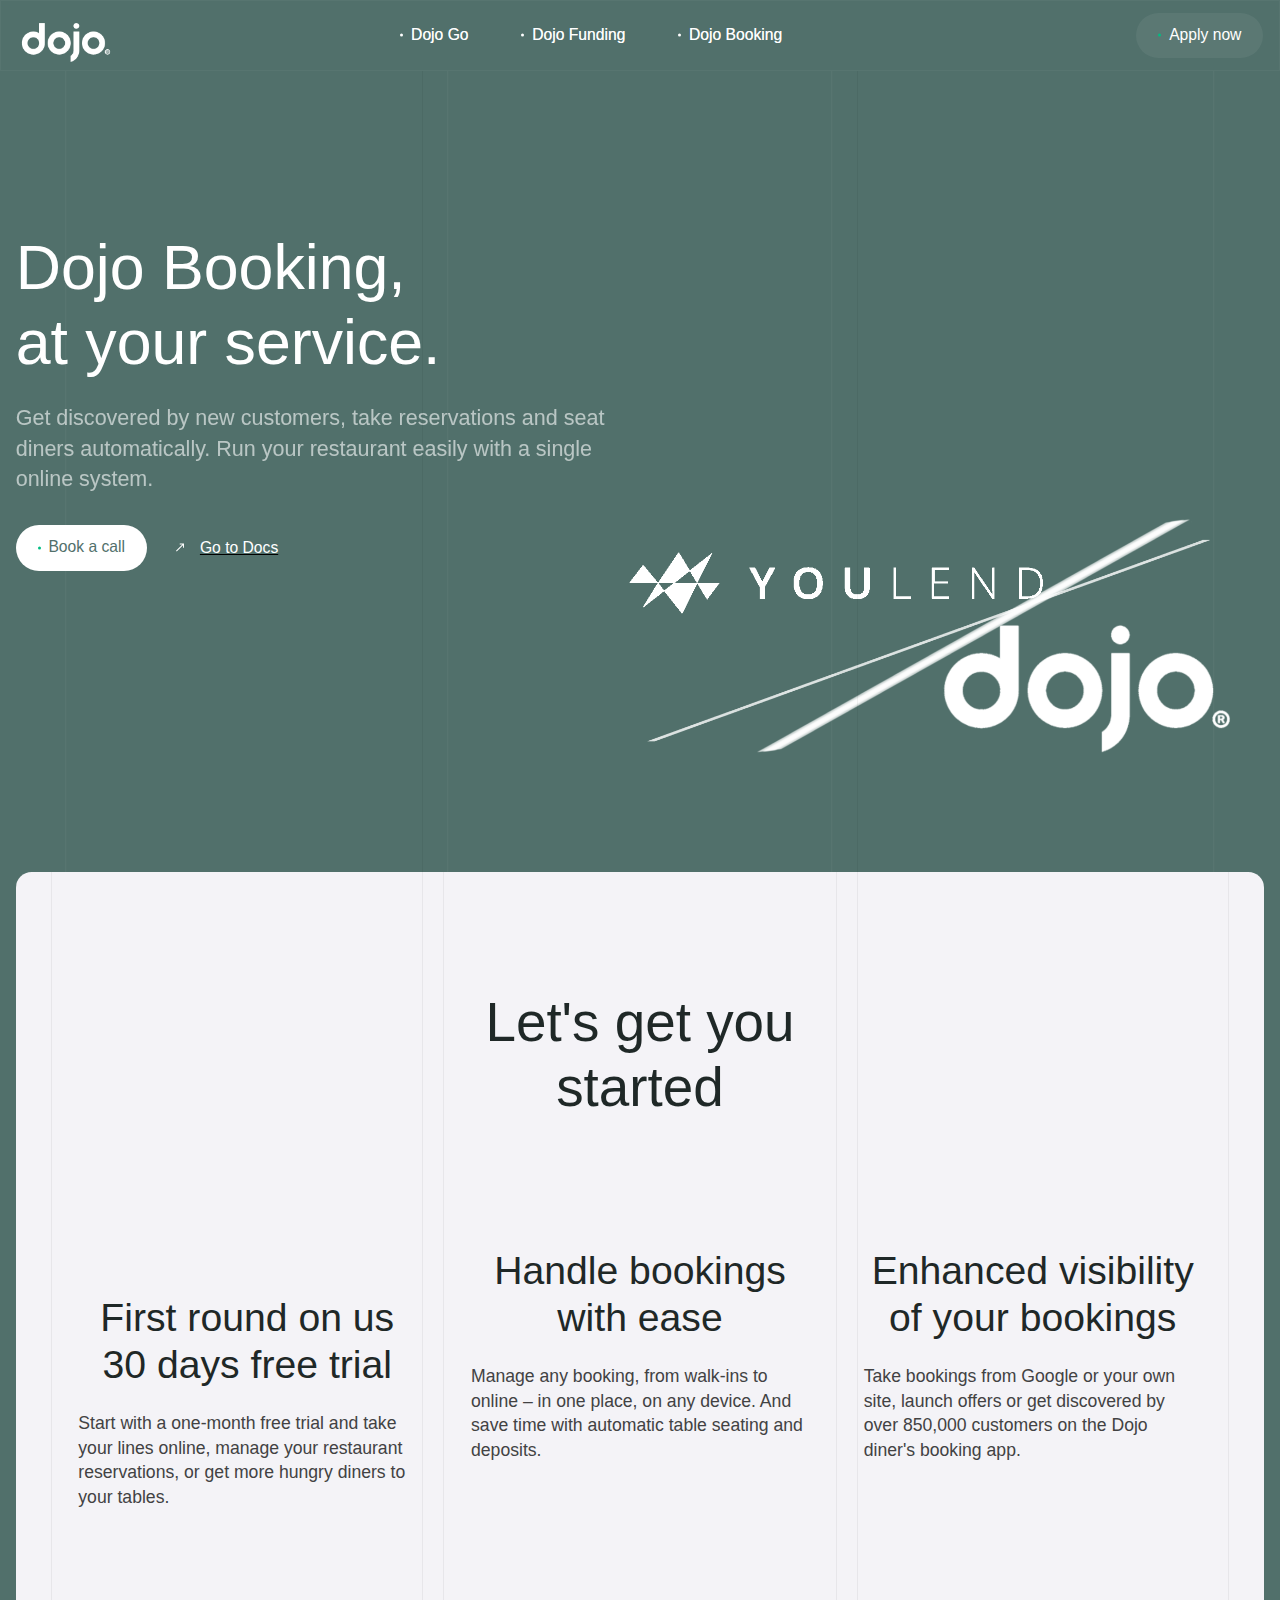
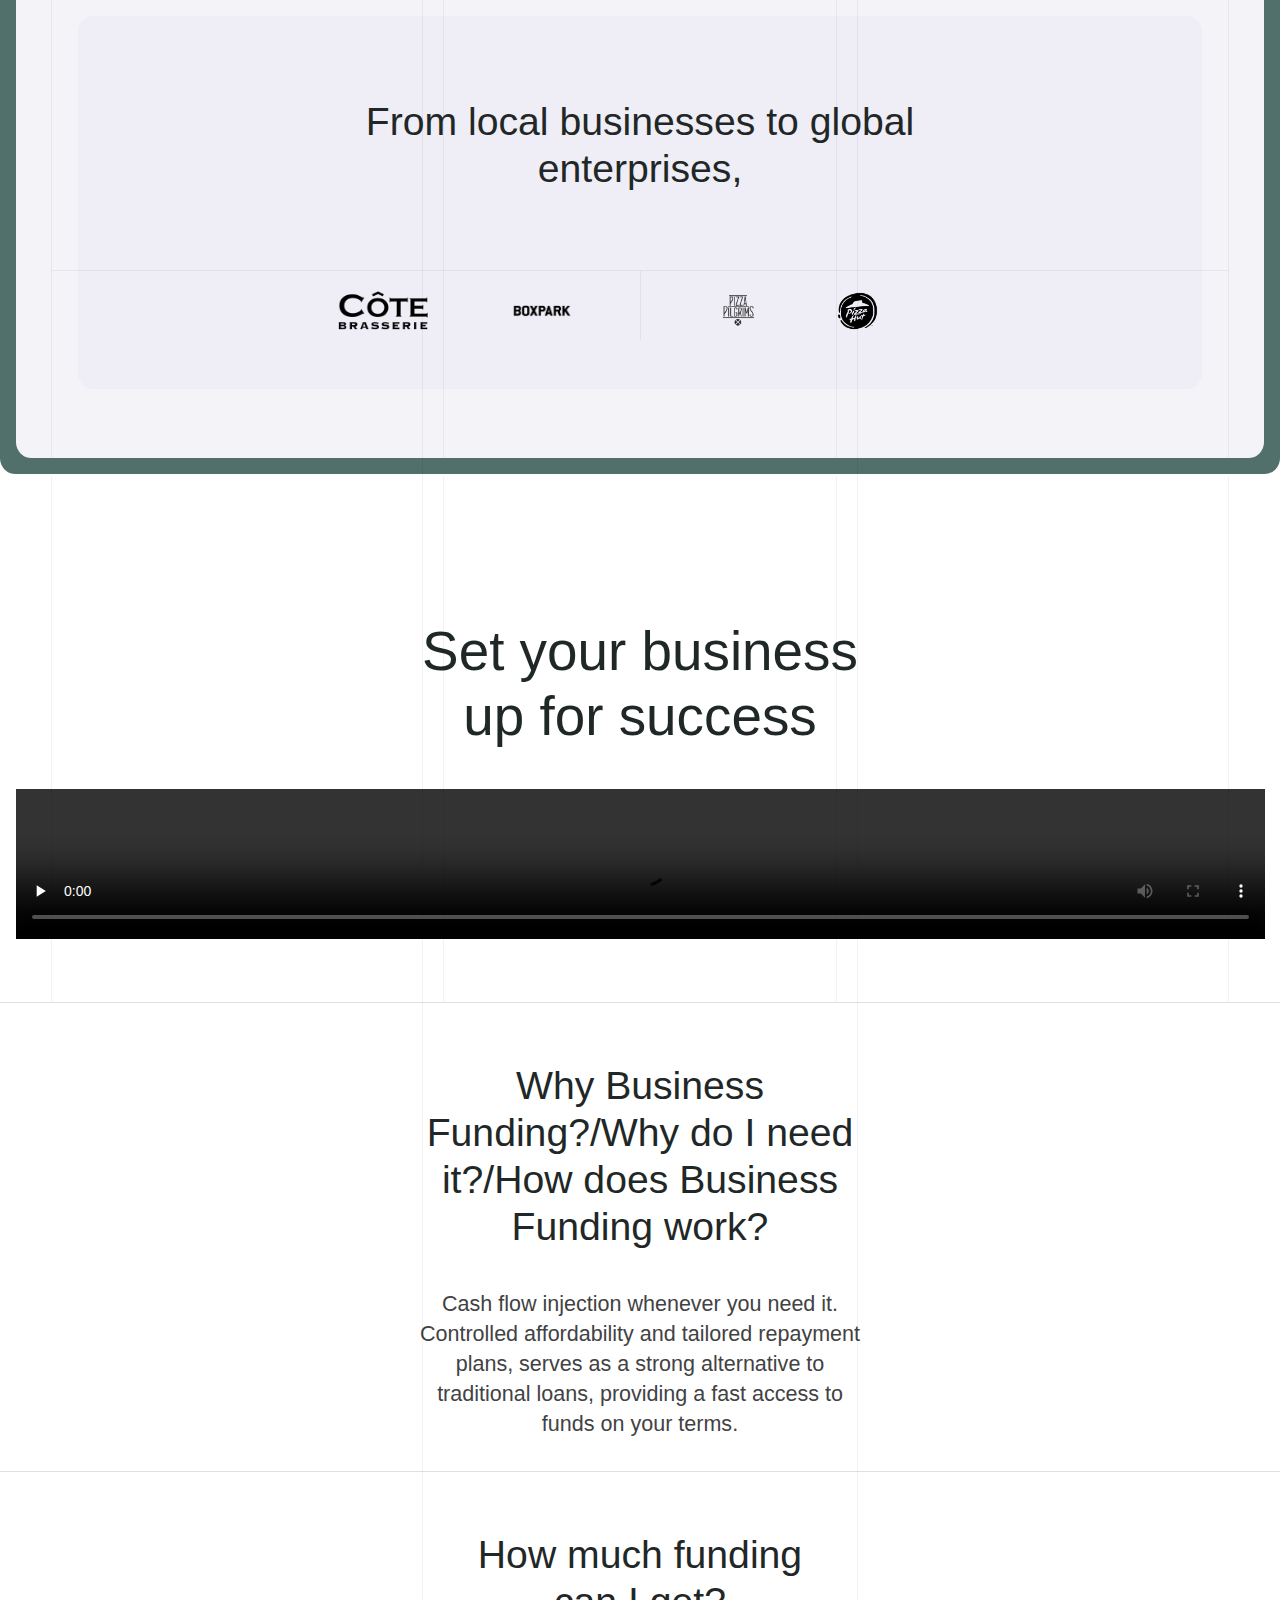
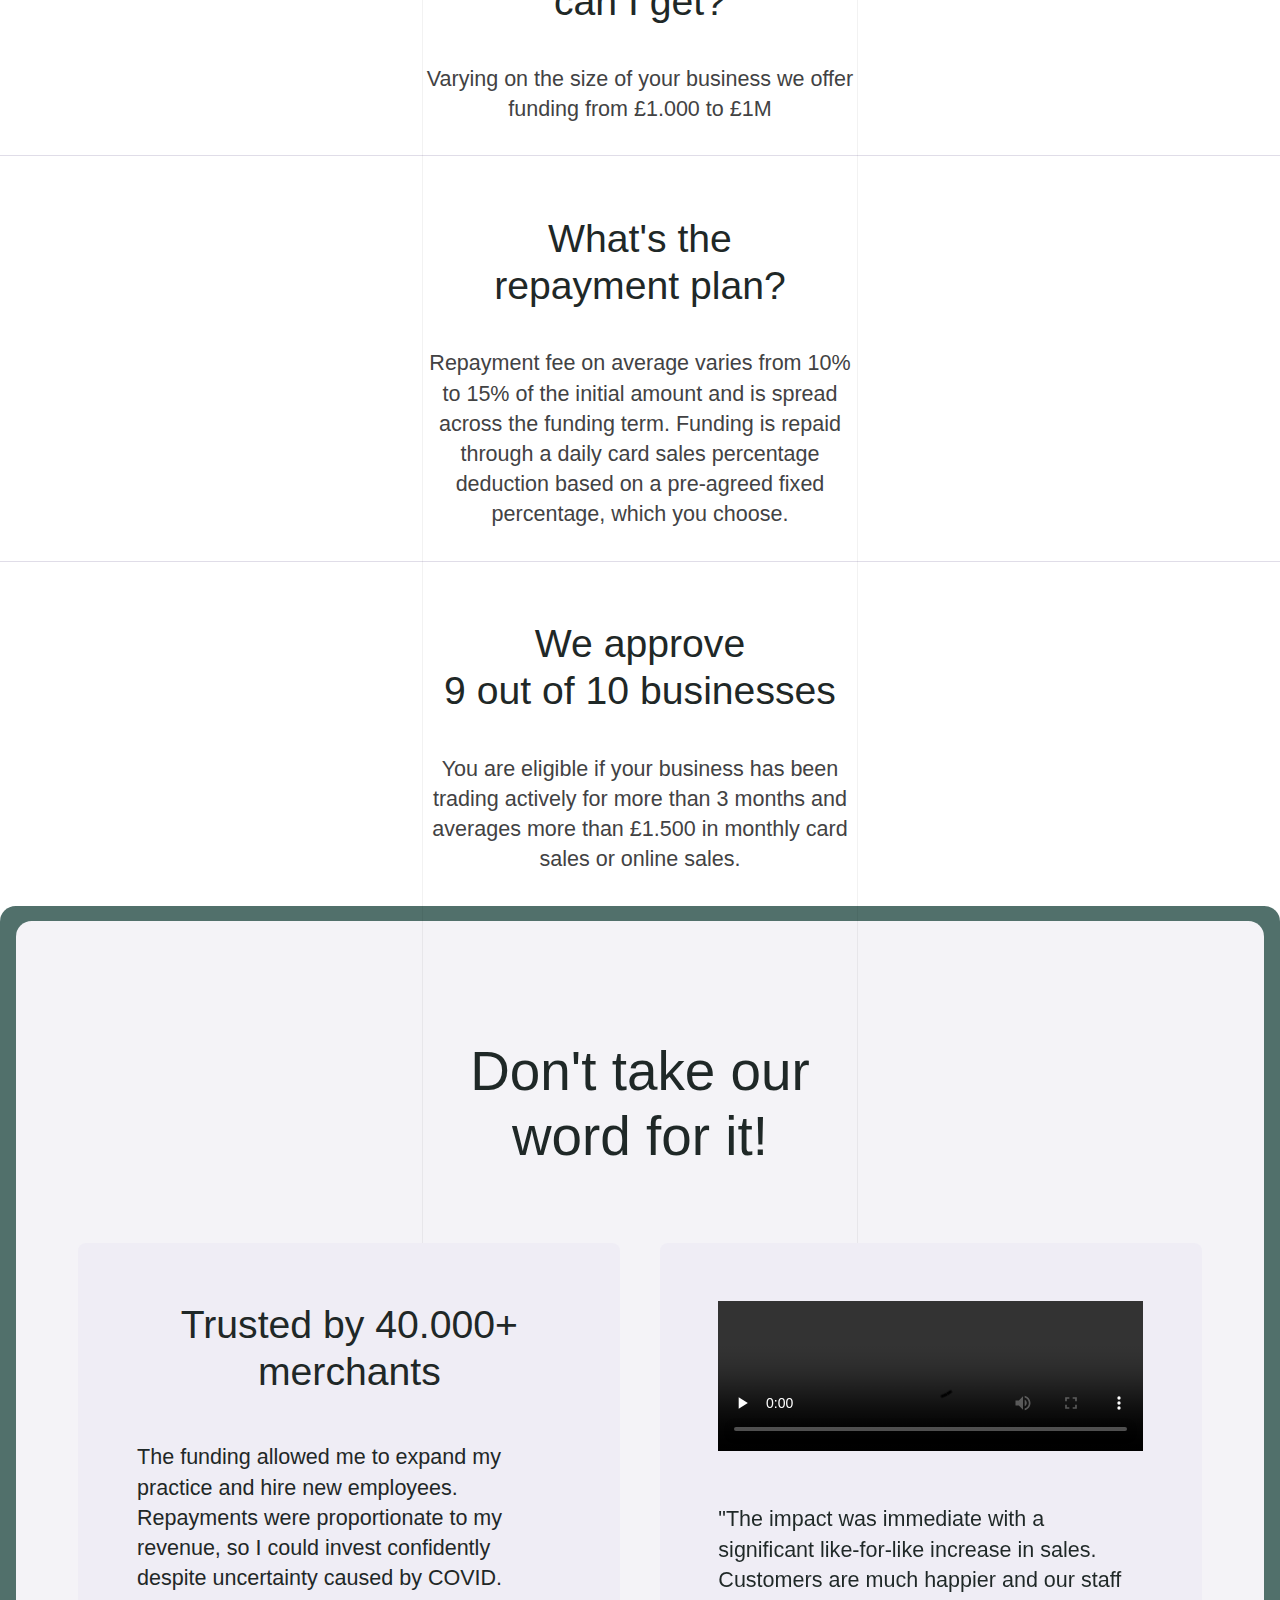
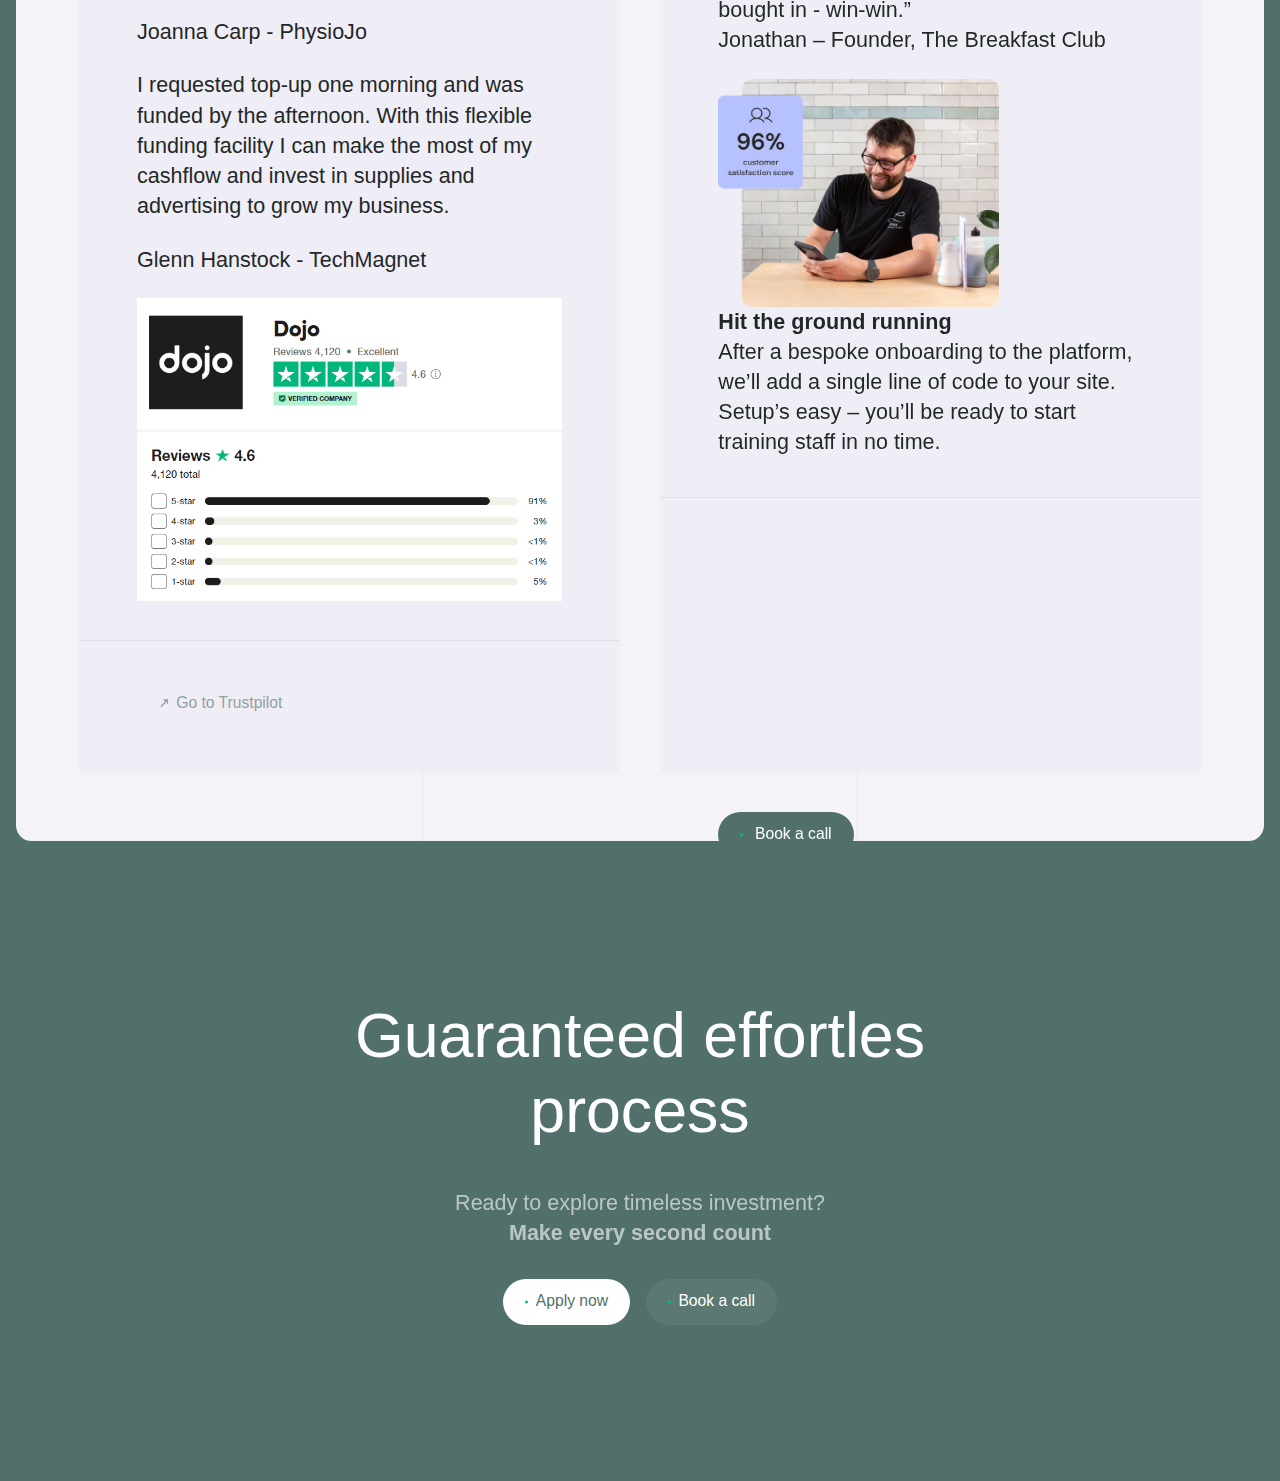
==== booking.html @ 14562575 "commit init" ====
<!DOCTYPE html><html data-wf-domain="inforequest.github.io/design-DojoFunding/" lang="en"><head><meta charset="utf-8"/><title>Dojo Info</title><meta content="width=device-width, initial-scale=1" name="viewport"/></script><link href="styles.css" rel="stylesheet" type="text/css"/><script type="text/javascript">!function(o,c){var n=c.documentElement,t=" w-mod-";n.className+=t+"js",("ontouchstart"in o||o.DocumentTouch&&c instanceof DocumentTouch)&&(n.className+=t+"touch")}(window,document);</script><link href="assets/favicon.png" rel="shortcut icon" type="image/x-icon"/>/><script defer data-domain="dojo-info.tech" src="scripts.js"></script>


    <!-- Keep this css code to improve the font quality-->
    <style>
      * {
      -webkit-font-smoothing: antialiased;
      -moz-osx-font-smoothing: grayscale;
      -o-font-smoothing: antialiased;
    }
    </style>
    
    <script
        data-id-scroll
        data-autoinit="true"
        data-duration="1"
        data-orientation="vertical"
        data-smoothWheel="true"
        data-smoothTouch="false"
        data-touchMultiplier="1.15"
        data-easing="(t) => (t === 1 ? 1 : 1 - Math.pow(2, -10 * t))"
        data-useOverscroll="true"
        data-useControls="true"
        data-useAnchor="true"
        data-useRaf="true"
        data-infinite="false"
        defer
        src="script.txt">
    </script></head><body><div class="page-wrapper"><div class="global-styles w-embed"><style>
    
      html { font-size: calc(0.625rem + 0.41666666666666663vw); }
      @media screen and (max-width:1920px) { html { font-size: calc(0.625rem + 0.41666666666666674vw); } }
      @media screen and (max-width:1440px) { html { font-size: calc(0.8126951092611863rem + 0.20811654526534862vw); } }
      @media screen and (max-width:479px) { html { font-size: calc(0.7494769874476988rem + 0.8368200836820083vw); } }
    
    
    /* Set color style to inherit */
    .inherit-color * {
        color: inherit;
    }
    
    /* Focus state style for keyboard navigation for the focusable elements */
    *[tabindex]:focus-visible,
      input[type="file"]:focus-visible {
       outline: 0.125rem solid #4d65ff;
       outline-offset: 0.125rem;
    }
    
    /* Get rid of top margin on first element in any rich text element */
    .w-richtext > :not(div):first-child, .w-richtext > div:first-child > :first-child {
      margin-top: 0 !important;
    }
    
    /* Get rid of bottom margin on last element in any rich text element */
    .w-richtext>:last-child, .w-richtext ol li:last-child, .w-richtext ul li:last-child {
        margin-bottom: 0 !important;
    }
    
    /* Prevent all click and hover interaction with an element */
    .pointer-events-off {
        pointer-events: none;
    }
    
    /* Enables all click and hover interaction with an element */
    .pointer-events-on {
      pointer-events: auto;
    }
    
    /* Create a class of .div-square which maintains a 1:1 dimension of a div */
    .div-square::after {
        content: "";
        display: block;
        padding-bottom: 100%;
    }
    
    /* Make sure containers never lose their center alignment */
    .container-medium,.container-small, .container-large {
        margin-right: auto !important;
      margin-left: auto !important;
    }
    
    /* 
    Make the following elements inherit typography styles from the parent and not have hardcoded values. 
    Important: You will not be able to style for example "All Links" in Designer with this CSS applied.
    Uncomment this CSS to use it in the project. Leave this message for future hand-off.
    */
    /*
    a,
    .w-input,
    .w-select,
    .w-tab-link,
    .w-nav-link,
    .w-dropdown-btn,
    .w-dropdown-toggle,
    .w-dropdown-link {
      color: inherit;
      text-decoration: inherit;
      font-size: inherit;
    }
    */
    
    /* Apply "..." after 3 lines of text */
    .text-style-3lines {
        display: -webkit-box;
        overflow: hidden;
        -webkit-line-clamp: 3;
        -webkit-box-orient: vertical;
    }
    
    /* Apply "..." after 2 lines of text */
    .text-style-2lines {
        display: -webkit-box;
        overflow: hidden;
        -webkit-line-clamp: 2;
        -webkit-box-orient: vertical;
    }
    
    /* Adds inline flex display */
    .display-inlineflex {
      display: inline-flex;
    }
    
    /* These classes are never overwritten */
    .hide {
      display: none !important;
    }
    
    @media screen and (max-width: 991px) {
        .hide, .hide-tablet {
            display: none !important;
        }
    }
      @media screen and (max-width: 767px) {
        .hide-mobile-landscape{
          display: none !important;
        }
    }
      @media screen and (max-width: 479px) {
        .hide-mobile{
          display: none !important;
        }
    }
     
    .margin-0 {
      margin: 0rem !important;
    }
      
    .padding-0 {
      padding: 0rem !important;
    }
    
    .spacing-clean {
    padding: 0rem !important;
    margin: 0rem !important;
    }
    
    .margin-top {
      margin-right: 0rem !important;
      margin-bottom: 0rem !important;
      margin-left: 0rem !important;
    }
    
    .padding-top {
      padding-right: 0rem !important;
      padding-bottom: 0rem !important;
      padding-left: 0rem !important;
    }
      
    .margin-right {
      margin-top: 0rem !important;
      margin-bottom: 0rem !important;
      margin-left: 0rem !important;
    }
    
    .padding-right {
      padding-top: 0rem !important;
      padding-bottom: 0rem !important;
      padding-left: 0rem !important;
    }
    
    .margin-bottom {
      margin-top: 0rem !important;
      margin-right: 0rem !important;
      margin-left: 0rem !important;
    }
    
    .padding-bottom {
      padding-top: 0rem !important;
      padding-right: 0rem !important;
      padding-left: 0rem !important;
    }
    
    .margin-left {
      margin-top: 0rem !important;
      margin-right: 0rem !important;
      margin-bottom: 0rem !important;
    }
      
    .padding-left {
      padding-top: 0rem !important;
      padding-right: 0rem !important;
      padding-bottom: 0rem !important;
    }
      
    .margin-horizontal {
      margin-top: 0rem !important;
      margin-bottom: 0rem !important;
    }
    
    .padding-horizontal {
      padding-top: 0rem !important;
      padding-bottom: 0rem !important;
    }
    
    .margin-vertical {
      margin-right: 0rem !important;
      margin-left: 0rem !important;
    }
      
    .padding-vertical {
      padding-right: 0rem !important;
      padding-left: 0rem !important;
    }
    
    /* Apply "..." at 100% width */
    .truncate-width { 
            width: 100%; 
        white-space: nowrap; 
        overflow: hidden; 
        text-overflow: ellipsis; 
    }
    /* Removes native scrollbar */
    .no-scrollbar {
        -ms-overflow-style: none;
        overflow: -moz-scrollbars-none; 
    }
    
    .no-scrollbar::-webkit-scrollbar {
        display: none;
    }
    
    .w--redirected-checked + input + span {
    color: white;
    }
    
    .radio-bg
    {   
        -webkit-appearance: none;
        -moz-appearance: none;
        appearance: none;
    }
    .radio-bg:checked {
    background: #00bd83;
    }
    
    
    .radio-bg:checked + .form_radio-text {
    color: white;
    }
    
    [color-mode="light"] {
    background-color: var(--light-hero-bg);
    }
    
    [color-mode="light"] .btn_main_texta {
    color: var(--base-color-brand--black);
    }
    
    [color-mode="light"] .btn_main_texta.text-color-white70 {
    color: var(--base-color-brand--black);
    opacity: 0.6;
    }
    
    [color-mode="light"] .btn_main_innera.is-secondary {
    background-color: var(--base-color-neutral--white);
    }
    
    [color-mode="light"] .btn_main_innera.hover.is-secondary {
    background-color: var(--base-color-brand--green1);
    }
    
    [color-mode="light"] .btn_main_innera.hover.is-secondary .btn_main_texta {
    color: white;
    }
    
     [color-mode="light"] .navbar_container {
    background-color: #ffffff00
    }
    
     [color-mode="light"] .dot-icon {
    color: rgb(0, 0, 0)
    }
    
    
      @media screen and (max-width: 991px) {
     [color-mode="light"] .navbar_container, [color-mode="light"] .navbar_menu, [color-mode="light"]  {
    background-color: var(--light-hero-bg)!important;
    }
    
    [color-mode="light"] .menu-icon_line-top, [color-mode="light"] .menu-icon_line-middle, [color-mode="light"] .menu-icon_line-bottom {
    background-color: black;
    }
    
    [color-mode="light"] .menu-icon {
    background-color: white;
    }
    
    }
    
    </style></div><div data-animation="default" class="navbar_component w-nav" data-easing2="ease" fs-scrolldisable-element="smart-nav" color-mode="dark" data-easing="ease" data-collapse="medium" data-w-id="80b02e9c-4625-dada-3aba-8eeb7d438c3e" role="banner" data-duration="400"><div class="navbar_container"><a href="index.html" aria-current="page" class="navbar_logo-link w-nav-brand w--current"><img src="assets/logo.png" loading="lazy" width="101" alt="" class="navbar_logo"/></a><div role="navigation" id="w-node-_80b02e9c-4625-dada-3aba-8eeb7d438c42-7d438c3e" class="navbar_menu is-page-height-tablet w-nav-menu"><a data-w-id="80b02e9c-4625-dada-3aba-8eeb7d438c43" href="/company" class="button-link w-inline-block"><div class="dot-icon w-embed"><svg xmlns="http://www.w3.org/2000/svg" width="3" height="4" viewBox="0 0 3 4" fill="none">
      <circle cx="1.5" cy="2" r="1.5" fill="currentColor"/>
    </svg></div><button data-w-id="80b02e9c-4625-dada-3aba-8eeb7d438c45" class="button-block"><div class="button-text"><div class="btn_main_texta is-navbar">Dojo Go</div></div><div class="button-text is-absolute"><div class="btn_main_texta text-color-white70 is-navbar">Dojo Go</div></div></button></a><div class="spacer-32 is-tablet"></div><a data-w-id="905f675e-7a00-aafd-95f4-f82c56431ad0" href="#" class="button-link w-inline-block"><div class="dot-icon w-embed"><svg xmlns="http://www.w3.org/2000/svg" width="3" height="4" viewBox="0 0 3 4" fill="none">
      <circle cx="1.5" cy="2" r="1.5" fill="currentColor"/>
    </svg></div><button data-w-id="905f675e-7a00-aafd-95f4-f82c56431ad2" class="button-block"><div class="button-text"><div class="btn_main_texta is-navbar">Dojo Funding</div></div><div class="button-text is-absolute"><div class="btn_main_texta text-color-white70 is-navbar">Dojo Funding</div></div></button></a><div class="spacer-32 is-tablet"></div><div data-w-id="80b02e9c-4625-dada-3aba-8eeb7d438c4d" href="#" class="button1-link"><div class="dot-icon padding-right-8 w-embed"><svg xmlns="http://www.w3.org/2000/svg" width="3" height="4" viewBox="0 0 3 4" fill="none">
      <circle cx="1.5" cy="2" r="1.5" fill="currentColor"/>
    </svg></div><a href="assets/Dojo Funding.pdf" target="_blank" class="link-docs w-inline-block"><button data-w-id="80b02e9c-4625-dada-3aba-8eeb7d438c4f" class="button-block"><div class="button-text"><div class="btn_main_texta is-navbar"></div></div><div class="button-text is-absolute"><div class="btn_main_texta text-color-white70 is-navbar"></div></div></button></a></div><div class="spacer-32 is-tablet"></div><a data-w-id="80b02e9c-4625-dada-3aba-8eeb7d438c57" href="#" class="button-link w-inline-block"><div class="dot-icon padding-right-8 w-embed"><svg xmlns="http://www.w3.org/2000/svg" width="3" height="4" viewBox="0 0 3 4" fill="none">
      <circle cx="1.5" cy="2" r="1.5" fill="currentColor"/>
    </svg></div><button data-w-id="80b02e9c-4625-dada-3aba-8eeb7d438c59" class="button-block"><div class="button-text"><div class="btn_main_texta is-navbar">Dojo Booking</div></div><div class="button-text is-absolute"><div class="btn_main_texta text-color-white70 is-navbar">Dojo Booking</div></div></button></a><div class="spacer-32 is-tablet"></div><a data-w-id="80b02e9c-4625-dada-3aba-8eeb7d438c61" href="#" class="button1-link w-inline-block"><div class="dot-icon padding-right-8 w-embed"><svg xmlns="http://www.w3.org/2000/svg" width="3" height="4" viewBox="0 0 3 4" fill="none">
      <circle cx="1.5" cy="2" r="1.5" fill="currentColor"/>
    </svg></div><button data-w-id="80b02e9c-4625-dada-3aba-8eeb7d438c63" class="button-block"><div class="button-text"><div class="btn_main_texta is-navbar"></div></div><div class="button-text is-absolute"><div class="btn_main_texta text-color-white70 is-navbar"></div></div></button></a><div class="spacer-40 is-tablet"></div><div class="button-group flex-vertical gap-17"><a data-button-style="solid" data-btn="wrap" id="w-node-_80b02e9c-4625-dada-3aba-8eeb7d438c6c-7d438c3e" href="#" class="btn_main_wrap is-navbar w-inline-block"><div class="btn_main_innera is-secondary is-navbar"><div class="dot-icon w-embed"><svg xmlns="http://www.w3.org/2000/svg" width="3" height="4" viewBox="0 0 3 4" fill="none">
      <circle cx="1.5" cy="2" r="1.5" fill="#00BD83"/>
    </svg></div><div class="btn_main_texta">Contact Us</div></div><div data-btn="clip" class="btn_main_innera hover is-secondary is-navbar-100"><div class="dot-icon w-embed"><svg xmlns="http://www.w3.org/2000/svg" width="3" height="4" viewBox="0 0 3 4" fill="none">
      <circle cx="1.5" cy="2" r="1.5" fill="white"/>
    </svg></div><div class="btn_main_texta">Contact US</div></div></a><a data-button-style="solid" data-btn="wrap" id="w-node-_80b02e9c-4625-dada-3aba-8eeb7d438c75-7d438c3e" href="#" class="btn_main_wrap is-tablet is-navbar w-inline-block"><div class="btn_main_innera is-navbar"><div class="dot-icon w-embed"><svg xmlns="http://www.w3.org/2000/svg" width="3" height="4" viewBox="0 0 3 4" fill="none">
      <circle cx="1.5" cy="2" r="1.5" fill="#00BD83"/>
    </svg></div><div class="btn_main_texta is-primary">Book a call</div></div><div data-btn="clip" class="btn_main_innera hover is-navbar"><div class="dot-icon w-embed"><svg xmlns="http://www.w3.org/2000/svg" width="3" height="4" viewBox="0 0 3 4" fill="none">
      <circle cx="1.5" cy="2" r="1.5" fill="white"/>
    </svg></div><div class="btn_main_texta is-primary text-color-white">Book a call</div></div></a></div></div><div id="w-node-_80b02e9c-4625-dada-3aba-8eeb7d438c7e-7d438c3e" class="navbar_button-wrapper gap-12"><a data-button-style="solid" data-btn="wrap" id="w-node-e7118f09-d73a-7c29-77f8-1ad4deb387a4-7d438c3e" href="contact.html" class="btn_main_wrap hide w-inline-block"><div class="btn_main_innera"><div class="dot-icon w-embed"><svg xmlns="http://www.w3.org/2000/svg" width="3" height="4" viewBox="0 0 3 4" fill="none">
      <circle cx="1.5" cy="2" r="1.5" fill="#00BD83"/>
    </svg></div><div class="btn_main_texta is-primary">Log In</div></div><div data-btn="clip" class="btn_main_innera hover"><div class="dot-icon w-embed"><svg xmlns="http://www.w3.org/2000/svg" width="3" height="4" viewBox="0 0 3 4" fill="none">
      <circle cx="1.5" cy="2" r="1.5" fill="white"/>
    </svg></div><div class="btn_main_texta is-primary text-color-white">Log In</div></div></a><a data-button-style="solid" data-btn="wrap" id="w-node-_80b02e9c-4625-dada-3aba-8eeb7d438c7f-7d438c3e" href="signup.html" class="btn_main_wrap hidden-tablet w-inline-block"><div class="btn_main_innera is-secondary"><div class="dot-icon w-embed"><svg xmlns="http://www.w3.org/2000/svg" width="3" height="4" viewBox="0 0 3 4" fill="none">
      <circle cx="1.5" cy="2" r="1.5" fill="#00BD83"/>
    </svg></div><div class="btn_main_texta">Apply now</div></div><div data-btn="clip" class="btn_main_innera hover is-secondary"><div class="dot-icon w-embed"><svg xmlns="http://www.w3.org/2000/svg" width="3" height="4" viewBox="0 0 3 4" fill="none">
      <circle cx="1.5" cy="2" r="1.5" fill="white"/>
    </svg></div><div class="btn_main_texta">Apply now</div></div></a><div data-w-id="80b02e9c-4625-dada-3aba-8eeb7d438c88" class="navbar_menu-button w-nav-button"><div class="menu-icon"><div class="menu-icon_line-top"></div><div class="menu-icon_line-middle"><div class="menu-icon_line-middle-inner"></div></div><div class="menu-icon_line-bottom"></div></div></div></div></div></div><main class="main-wrapper"><header class="section_home-hero"><div class="padding-global"><div class="container-1280 z-index-9999"><div class="hero_header-wrapper"><div class="header_content"><div class="hero-tag hide"><div class="icon-embed-arrow w-embed"><svg xmlns="http://www.w3.org/2000/svg" width="100%" height="100%" viewBox="0 0 9 9" fill="none" preserveAspectRatio="xMidYMid meet" aria-hidden="true" role="img">
    <path d="M7.9375 0.21875L8.6875 0.96875L1.45312 8.21875L0.6875 7.46875L7.9375 0.21875ZM8.90625 0V4.375H7.9375V0.953125H4.51562V0H8.90625Z" fill="currentColor"/>
    </svg></div><div class="btn_main_texta mobile-wrap mobile-size-12">Dojo Booking,<br/> at your service.</div></div><h1 class="heading-style-h1 text-color-white">Dojo Booking,<br/> at your service.</h1><div class="spacer-24"></div><p class="text-subheading is-white opacity60">Get discovered by new customers, take reservations and seat diners automatically. Run your restaurant easily with a single online system.</p><div class="spacer-32"></div><div class="button-group"><a data-button-style="solid" data-btn="wrap" id="w-node-_7193280e-9eb2-7894-56cb-96474cb4eef9-06c321c7" href="contact.html" class="btn_main_wrap w-inline-block"><div class="btn_main_innera"><div class="dot-icon w-embed"><svg xmlns="http://www.w3.org/2000/svg" width="3" height="4" viewBox="0 0 3 4" fill="none">
      <circle cx="1.5" cy="2" r="1.5" fill="#00BD83"/>
    </svg></div><div class="btn_main_texta is-primary">Book a call</div></div><div data-btn="clip" class="btn_main_innera hover"><div class="dot-icon w-embed"><svg xmlns="http://www.w3.org/2000/svg" width="3" height="4" viewBox="0 0 3 4" fill="none">
      <circle cx="1.5" cy="2" r="1.5" fill="white"/>
    </svg></div><div class="btn_main_texta is-primary text-color-white">Book a call</div></div></a><a href="#" class="w-inline-block"><button data-w-id="dca47da9-afe6-780c-eb04-8fd2d0770f9a" class="button-link-arrow"><div class="button-icon-wrap-secondary"><div style="-webkit-transform:translate3d(0px, 0px, 0) scale3d(1, 1, 1) rotateX(0) rotateY(0) rotateZ(0) skew(0, 0);-moz-transform:translate3d(0px, 0px, 0) scale3d(1, 1, 1) rotateX(0) rotateY(0) rotateZ(0) skew(0, 0);-ms-transform:translate3d(0px, 0px, 0) scale3d(1, 1, 1) rotateX(0) rotateY(0) rotateZ(0) skew(0, 0);transform:translate3d(0px, 0px, 0) scale3d(1, 1, 1) rotateX(0) rotateY(0) rotateZ(0) skew(0, 0)" class="button-text-icon w-embed"><svg xmlns="http://www.w3.org/2000/svg" width="8" height="9" viewBox="0 0 8 9" fill="none">
      <path d="M7.05703 0.712928L7.78707 1.44297L0.745247 8.5L0 7.76996L7.05703 0.712928ZM8 0.5V4.75856H7.05703V1.42776H3.72624V0.5H8Z" fill="white"/>
    </svg></div><div style="-webkit-transform:translate3d(-15px, 10px, 0) scale3d(1, 1, 1) rotateX(0) rotateY(0) rotateZ(0) skew(0, 0);-moz-transform:translate3d(-15px, 10px, 0) scale3d(1, 1, 1) rotateX(0) rotateY(0) rotateZ(0) skew(0, 0);-ms-transform:translate3d(-15px, 10px, 0) scale3d(1, 1, 1) rotateX(0) rotateY(0) rotateZ(0) skew(0, 0);transform:translate3d(-15px, 10px, 0) scale3d(1, 1, 1) rotateX(0) rotateY(0) rotateZ(0) skew(0, 0)" class="button-text-icon is-absolute w-embed"><svg xmlns="http://www.w3.org/2000/svg" width="8" height="9" viewBox="0 0 8 9" fill="none">
      <path d="M7.05703 0.712928L7.78707 1.44297L0.745247 8.5L0 7.76996L7.05703 0.712928ZM8 0.5V4.75856H7.05703V1.42776H3.72624V0.5H8Z" fill="white"/>
    </svg></div></div><div class="btn_main_texta">Go to Docs</div></button></a></div></div><div class="header_3d-wrapper is-dark-bg"><img src="assets/parnership.png" alt="partnership" class="partnership"></div></div></div></div><div class="container-1278 is-absolute"><div class="w-layout-grid _3-col_grid-base is-absolute"><div id="w-node-_04acdb9b-046e-0e5f-3de1-47ea53f85f78-53f85f76" class="is-grid-lines is-top is-white"></div><div id="w-node-_04acdb9b-046e-0e5f-3de1-47ea53f85f79-53f85f76" class="is-grid-lines is-right is-top is-white"></div></div></div></div></header><section class="section_home-evals"><div class="padding-global is-no-padding-mobile"><div class="gray1-shape_wrapper"><div class="container-1278"><div class="padding-vertical padding-custom1"><div class="center-text_wrapper"><div class="max-width-400"><h2>Let's get you started</h2></div></div><div class="spacer-100 spacer-60-mobile"></div><div class="w-layout-grid _3-col_grid-base is-absolute"><div id="w-node-_35f5a1cd-3122-a15f-1408-f9f01a59e4cd-06c321c7" class="is-grid-lines is-top"></div><div id="w-node-fb95fa73-6383-e80d-5837-4a6474f2c091-06c321c7" class="is-grid-lines is-right is-top"></div></div><div class="w-layout-grid _3-col_grid-base"><div id="w-node-_5a567b29-73a0-761b-340d-3dbb359ab793-06c321c7" class="_3-col_item"><div class="dot-number-wrapper"><div class="dot-embed w-embed"><svg xmlns="http://www.w3.org/2000/svg" width="3" height="3" viewBox="0 0 3 3" fill="none">
      <circle cx="1.5" cy="1.5" r="1.5" fill="#00BD83"/>
    </svg></div><div class="text-body1 is-green">01</div></div><div class="spacer-60"></div><h3><br/>First round on us<br/>30 days free trial</h3><div class="spacer-24 mobile-16"></div><p class="text-body1 text-color-gray-dark2">Start with a one-month free trial and take your lines online, manage your restaurant reservations, or get more hungry diners to your tables.</p><div class="blob-evals w-embed"><video class="eval-video" id="videoHubspot" muted="muted" autoplay="autoplay" playsinline preload="auto" loop class="work-project_video" data-custom-attribute="video" width="100%" height="100%">
      <source src="#"> 
    </video>
    
    <img id="accuracy-video-mobile" width="100%" height="100%" display="none" autoplay="autoplay" preload="metadata" playsinline muted="on" class="is-mobile-only" loop="loop" src="#" alt="Decorative video with abstract shapes"></div></div><div id="w-node-_5a567b29-73a0-761b-340d-3dbb359ab7a1-06c321c7" class="_3-col_item"><div class="dot-number-wrapper"><div class="dot-embed w-embed"><svg xmlns="http://www.w3.org/2000/svg" width="3" height="3" viewBox="0 0 3 3" fill="none">
      <circle cx="1.5" cy="1.5" r="1.5" fill="#00BD83"/>
    </svg></div><div class="text-body1 is-green">02</div></div><div class="spacer-60"></div><h3 class="z-index3">Handle bookings<br/>with ease</h3><div class="spacer-24"></div><p class="text-body1 text-color-gray-dark2">Manage any booking, from walk-ins to online – in one place, on any device. And save time with automatic table seating and deposits.</p><div class="blob-evals w-embed"><video class="eval-video" id="videoHubspot" muted="muted" autoplay="autoplay" playsinline preload="auto" loop class="work-project_video" data-custom-attribute="video" width="100%" height="100%">
      <source src="#" type="video/mp4"> 
      
    </video>
    
    <img id="accuracy-video-mobile" width="100%" height="100%" display="none" autoplay="autoplay" preload="metadata" playsinline muted="on" class="is-mobile-only" loop="loop" src="#" alt="Decorative video with abstract shapes"></div></div><div id="w-node-_5a567b29-73a0-761b-340d-3dbb359ab7af-06c321c7" class="_3-col_item"><div class="dot-number-wrapper"><div class="dot-embed w-embed"><svg xmlns="http://www.w3.org/2000/svg" width="3" height="3" viewBox="0 0 3 3" fill="none">
      <circle cx="1.5" cy="1.5" r="1.5" fill="#00BD83"/>
    </svg></div><div class="text-body1 is-green">03</div></div><div class="spacer-60"></div><h3 class="z-index3">Enhanced visibility<br/>of your bookings</h3><div class="spacer-24"></div><p class="text-body1 text-color-gray-dark2">Take bookings from Google or your own site, launch offers or get discovered by over 850,000 customers on the Dojo diner's booking app.</p><div class="blob-evals w-embed"><video class="eval-video" muted="muted" autoplay="autoplay" playsinline preload="auto" loop class="work-project_video" data-custom-attribute="video" width="100%" height="100%">
      <source src="#" type="video/mp4"> 
    </video>
    
    <img id="accuracy-video-mobile" width="100%" height="100%" display="none"  autoplay="autoplay" preload="metadata" playsinline muted="on" class="is-mobile-only" loop="loop" src="#" alt="Decorative video with abstract shapes"></div></div><div id="w-node-_5a567b29-73a0-761b-340d-3dbb359ab7bd-06c321c7" class="is-grid-lines"></div><div id="w-node-_5a567b29-73a0-761b-340d-3dbb359ab7be-06c321c7" class="is-grid-lines is-right"></div></div><div class="spacer-164 spacer-60-mobile"></div><div class="evals-bottom_wrapper"><div class="center-text_wrapper"><div class="max-width-700"><h3 class="is-title-padding">From local businesses to global enterprises, </h3></div></div><div class="spacer-80"></div><div class="w-layout-grid _3-col_grid-base is-logos"><img src="assets/logo4.png" loading="lazy" width="Auto" height="Auto" alt="" id="w-node-_62c4473e-62c2-27fc-fc75-6bb85a5173d3-06c321c7" class="evals-logos_logo-wrapper is-right"/><img src="assets/logo2.png" loading="lazy" width="Auto" height="Auto" alt="" id="w-node-a7733527-e023-28cb-783c-ff8ebe6f0546-06c321c7" class="evals-logos_logo-wrapper"/><img src="assets/logo3.png" loading="lazy" width="Auto" height="Auto" alt="" id="w-node-_21f0a8ed-c65a-6791-9b2d-5b90a157743c-06c321c7" class="evals-logos_logo-wrapper"/><img src="assets/logo1.png" loading="lazy" width="Auto" height="40" alt="" id="w-node-_89d04cc6-fdba-7dd0-4874-b6dd1425a821-06c321c7" class="evals-logos_logo-wrappermobile"/><div id="w-node-_19a6738e-a3f6-e138-9a71-085cdc664a7d-06c321c7" class="grid-line-middle"></div><div id="w-node-_77367abf-5151-44e8-ec0f-89073ddab1e4-06c321c7" class="divider-grid is-mobile"></div></div></div></div></div></div></div></section><section class="section_home-accuarcy"><div class="padding-global"><div class="container-1280"><div class="center-text_wrapper is-gap-40"><h2 class="max-width-500">Set your business up for success</h2><video class="testimony-up" width="100%" height="auto" controls preload="metadata"><source src="assets/dojovid.mp4#t=1.500" type="video/mp4"> Your browser does not support the video.</video></div><div class="spacer-160"></div></div><div class="container-1278 is-padding"><div class="w-layout-grid _3-col_grid-base is-absolute"><div id="w-node-_300dcd69-4c78-9197-75c8-98b189e09d55-06c321c7" class="is-grid-lines is-top"></div><div id="w-node-_300dcd69-4c78-9197-75c8-98b189e09d56-06c321c7" class="is-grid-lines is-right is-top"></div></div></div></div><div class="accuarcy-cards_layout"><div data-w-id="141737b3-8daf-9844-52b5-e1576b7f4ae0" class="accuracy-card_item"><div class="accuarcy-card-content_wrapper"><div id="w-node-_141737b3-8daf-9844-52b5-e1576b7f4ae1-06c321c7" class="max-width-454"><div class="dot-number-wrapper"><div class="dot-embed w-embed"><svg xmlns="http://www.w3.org/2000/svg" width="3" height="3" viewBox="0 0 3 3" fill="none">
      <circle cx="1.5" cy="1.5" r="1.5" fill="#00BD83"/>
    </svg></div><div class="text-body1 is-green">01</div></div><div class="spacer-60"></div><h3>Why Business<br/>Funding?/Why do I need it?/How does Business Funding work?</h3><div class="spacer-40"></div><p class="text-subheading text-color-dark-gray2">Cash flow injection whenever you need it. Controlled affordability and tailored repayment plans, serves as a strong alternative to traditional loans, providing a fast access to funds on your terms.</p></div><div class="accuarcy-card-video_wrapper"><div class="accuarcy-video_embed w-embed"><video class="cards-video"id="accuarcy-video" muted="muted" autoplay="autoplay" playsinline preload="auto" loop data-custom-attribute="video" width="100%" height="100%">
      <source src="#" type="video/webm">   
    </video>
    
    <img id="accuracy-video-mobile" width="100%" height="100%" display="none" autoplay="autoplay" preload="metadata" playsinline muted="on" class="is-mobile-only" loop="loop" src="#" alt="Decorative video with abstract shapes"></div></div></div></div><div data-w-id="01c576ee-e9b3-1630-d3d3-b1973391b139" class="accuracy-card_item"><div class="accuarcy-card-content_wrapper"><div class="max-width-454"><div class="dot-number-wrapper"><div class="dot-embed w-embed"><svg xmlns="http://www.w3.org/2000/svg" width="3" height="3" viewBox="0 0 3 3" fill="none">
      <circle cx="1.5" cy="1.5" r="1.5" fill="#00BD83"/>
    </svg></div><div class="text-body1 is-green">02</div></div><div class="spacer-60"></div><h3>How much funding<br/>can I get?</h3><div class="spacer-40"></div><p class="text-subheading text-color-dark-gray2">Varying on the size of your business we offer funding from £1.000 to £1M </p></div><div class="accuarcy-card-video_wrapper"><div class="accuarcy-video_embed w-embed"><video class="cards-video" id="accuarcy-video" muted="muted" autoplay="autoplay" playsinline preload="auto" loop data-custom-attribute="video" width="100%" height="100%">
      <source src="#" type="video/webm">   
    </video>
    
    
    <img id="accuracy-video-mobile" width="100%" height="100%" display="none" autoplay="autoplay" preload="metadata" playsinline muted="on" class="is-mobile-only" loop="loop" src="#" alt="Decorative video with abstract shapes"></div></div></div></div><div data-w-id="f5f31aa4-7ccc-8214-2f61-cb688c28bd46" class="accuracy-card_item"><div class="accuarcy-card-content_wrapper"><div class="max-width-454"><div class="dot-number-wrapper"><div class="dot-embed w-embed"><svg xmlns="http://www.w3.org/2000/svg" width="3" height="3" viewBox="0 0 3 3" fill="none">
      <circle cx="1.5" cy="1.5" r="1.5" fill="#00BD83"/>
    </svg></div><div class="text-body1 is-green">03</div></div><div class="spacer-60"></div><h3>What's the<br/>repayment plan?</h3><div class="spacer-40"></div><p class="text-subheading text-color-dark-gray2">Repayment fee on average varies from 10% to 15% of the initial amount and is spread across the funding term. Funding is repaid through a daily card sales percentage deduction based on a pre-agreed fixed percentage, which you choose.</p></div><div class="accuarcy-card-video_wrapper"><div class="accuarcy-video_embed w-embed"><video class="cards-video" id="accuarcy-video" muted="muted" autoplay="autoplay" playsinline preload="auto" loop data-custom-attribute="video" width="100%" height="100%">
      <source src="#" type="video/webm">   
    </video>
    
    <img id="accuracy-video-mobile" width="100%" height="100%" display="none" autoplay="autoplay" preload="metadata" playsinline muted="on" class="is-mobile-only" loop="loop" src="#" alt="Decorative video with abstract shapes"></div></div></div></div><div data-w-id="0317408e-8f18-70de-2dc5-25a786886c26" class="accuracy-card_item"><div class="accuarcy-card-content_wrapper"><div class="max-width-454"><div class="dot-number-wrapper"><div class="dot-embed w-embed"><svg xmlns="http://www.w3.org/2000/svg" width="3" height="3" viewBox="0 0 3 3" fill="none">
      <circle cx="1.5" cy="1.5" r="1.5" fill="#00BD83"/>
    </svg></div><div class="text-body1 is-green">04</div></div><div class="spacer-60"></div><h3>We approve<br/>9 out of 10 businesses</h3><div class="spacer-40"></div><p class="text-subheading text-color-dark-gray2">You are eligible if your business has been trading actively for more than 3 months and averages more than £1.500 in monthly card sales or online sales.</p></div><div class="accuarcy-card-video_wrapper"><div class="accuarcy-video_embed w-embed"><video class="cards-video" id="accuarcy-video" muted="muted" autoplay="autoplay" playsinline preload="auto" loop data-custom-attribute="video" width="100%" height="100%">
      <source src="#" type="video/webm">   
    </video>
    
    <img id="accuracy-video-mobile" width="100%" height="100%" display="none" autoplay="autoplay" preload="metadata" playsinline muted="on" class="is-mobile-only" loop="loop" src="#" alt="Decorative video with abstract shapes"></div></div></div></div></div></section><section class="section_home-evals-2"><div class="padding-global is-no-padding-mobile"><div class="gray1-shape_wrapper"><div class="container-1278"><div class="padding-vertical padding-custom1"><div class="center-text_wrapper"><div class="max-width-400"><h2>Don't take our word for it!</h2></div></div><div class="spacer-60"></div><div class="image-evals-wrapper"><div class="evals-flow_image is-desktop" data-w-id="52ae5c5b-ce0a-4cd1-7ce9-6ce3f157f4bb" data-animation-type="lottie" data-src="assets/animation-stock.json" data-loop="1" data-direction="1" data-autoplay="1" data-is-ix2-target="0" data-renderer="svg" data-default-duration="12" data-duration="0"></div><div class="evals-flow_image is-mobile-only" data-w-id="f3f08b09-12c6-602e-2f3f-a801fc317b1f" data-animation-type="lottie" data-src="assets/animation-stock.json" data-loop="1" data-direction="1" data-autoplay="1" data-is-ix2-target="0" data-renderer="svg" data-default-duration="12" data-duration="0"></div></div><div class="spacer-142-120-mobile"></div><div class="evals-2col_wrapper"><div class="single_card-wrapper"><div class="single_card-content"><div class="single_card-content-top"><h3>Trusted by 40.000+ merchants</h3><div class="spacer-48"></div><div class="points-wrapper"><div class="point-text-wrapper"><div class="dot-number-wrapper"><div class="dot-embed w-embed"><svg xmlns="http://www.w3.org/2000/svg" width="3" height="3" viewBox="0 0 3 3" fill="none">
      <circle cx="1.5" cy="1.5" r="1.5" fill="#00BD83"/>
    </svg></div><div class="text-body1 is-green">02</div></div><p class="text-subheading">The funding allowed me to expand my practice and hire new employees. Repayments were proportionate to my revenue, so I could invest confidently despite uncertainty caused by COVID.</p></div><div class="point-text-wrapper"><div class="dot-number-wrapper"><div class="dot-embed w-embed"><svg xmlns="http://www.w3.org/2000/svg" width="3" height="3" viewBox="0 0 3 3" fill="none">
        <circle cx="1.5" cy="1.5" r="1.5" fill="#00BD83"/>
      </svg></div><div class="text-body1 is-green">02</div></div><p class="text-subheading">Joanna Carp - PhysioJo</p></div><div class="point-text-wrapper"><div class="dot-number-wrapper"><div class="dot-embed w-embed"><svg xmlns="http://www.w3.org/2000/svg" width="3" height="3" viewBox="0 0 3 3" fill="none">
        <circle cx="1.5" cy="1.5" r="1.5" fill="#00BD83"/>
      </svg></div><div class="text-body1 is-green">02</div></div><p class="text-subheading">I requested top-up one morning and was funded by the afternoon. With this flexible funding facility I can make the most of my cashflow and invest in supplies and advertising to grow my business.</p></div><div class="point-text-wrapper"><div class="dot-number-wrapper"><div class="dot-embed w-embed"><svg xmlns="http://www.w3.org/2000/svg" width="3" height="3" viewBox="0 0 3 3" fill="none">
          <circle cx="1.5" cy="1.5" r="1.5" fill="#00BD83"/>
      </svg></div><div class="text-body1 is-green">02</div></div><p class="text-subheading">Glenn Hanstock - TechMagnet</p></div><div class="point-text-wrapper"><div class="dot-number-wrapper"><div class="dot-embed w-embed"><svg xmlns="http://www.w3.org/2000/svg" width="3" height="3" viewBox="0 0 3 3" fill="none">
          <circle cx="1.5" cy="2" r="1.5" fill="#00BD83"/>
      </svg></div><div class="text-body1 is-green">03</div></div><a href="https://uk.trustpilot.com/review/dojo.tech" target="_blank"><img src="assets/trustpilot.png" alt="Trustpilot" class="trustpilot"> </a></div></div></div><div class="single_card-content-bottom"><div class="button-group"><a data-button-style="solid" data-btn="wrap" id="w-node-_84357237-5f48-cec8-938a-6db6257be753-06c321c78" href="contact.html" class="btn_main_wrap w-inline-blocknone"><div class="btn_main_innera is-darknone"><div class="dot-icon w-embed"><svg xmlns="http://www.w3.org/2000/svg" width="3" height="4" viewBox="0 0 3 4" fill="none">
          <circle cx="1.5" cy="2" r="1.5" fill="#00BD83"/>
      </svg></div><div id="w-node-_19a6738e-a3f6-e138-9a71-085cdc664a7d-06c321c7" class="grid-line-middle">
        <circle cx="1.5" cy="2" r="1.5" fill="white"/>
      </svg></div><div class="btn_main_texta is-primary text-color-white"></div></div></a><a href="https://uk.trustpilot.com/review/dojo.tech" class="link-docs w-inline-block"><button data-w-id="84357237-5f48-cec8-938a-6db6257be75c" class="button-block-secondary opacity-60"><div class="button-icon-wrap-secondary"><div class="button-text-icon text-color-black w-embed"><svg xmlns="http://www.w3.org/2000/svg" width="8" height="9" viewBox="0 0 8 9" fill="currentColor">
        <path d="M7.05703 0.712928L7.78707 1.44297L0.745247 8.5L0 7.76996L7.05703 0.712928ZM8 0.5V4.75856H7.05703V1.42776H3.72624V0.5H8Z" fill="currentColor"/>
      </svg></div><div class="button-text-icon is-absolute text-color-black w-embed"><svg xmlns="http://www.w3.org/2000/svg" width="8" height="9" viewBox="0 0 8 9" fill="currentColor">
        <path d="M7.05703 0.712928L7.78707 1.44297L0.745247 8.5L0 7.76996L7.05703 0.712928ZM8 0.5V4.75856H7.05703V1.42776H3.72624V0.5H8Z" fill="currentColor"/>
      </svg></div></div><div class="btn_main_texta text-color-black">Go to Trustpilot</div></button></a></div></div></div></div><div id="w-node-_6c17cafd-7f54-64b0-92e1-f02f6ae50f33-06c321c7" class="single_card-wrapper"><div class="single_card-content">
      <div class="single_card-content-top"> <video class="testimony-up" width="100%" height="auto" controls preload="metadata"><source src="assets/funding-libertie.mp4" type="video/mp4"> Your browser does not support the video.</video><div class="spacer-48"></div><div class="points-wrapper"><div class="point-text-wrapper"><div class="dot-number-wrapper"><div class="dot-embed w-embed"><svg xmlns="http://www.w3.org/2000/svg" width="3" height="3" viewBox="0 0 3 3" fill="none">
          <circle cx="1.5" cy="1.5" r="1.5" fill="#00BD83"/>
       </svg></div><div class="text-body1 is-green">02</div></div><p class="text-subheading">"The impact was immediate with a significant like-for-like increase in sales. Customers are much happier and our staff bought in - win-win.”</br>Jonathan – Founder, The Breakfast Club</p></div><div class="point-text-wrapper"><div class="dot-number-wrapper"><div class="dot-embed w-embed"><svg xmlns="http://www.w3.org/2000/svg" width="3" height="3" viewBox="0 0 3 3" fill="none">
          <circle cx="1.5" cy="1.5" r="1.5" fill="#00BD83"/>
      </svg></div><div class="text-body1 is-green">02</div></div><img src="assets/bookingout.png" alt="partnership" class="partnership"></div></div><div class="point-text-wrapper"><div class="dot-number-wrapper"><div class="dot-embed w-embed"><svg xmlns="http://www.w3.org/2000/svg" width="3" height="3" viewBox="0 0 3 3" fill="none">
          <circle cx="1.5" cy="1.5" r="1.5" fill="#00BD83"/>
        </svg></div><div class="text-body1 is-green">03</div></div><p class="text-subheading"><strong>Hit the ground running</strong><br/>After a bespoke onboarding to the platform, we’ll add a single line of code to your site. Setup’s easy – you’ll be ready to start training staff in no time.</p></div></div></div><div class="single_card-content-bottom"><div class="button-group"><a data-button-style="solid" data-btn="wrap" id="w-node-_84357237-5f48-cec8-938a-6db6257be753-06c321c7" href="contact.html" class="btn_main_wrap w-inline-block"><div class="btn_main_innera is-dark"><div class="dot-icon w-embed"><svg xmlns="http://www.w3.org/2000/svg" width="3" height="4" viewBox="0 0 3 4" fill="none">
            <circle cx="1.5" cy="2" r="1.5" fill="#00BD83"/>
      </svg></div><div class="btn_main_texta">Book a call</div></div><div data-btn="clip" class="btn_main_innera hover"><div class="dot-icon w-embed"><svg xmlns="http://www.w3.org/2000/svg" width="3" height="4" viewBox="0 0 3 4" fill="none">
        <circle cx="1.5" cy="2" r="1.5" fill="white"/>
      </svg></div><div class="btn_main_texta is-primary text-color-white">Book a call</div></div></a><a href="#" class="link-docs w-inline-block"><button data-w-id="6c17cafd-7f54-64b0-92e1-f02f6ae50f5e" class="button-block-secondary opacity-60none"><div class="button-icon-wrap-secondary"><div class="button-text-icon text-color-black w-embed"><svg xmlns="http://www.w3.org/2000/svg" width="8" height="9" viewBox="0 0 8 9" fill="currentColor">
        <path d="M7.05703 0.712928L7.78707 1.44297L0.745247 8.5L0 7.76996L7.05703 0.712928ZM8 0.5V4.75856H7.05703V1.42776H3.72624V0.5H8Z" fill="currentColor"/>
      </svg></div><div class="button-text-icon is-absolute text-color-black w-embed"><svg xmlns="http://www.w3.org/2000/svg" width="8" height="9" viewBox="0 0 8 9" fill="currentColor">
        <path d="M7.05703 0.712928L7.78707 1.44297L0.745247 8.5L0 7.76996L7.05703 0.712928ZM8 0.5V4.75856H7.05703V1.42776H3.72624V0.5H8Z" fill="currentColor"/>
      </svg></div></div><div class="btn_main_texta text-color-blacknone"></div></button></a></div></div></div></div></div></div></div><div class="w-layout-grid _3-col_grid-base is-absolute"><div id="w-node-a5a103a4-7f67-76cd-1780-71de187ba50a-06c321c7" class="is-grid-lines is-top"></div><div id="w-node-a5a103a4-7f67-76cd-1780-71de187ba50b-06c321c7" class="is-grid-lines is-right is-top"></div></div></div></div></section><div class="background-color-black"><header class="section_cta"><div class="padding-global"><div class="container-620"><div class="align-center"><h1 class="text-color-white text-align-center">Guaranteed effortles process</h1><div class="spacer-40"></div><div class="max-width-500"><p class="text-subheading text-color-white opacity-60 text-align-center">Ready to explore timeless investment?</br><strong>Make every second count</strong></p></div><div class="spacer-32"></div><div class="button-group gap-16 is-center flex-vertical-mobile"><a data-button-style="solid" data-btn="wrap" id="w-node-aecffcf5-6fdc-97af-c00b-278383b266f8-83b266eb" href="signup.html" class="btn_main_wrap w-inline-block"><div class="btn_main_innera is-center"><div class="dot-icon w-embed"><svg xmlns="http://www.w3.org/2000/svg" width="3" height="4" viewBox="0 0 3 4" fill="none">
        <circle cx="1.5" cy="2" r="1.5" fill="#00BD83"/>
      </svg></div><div class="btn_main_texta is-primary">Apply now</div></div><div data-btn="clip" class="btn_main_innera hover is-center is-100"><div class="dot-icon w-embed"><svg xmlns="http://www.w3.org/2000/svg" width="3" height="4" viewBox="0 0 3 4" fill="none">
        <circle cx="1.5" cy="2" r="1.5" fill="white"/>
      </svg></div><div class="btn_main_texta is-primary text-color-white">Sign Up</div></div></a><a data-button-style="solid" data-btn="wrap" id="w-node-aecffcf5-6fdc-97af-c00b-278383b26701-83b266eb" href="contact.html" class="btn_main_wrap w-inline-block"><div class="btn_main_innera is-secondary"><div class="dot-icon w-embed"><svg xmlns="http://www.w3.org/2000/svg" width="3" height="4" viewBox="0 0 3 4" fill="none">
        <circle cx="1.5" cy="2" r="1.5" fill="#00BD83"/>
      </svg></div><div class="btn_main_texta">Book a call</div></div><div data-btn="clip" class="btn_main_innera hover is-secondary"><div class="dot-icon w-embed"><svg xmlns="http://www.w3.org/2000/svg" width="3" height="4" viewBox="0 0 3 4" fill="none">
        <circle cx="1.5" cy="2" r="1.5" fill="white"/>
    <script>
    // Debounce function to limit the rate at which a function is executed
    function debounce(func, wait) {
        let timeout;
        return function executedFunction(...args) {
            const later = () => {
                clearTimeout(timeout);
                func(...args);
            };
            clearTimeout(timeout);
            timeout = setTimeout(later, wait);
        };
    }
    
    // Function to update video sources
    function updateVideoSources() {
        const videos = document.querySelectorAll('video'); // Select all video elements
        videos.forEach(video => {
            const sources = video.querySelectorAll('source[data-src]'); // Select all source elements with a "data-src" attribute within each video
            if (window.innerWidth > 990) {
                sources.forEach(source => {
                    source.src = source.getAttribute('data-src'); // If screen width > 990, set src to data-src
                });
            } else {
                sources.forEach(source => {
                    source.src = '#'; 
                });
            }
            video.load(); // Important: load the new source(s) into the video
        });
    }
    
    // Event listener for DOMContentLoaded to run once on start
    document.addEventListener('DOMContentLoaded', function() {
        updateVideoSources();
    });
    
    // Event listener for resize with debounce
    window.addEventListener('resize', debounce(updateVideoSources, 250)); // Debounce resize event
    
    </script><script src="mainscript.js"></script>
    <script>
    $("[data-btn='wrap']").each(function () {
      const clipEl = $(this).find("[data-btn='clip']").attr("aria-hidden", "true");
      const durationSetting = 0.4;
      const easeSetting = "power2.out";
    
      function getPercentTop(el, e) {
        let elTop = el.offset().top - $(window).scrollTop();
        let mouseTop = e.pageY - $(window).scrollTop() - elTop;
        return (mouseTop / el.innerHeight()) * 100;
      }
      function getPercentLeft(el, e) {
        let elLeft = el.offset().left;
        let mouseLeft = e.pageX - elLeft;
        return (mouseLeft / el.innerWidth()) * 100;
      }
      $(this).on("mouseenter", function (e) {
        let percentTop = getPercentTop($(this), e);
        let percentLeft = getPercentLeft($(this), e);
        gsap.set(clipEl, { display: "flex" });
        gsap.fromTo(clipEl, { clipPath: `circle(0% at ${percentLeft}% ${percentTop}%)` }, { clipPath: `circle(141.4% at ${percentLeft}% ${percentTop}%)`, duration: durationSetting, ease: easeSetting });
      });
      $(this).on("mouseleave", function (e) {
        let percentTop = getPercentTop($(this), e);
        let percentLeft = getPercentLeft($(this), e);
        gsap.to(clipEl, { clipPath: `circle(0% at ${percentLeft}% ${percentTop}%)`, overwrite: true, duration: durationSetting, ease: easeSetting });
      });
    });
    </script>
  </body>
  </html>
---- styles.css ----
html {
    -webkit-text-size-adjust: 100%;
    -ms-text-size-adjust: 100%;
    font-family: sans-serif
  }
  
  body {
    margin: 0
  }
  
  article,
  aside,
  details,
  figcaption,
  figure,
  footer,
  header,
  hgroup,
  main,
  menu,
  nav,
  section,
  summary {
    display: block
  }
  
  audio,
  canvas,
  progress,
  video {
    vertical-align: baseline;
    display: inline-block
  }
  
  audio:not([controls]) {
    height: 0;
    display: none
  }
  
  [hidden],
  template {
    display: none
  }
  
  a {
    background-color: transparent
  }
  
  a:active,
  a:hover {
    outline: 0
  }
  
  abbr[title] {
    border-bottom: 1px dotted
  }
  
  b,
  strong {
    font-weight: 700
  }
  
  dfn {
    font-style: italic
  }
  
  h1 {
    margin: .67em 0;
    font-size: 2em
  }
  
  mark {
    color: #000;
    background: #ff0
  }
  
  small {
    font-size: 80%
  }
  
  sub,
  sup {
    vertical-align: baseline;
    font-size: 75%;
    line-height: 0;
    position: relative
  }
  
  sup {
    top: -.5em
  }
  
  sub {
    bottom: -.25em
  }
  
  img {
    border: 0
  }
  
  svg:not(:root) {
    overflow: hidden
  }
  
  hr {
    box-sizing: content-box;
    height: 0
  }
  
  pre {
    overflow: auto
  }
  
  code,
  kbd,
  pre,
  samp {
    font-family: monospace;
    font-size: 1em
  }
  
  button,
  input,
  optgroup,
  select,
  textarea {
    color: inherit;
    font: inherit;
    margin: 0
  }
  
  button {
    overflow: visible
  }
  
  button,
  select {
    text-transform: none
  }
  
  button,
  html input[type=button],
  input[type=reset] {
    -webkit-appearance: button;
    cursor: pointer
  }
  
  a#w-node-_84357237-5f48-cec8-938a-6db6257be753-06c321c78 {
    display: none;
  }
  
  button[disabled],
  html input[disabled] {
    cursor: default
  }
  
  button::-moz-focus-inner,
  input::-moz-focus-inner {
    border: 0;
    padding: 0
  }
  
  input {
    line-height: normal
  }
  
  input[type=checkbox],
  input[type=radio] {
    box-sizing: border-box;
    padding: 0
  }
  
  input[type=number]::-webkit-inner-spin-button,
  input[type=number]::-webkit-outer-spin-button {
    height: auto
  }
  
  input[type=search] {
    -webkit-appearance: none
  }
  
  input[type=search]::-webkit-search-cancel-button,
  input[type=search]::-webkit-search-decoration {
    -webkit-appearance: none
  }
  
  legend {
    border: 0;
    padding: 0
  }
  
  textarea {
    overflow: auto
  }
  
  optgroup {
    font-weight: 700
  }
  
  table {
    border-collapse: collapse;
    border-spacing: 0
  }
  
  td,
  th {
    padding: 0
  }
  
  @font-face {
    font-family: webflow-icons;
    src: url([data-uri])format("truetype");
    font-weight: 400;
    font-style: normal
  }
  
  [class^=w-icon-],
  [class*=\ w-icon-] {
    speak: none;
    font-variant: normal;
    text-transform: none;
    -webkit-font-smoothing: antialiased;
    -moz-osx-font-smoothing: grayscale;
    font-style: normal;
    font-weight: 400;
    line-height: 1;
    font-family: webflow-icons !important
  }
  
  .w-icon-slider-right:before {
    content: ""
  }
  
  .w-icon-slider-left:before {
    content: ""
  }
  
  .w-icon-nav-menu:before {
    content: ""
  }
  
  .w-icon-arrow-down:before,
  .w-icon-dropdown-toggle:before {
    content: ""
  }
  
  .button-block-secondary opacity-60none{
    display:none
  }
  
  button.button-block-secondary.opacity-60none {
    display: none;
  }
  
  .w-icon-file-upload-remove:before {
    content: ""
  }
  
  .w-icon-file-upload-icon:before {
    content: ""
  }
  
  * {
    box-sizing: border-box
  }
  
  html {
    height: 100%
  }
  
  body {
    color: #333;
    background-color: #fff;
    min-height: 100%;
    margin: 0;
    font-family: Arial, sans-serif;
    font-size: 14px;
    line-height: 20px
  }
  
  img {
    vertical-align: middle;
    max-width: 100%;
    display: inline-block
  }
  
  html.w-mod-touch * {
    background-attachment: scroll !important
  }
  
  .w-block {
    display: block
  }
  
  .w-inline-block {
    max-width: 100%;
    display: inline-block
  }
  
  .w-clearfix:before,
  .w-clearfix:after {
    content: " ";
    grid-area: 1/1/2/2;
    display: table
  }
  
  .w-clearfix:after {
    clear: both
  }
  
  .w-hidden {
    display: none
  }
  
  .w-button {
    color: #fff;
    line-height: inherit;
    cursor: pointer;
    background-color: #3898ec;
    border: 0;
    border-radius: 0;
    padding: 9px 15px;
    text-decoration: none;
    display: inline-block
  }
  
  input.w-button {
    -webkit-appearance: button
  }
  
  html[data-w-dynpage] [data-w-cloak] {
    color: transparent !important
  }
  
  .w-code-block {
    margin: unset
  }
  
  pre.w-code-block code {
    all: inherit
  }
  
  .w-webflow-badge,
  .w-webflow-badge * {
    z-index: auto;
    visibility: visible;
    box-sizing: border-box;
    float: none;
    clear: none;
    box-shadow: none;
    opacity: 1;
    direction: ltr;
    font-family: inherit;
    font-weight: inherit;
    color: inherit;
    font-size: inherit;
    line-height: inherit;
    font-style: inherit;
    font-variant: inherit;
    text-align: inherit;
    letter-spacing: inherit;
    -webkit-text-decoration: inherit;
    text-decoration: inherit;
    text-indent: 0;
    text-transform: inherit;
    text-shadow: none;
    font-smoothing: auto;
    vertical-align: baseline;
    cursor: inherit;
    white-space: inherit;
    word-break: normal;
    word-spacing: normal;
    word-wrap: normal;
    background: 0 0;
    border: 0 transparent;
    border-radius: 0;
    width: auto;
    min-width: 0;
    max-width: none;
    height: auto;
    min-height: 0;
    max-height: none;
    margin: 0;
    padding: 0;
    list-style-type: disc;
    transition: none;
    display: block;
    position: static;
    top: auto;
    bottom: auto;
    left: auto;
    right: auto;
    overflow: visible;
    transform: none
  }
  
  .w-webflow-badge {
    white-space: nowrap;
    cursor: pointer;
    box-shadow: 0 0 0 1px rgba(0, 0, 0, .1), 0 1px 3px rgba(0, 0, 0, .1);
    visibility: visible !important;
    z-index: 2147483647 !important;
    color: #aaadb0 !important;
    opacity: 1 !important;
    background-color: #fff !important;
    border-radius: 3px !important;
    width: auto !important;
    height: auto !important;
    margin: 0 !important;
    padding: 6px !important;
    font-size: 12px !important;
    line-height: 14px !important;
    text-decoration: none !important;
    display: inline-block !important;
    position: fixed !important;
    top: auto !important;
    bottom: 12px !important;
    left: auto !important;
    right: 12px !important;
    overflow: visible !important;
    transform: none !important
  }
  
  .w-webflow-badge>img {
    visibility: visible !important;
    opacity: 1 !important;
    vertical-align: middle !important;
    display: inline-block !important
  }
  
  h1,
  h2,
  h3,
  h4,
  h5,
  h6 {
    margin-bottom: 10px;
    font-weight: 700
  }
  
  h1 {
    margin-top: 20px;
    font-size: 38px;
    line-height: 44px
  }
  
  h2 {
    margin-top: 20px;
    font-size: 32px;
    line-height: 36px
  }
  
  h3 {
    margin-top: 20px;
    font-size: 24px;
    line-height: 30px
  }
  
  h4 {
    margin-top: 10px;
    font-size: 18px;
    line-height: 24px
  }
  
  h5 {
    margin-top: 10px;
    font-size: 14px;
    line-height: 20px
  }
  
  h6 {
    margin-top: 10px;
    font-size: 12px;
    line-height: 18px
  }
  
  p {
    margin-top: 0;
    margin-bottom: 10px
  }
  
  blockquote {
    border-left: 5px solid #e2e2e2;
    margin: 0 0 10px;
    padding: 10px 20px;
    font-size: 18px;
    line-height: 22px
  }
  
  figure {
    margin: 0 0 10px
  }
  
  ul,
  ol {
    margin-top: 0;
    margin-bottom: 10px;
    padding-left: 40px
  }
  
  .w-list-unstyled {
    padding-left: 0;
    list-style: none
  }
  
  .w-embed:before,
  .w-embed:after {
    content: " ";
    grid-area: 1/1/2/2;
    display: table
  }
  
  .w-embed:after {
    clear: both
  }
  
  .w-video {
    width: 100%;
    padding: 0;
    position: relative
  }
  
  .w-video iframe,
  .w-video object,
  .w-video embed {
    border: none;
    width: 100%;
    height: 100%;
    position: absolute;
    top: 0;
    left: 0
  }
  
  fieldset {
    border: 0;
    margin: 0;
    padding: 0
  }
  
  button,
  [type=button],
  [type=reset] {
    cursor: pointer;
    -webkit-appearance: button;
    border: 0
  }
  .btn_main_innera.is-darknone {
    display: none;
  }
  .w-form {
    margin: 0 0 15px
  }
  
  .w-form-done {
    text-align: center;
    background-color: #ddd;
    padding: 20px;
    display: none
  }
  
  .w-form-fail {
    background-color: #ffdede;
    margin-top: 10px;
    padding: 10px;
    display: none
  }
  
  label {
    margin-bottom: 5px;
    font-weight: 700;
    display: block
  }
  
  .w-input,
  .w-select {
    color: #333;
    vertical-align: middle;
    background-color: #fff;
    border: 1px solid #ccc;
    width: 100%;
    height: 38px;
    margin-bottom: 10px;
    padding: 8px 12px;
    font-size: 14px;
    line-height: 1.42857;
    display: block
  }
  
  .w-input:-moz-placeholder,
  .w-select:-moz-placeholder {
    color: #999
  }
  
  .w-input::-moz-placeholder,
  .w-select::-moz-placeholder {
    color: #999;
    opacity: 1
  }
  
  .w-input::-webkit-input-placeholder,
  .w-select::-webkit-input-placeholder {
    color: #999
  }
  
  .w-input:focus,
  .w-select:focus {
    border-color: #3898ec;
    outline: 0
  }
  
  .w-input[disabled],
  .w-select[disabled],
  .w-input[readonly],
  .w-select[readonly],
  fieldset[disabled] .w-input,
  fieldset[disabled] .w-select {
    cursor: not-allowed
  }
  
  .w-input[disabled]:not(.w-input-disabled),
  .w-select[disabled]:not(.w-input-disabled),
  .w-input[readonly],
  .w-select[readonly],
  fieldset[disabled]:not(.w-input-disabled) .w-input,
  fieldset[disabled]:not(.w-input-disabled) .w-select {
    background-color: #eee
  }
  
  textarea.w-input,
  textarea.w-select {
    height: auto
  }
  
  .w-select {
    background-color: #f3f3f3
  }
  
  .w-select[multiple] {
    height: auto
  }
  
  .w-form-label {
    cursor: pointer;
    margin-bottom: 0;
    font-weight: 400;
    display: inline-block
  }
  
  .w-radio {
    margin-bottom: 5px;
    padding-left: 20px;
    display: block
  }
  
  .w-radio:before,
  .w-radio:after {
    content: " ";
    grid-area: 1/1/2/2;
    display: table
  }
  
  .w-radio:after {
    clear: both
  }
  
  .w-radio-input {
    float: left;
    margin: 3px 0 0 -20px;
    line-height: normal
  }
  
  .w-file-upload {
    margin-bottom: 10px;
    display: block
  }
  
  .w-file-upload-input {
    opacity: 0;
    z-index: -100;
    width: .1px;
    height: .1px;
    position: absolute;
    overflow: hidden
  }
  
  .w-file-upload-default,
  .w-file-upload-uploading,
  .w-file-upload-success {
    color: #333;
    display: inline-block
  }
  
  .w-file-upload-error {
    margin-top: 10px;
    display: block
  }
  
  .w-file-upload-default.w-hidden,
  .w-file-upload-uploading.w-hidden,
  .w-file-upload-error.w-hidden,
  .w-file-upload-success.w-hidden {
    display: none
  }
  
  .w-file-upload-uploading-btn {
    cursor: pointer;
    background-color: #fafafa;
    border: 1px solid #ccc;
    margin: 0;
    padding: 8px 12px;
    font-size: 14px;
    font-weight: 400;
    display: flex
  }
  
  .w-file-upload-file {
    background-color: #fafafa;
    border: 1px solid #ccc;
    flex-grow: 1;
    justify-content: space-between;
    margin: 0;
    padding: 8px 9px 8px 11px;
    display: flex
  }
  
  .w-file-upload-file-name {
    font-size: 14px;
    font-weight: 400;
    display: block
  }
  
  .w-file-remove-link {
    cursor: pointer;
    width: auto;
    height: auto;
    margin-top: 3px;
    margin-left: 10px;
    padding: 3px;
    display: block
  }
  
  .w-icon-file-upload-remove {
    margin: auto;
    font-size: 10px
  }
  
  .w-file-upload-error-msg {
    color: #ea384c;
    padding: 2px 0;
    display: inline-block
  }
  
  .w-file-upload-info {
    padding: 0 12px;
    line-height: 38px;
    display: inline-block
  }
  
  .w-file-upload-label {
    cursor: pointer;
    background-color: #fafafa;
    border: 1px solid #ccc;
    margin: 0;
    padding: 8px 12px;
    font-size: 14px;
    font-weight: 400;
    display: inline-block
  }
  
  .w-icon-file-upload-icon,
  .w-icon-file-upload-uploading {
    width: 20px;
    margin-right: 8px;
    display: inline-block
  }
  
  .w-icon-file-upload-uploading {
    height: 20px
  }
  
  .w-container {
    max-width: 940px;
    margin-left: auto;
    margin-right: auto
  }
  
  .w-container:before,
  .w-container:after {
    content: " ";
    grid-area: 1/1/2/2;
    display: table
  }
  
  .w-container:after {
    clear: both
  }
  
  .w-container .w-row {
    margin-left: -10px;
    margin-right: -10px
  }
  
  .w-row:before,
  .w-row:after {
    content: " ";
    grid-area: 1/1/2/2;
    display: table
  }
  
  .w-row:after {
    clear: both
  }
  
  .w-row .w-row {
    margin-left: 0;
    margin-right: 0
  }
  
  .w-col {
    float: left;
    width: 100%;
    min-height: 1px;
    padding-left: 10px;
    padding-right: 10px;
    position: relative
  }
  
  .w-col .w-col {
    padding-left: 0;
    padding-right: 0
  }
  
  .w-col-1 {
    width: 8.33333%
  }
  
  .w-col-2 {
    width: 16.6667%
  }
  
  .w-col-3 {
    width: 25%
  }
  
  .w-col-4 {
    width: 33.3333%
  }
  
  .w-col-5 {
    width: 41.6667%
  }
  
  .w-col-6 {
    width: 50%
  }
  
  .w-col-7 {
    width: 58.3333%
  }
  
  .w-col-8 {
    width: 66.6667%
  }
  
  .w-col-9 {
    width: 75%
  }
  
  .w-col-10 {
    width: 83.3333%
  }
  
  .w-col-11 {
    width: 91.6667%
  }
  
  .w-col-12 {
    width: 100%
  }
  
  .w-hidden-main {
    display: none !important
  }
  
  @media screen and (max-width:991px) {
    .w-container {
      max-width: 728px
    }
  
    .w-hidden-main {
      display: inherit !important
    }
  
    .w-hidden-medium {
      display: none !important
    }
  
    .w-col-medium-1 {
      width: 8.33333%
    }
  
    .w-col-medium-2 {
      width: 16.6667%
    }
  
    .w-col-medium-3 {
      width: 25%
    }
  
    .w-col-medium-4 {
      width: 33.3333%
    }
  
    .w-col-medium-5 {
      width: 41.6667%
    }
  
    .w-col-medium-6 {
      width: 50%
    }
  
    .w-col-medium-7 {
      width: 58.3333%
    }
  
    .w-col-medium-8 {
      width: 66.6667%
    }
  
    .w-col-medium-9 {
      width: 75%
    }
  
    .w-col-medium-10 {
      width: 83.3333%
    }
  
    .w-col-medium-11 {
      width: 91.6667%
    }
  
    .w-col-medium-12 {
      width: 100%
    }
  
    .w-col-stack {
      width: 100%;
      left: auto;
      right: auto
    }
  }
  
  @media screen and (max-width:767px) {
  
    .w-hidden-main,
    .w-hidden-medium {
      display: inherit !important
    }
  
    .w-hidden-small {
      display: none !important
    }
  
    .w-row,
    .w-container .w-row {
      margin-left: 0;
      margin-right: 0
    }
  
    .w-col {
      width: 100%;
      left: auto;
      right: auto
    }
  
    .w-col-small-1 {
      width: 8.33333%
    }
  
    .w-col-small-2 {
      width: 16.6667%
    }
  
    .w-col-small-3 {
      width: 25%
    }
  
    .w-col-small-4 {
      width: 33.3333%
    }
  
    .w-col-small-5 {
      width: 41.6667%
    }
  
    .w-col-small-6 {
      width: 50%
    }
  
    .w-col-small-7 {
      width: 58.3333%
    }
  
    .w-col-small-8 {
      width: 66.6667%
    }
  
    .w-col-small-9 {
      width: 75%
    }
  
    .w-col-small-10 {
      width: 83.3333%
    }
  
    .w-col-small-11 {
      width: 91.6667%
    }
  
    .w-col-small-12 {
      width: 100%
    }
  }
  
  @media screen and (max-width:479px) {
    .w-container {
      max-width: none
    }
  
    .w-hidden-main,
    .w-hidden-medium,
    .w-hidden-small {
      display: inherit !important
    }
  
    .w-hidden-tiny {
      display: none !important
    }
  
    .w-col {
      width: 100%
    }
  
    .w-col-tiny-1 {
      width: 8.33333%
    }
  
    .w-col-tiny-2 {
      width: 16.6667%
    }
  
    .w-col-tiny-3 {
      width: 25%
    }
  
    .w-col-tiny-4 {
      width: 33.3333%
    }
  
    .w-col-tiny-5 {
      width: 41.6667%
    }
  
    .w-col-tiny-6 {
      width: 50%
    }
  
    .w-col-tiny-7 {
      width: 58.3333%
    }
  
    .w-col-tiny-8 {
      width: 66.6667%
    }
  
    .w-col-tiny-9 {
      width: 75%
    }
  
    .w-col-tiny-10 {
      width: 83.3333%
    }
  
    .w-col-tiny-11 {
      width: 91.6667%
    }
  
    .w-col-tiny-12 {
      width: 100%
    }
  }
  
  .w-widget {
    position: relative
  }
  
  .w-widget-map {
    width: 100%;
    height: 400px
  }
  
  .w-widget-map label {
    width: auto;
    display: inline
  }
  
  .w-widget-map img {
    max-width: inherit
  }
  
  .w-widget-map .gm-style-iw {
    text-align: center
  }
  
  .w-widget-map .gm-style-iw>button {
    display: none !important
  }
  
  .w-widget-twitter {
    overflow: hidden
  }
  
  .w-widget-twitter-count-shim {
    vertical-align: top;
    text-align: center;
    background: #fff;
    border: 1px solid #758696;
    border-radius: 3px;
    width: 28px;
    height: 20px;
    display: inline-block;
    position: relative
  }
  
  .w-widget-twitter-count-shim * {
    pointer-events: none;
    -webkit-user-select: none;
    -ms-user-select: none;
    user-select: none
  }
  
  .w-widget-twitter-count-shim .w-widget-twitter-count-inner {
    text-align: center;
    color: #999;
    font-family: serif;
    font-size: 15px;
    line-height: 12px;
    position: relative
  }
  
  .w-widget-twitter-count-shim .w-widget-twitter-count-clear {
    display: block;
    position: relative
  }
  
  .w-widget-twitter-count-shim.w--large {
    width: 36px;
    height: 28px
  }
  
  .w-widget-twitter-count-shim.w--large .w-widget-twitter-count-inner {
    font-size: 18px;
    line-height: 18px
  }
  
  .w-widget-twitter-count-shim:not(.w--vertical) {
    margin-left: 5px;
    margin-right: 8px
  }
  
  .w-widget-twitter-count-shim:not(.w--vertical).w--large {
    margin-left: 6px
  }
  
  .w-widget-twitter-count-shim:not(.w--vertical):before,
  .w-widget-twitter-count-shim:not(.w--vertical):after {
    content: " ";
    pointer-events: none;
    border: solid transparent;
    width: 0;
    height: 0;
    position: absolute;
    top: 50%;
    left: 0
  }
  
  .w-widget-twitter-count-shim:not(.w--vertical):before {
    border-width: 4px;
    border-color: rgba(117, 134, 150, 0) #5d6c7b rgba(117, 134, 150, 0) rgba(117, 134, 150, 0);
    margin-top: -4px;
    margin-left: -9px
  }
  
  .w-widget-twitter-count-shim:not(.w--vertical).w--large:before {
    border-width: 5px;
    margin-top: -5px;
    margin-left: -10px
  }
  
  .w-widget-twitter-count-shim:not(.w--vertical):after {
    border-width: 4px;
    border-color: rgba(255, 255, 255, 0) #fff rgba(255, 255, 255, 0) rgba(255, 255, 255, 0);
    margin-top: -4px;
    margin-left: -8px
  }
  
  .w-widget-twitter-count-shim:not(.w--vertical).w--large:after {
    border-width: 5px;
    margin-top: -5px;
    margin-left: -9px
  }
  
  .w-widget-twitter-count-shim.w--vertical {
    width: 61px;
    height: 33px;
    margin-bottom: 8px
  }
  
  .w-widget-twitter-count-shim.w--vertical:before,
  .w-widget-twitter-count-shim.w--vertical:after {
    content: " ";
    pointer-events: none;
    border: solid transparent;
    width: 0;
    height: 0;
    position: absolute;
    top: 100%;
    left: 50%
  }
  
  .w-widget-twitter-count-shim.w--vertical:before {
    border-width: 5px;
    border-color: #5d6c7b rgba(117, 134, 150, 0) rgba(117, 134, 150, 0);
    margin-left: -5px
  }
  
  .w-widget-twitter-count-shim.w--vertical:after {
    border-width: 4px;
    border-color: #fff rgba(255, 255, 255, 0) rgba(255, 255, 255, 0);
    margin-left: -4px
  }
  
  .w-widget-twitter-count-shim.w--vertical .w-widget-twitter-count-inner {
    font-size: 18px;
    line-height: 22px
  }
  
  .w-widget-twitter-count-shim.w--vertical.w--large {
    width: 76px
  }
  
  .w-background-video {
    color: #fff;
    height: 500px;
    position: relative;
    overflow: hidden
  }
  
  .w-background-video>video {
    object-fit: cover;
    z-index: -100;
    background-position: 50%;
    background-size: cover;
    width: 100%;
    height: 100%;
    margin: auto;
    position: absolute;
    top: -100%;
    bottom: -100%;
    left: -100%;
    right: -100%
  }
  
  .w-background-video>video::-webkit-media-controls-start-playback-button {
    -webkit-appearance: none;
    display: none !important
  }
  
  .w-background-video--control {
    background-color: transparent;
    padding: 0;
    position: absolute;
    bottom: 1em;
    right: 1em
  }
  
  .w-background-video--control>[hidden] {
    display: none !important
  }
  
  .w-slider {
    text-align: center;
    clear: both;
    -webkit-tap-highlight-color: transparent;
    tap-highlight-color: transparent;
    background: #ddd;
    height: 300px;
    position: relative
  }
  
  .w-slider-mask {
    z-index: 1;
    white-space: nowrap;
    height: 100%;
    display: block;
    position: relative;
    left: 0;
    right: 0;
    overflow: hidden
  }
  
  .w-slide {
    vertical-align: top;
    white-space: normal;
    text-align: left;
    width: 100%;
    height: 100%;
    display: inline-block;
    position: relative
  }
  
  .w-slider-nav {
    z-index: 2;
    text-align: center;
    -webkit-tap-highlight-color: transparent;
    tap-highlight-color: transparent;
    height: 40px;
    margin: auto;
    padding-top: 10px;
    position: absolute;
    top: auto;
    bottom: 0;
    left: 0;
    right: 0
  }
  
  .w-slider-nav.w-round>div {
    border-radius: 100%
  }
  
  .w-slider-nav.w-num>div {
    font-size: inherit;
    line-height: inherit;
    width: auto;
    height: auto;
    padding: .2em .5em
  }
  
  .w-slider-nav.w-shadow>div {
    box-shadow: 0 0 3px rgba(51, 51, 51, .4)
  }
  
  .w-slider-nav-invert {
    color: #fff
  }
  
  .w-slider-nav-invert>div {
    background-color: rgba(34, 34, 34, .4)
  }
  
  .w-slider-nav-invert>div.w-active {
    background-color: #222
  }
  
  .w-slider-dot {
    cursor: pointer;
    background-color: rgba(255, 255, 255, .4);
    width: 1em;
    height: 1em;
    margin: 0 3px .5em;
    transition: background-color .1s, color .1s;
    display: inline-block;
    position: relative
  }
  
  .w-slider-dot.w-active {
    background-color: #fff
  }
  
  .w-slider-dot:focus {
    outline: none;
    box-shadow: 0 0 0 2px #fff
  }
  
  .w-slider-dot:focus.w-active {
    box-shadow: none
  }
  
  .w-slider-arrow-left,
  .w-slider-arrow-right {
    cursor: pointer;
    color: #fff;
    -webkit-tap-highlight-color: transparent;
    tap-highlight-color: transparent;
    -webkit-user-select: none;
    -ms-user-select: none;
    user-select: none;
    width: 80px;
    margin: auto;
    font-size: 40px;
    position: absolute;
    top: 0;
    bottom: 0;
    left: 0;
    right: 0;
    overflow: hidden
  }
  
  .w-slider-arrow-left [class^=w-icon-],
  .w-slider-arrow-right [class^=w-icon-],
  .w-slider-arrow-left [class*=\ w-icon-],
  .w-slider-arrow-right [class*=\ w-icon-] {
    position: absolute
  }
  
  .w-slider-arrow-left:focus,
  .w-slider-arrow-right:focus {
    outline: 0
  }
  
  .w-slider-arrow-left {
    z-index: 3;
    right: auto
  }
  
  .w-slider-arrow-right {
    z-index: 4;
    left: auto
  }
  
  .w-icon-slider-left,
  .w-icon-slider-right {
    width: 1em;
    height: 1em;
    margin: auto;
    top: 0;
    bottom: 0;
    left: 0;
    right: 0
  }
  
  .w-slider-aria-label {
    clip: rect(0 0 0 0);
    border: 0;
    width: 1px;
    height: 1px;
    margin: -1px;
    padding: 0;
    position: absolute;
    overflow: hidden
  }
  
  .w-slider-force-show {
    display: block !important
  }
  
  .w-dropdown {
    text-align: left;
    z-index: 900;
    margin-left: auto;
    margin-right: auto;
    display: inline-block;
    position: relative
  }
  
  .w-dropdown-btn,
  .w-dropdown-toggle,
  .w-dropdown-link {
    vertical-align: top;
    color: #222;
    text-align: left;
    white-space: nowrap;
    margin-left: auto;
    margin-right: auto;
    padding: 20px;
    text-decoration: none;
    position: relative
  }
  
  .w-dropdown-toggle {
    -webkit-user-select: none;
    -ms-user-select: none;
    user-select: none;
    cursor: pointer;
    padding-right: 40px;
    display: inline-block
  }
  
  .w-dropdown-toggle:focus {
    outline: 0
  }
  
  .w-icon-dropdown-toggle {
    width: 1em;
    height: 1em;
    margin: auto 20px auto auto;
    position: absolute;
    top: 0;
    bottom: 0;
    right: 0
  }
  
  .w-dropdown-list {
    background: #ddd;
    min-width: 100%;
    display: none;
    position: absolute
  }
  
  .w-dropdown-list.w--open {
    display: block
  }
  
  .w-dropdown-link {
    color: #222;
    padding: 10px 20px;
    display: block
  }
  
  .w-dropdown-link.w--current {
    color: #0082f3
  }
  
  .w-dropdown-link:focus {
    outline: 0
  }
  
  @media screen and (max-width:767px) {
    .w-nav-brand {
      padding-left: 10px
    }
  }
  
  .w-lightbox-backdrop {
    cursor: auto;
    letter-spacing: normal;
    text-indent: 0;
    text-shadow: none;
    text-transform: none;
    visibility: visible;
    white-space: normal;
    word-break: normal;
    word-spacing: normal;
    word-wrap: normal;
    color: #fff;
    text-align: center;
    z-index: 2000;
    opacity: 0;
    -webkit-user-select: none;
    -moz-user-select: none;
    -webkit-tap-highlight-color: transparent;
    background: rgba(0, 0, 0, .9);
    outline: 0;
    font-family: Helvetica Neue, Helvetica, Ubuntu, Segoe UI, Verdana, sans-serif;
    font-size: 17px;
    font-style: normal;
    font-weight: 300;
    line-height: 1.2;
    list-style: disc;
    position: fixed;
    top: 0;
    bottom: 0;
    left: 0;
    right: 0;
    -webkit-transform: translate(0)
  }
  
  .w-lightbox-backdrop,
  .w-lightbox-container {
    -webkit-overflow-scrolling: touch;
    height: 100%;
    overflow: auto
  }
  
  .w-lightbox-content {
    height: 100vh;
    position: relative;
    overflow: hidden
  }
  
  .w-lightbox-view {
    opacity: 0;
    width: 100vw;
    height: 100vh;
    position: absolute
  }
  
  .w-lightbox-view:before {
    content: "";
    height: 100vh
  }
  
  .w-lightbox-group,
  .w-lightbox-group .w-lightbox-view,
  .w-lightbox-group .w-lightbox-view:before {
    height: 86vh
  }
  
  .w-lightbox-frame,
  .w-lightbox-view:before {
    vertical-align: middle;
    display: inline-block
  }
  
  .w-lightbox-figure {
    margin: 0;
    position: relative
  }
  
  .w-lightbox-group .w-lightbox-figure {
    cursor: pointer
  }
  
  .w-lightbox-img {
    width: auto;
    max-width: none;
    height: auto
  }
  
  .w-lightbox-image {
    float: none;
    max-width: 100vw;
    max-height: 100vh;
    display: block
  }
  
  .w-lightbox-group .w-lightbox-image {
    max-height: 86vh
  }
  
  .w-lightbox-caption {
    text-align: left;
    text-overflow: ellipsis;
    white-space: nowrap;
    background: rgba(0, 0, 0, .4);
    padding: .5em 1em;
    position: absolute;
    bottom: 0;
    left: 0;
    right: 0;
    overflow: hidden
  }
  
  .w-lightbox-embed {
    width: 100%;
    height: 100%;
    position: absolute;
    top: 0;
    bottom: 0;
    left: 0;
    right: 0
  }
  
  .w-lightbox-control {
    cursor: pointer;
    background-position: 50%;
    background-repeat: no-repeat;
    background-size: 24px;
    width: 4em;
    transition: all .3s;
    position: absolute;
    top: 0
  }
  
  .w-lightbox-left {
    background-image: url([data-uri]);
    display: none;
    bottom: 0;
    left: 0
  }
  
  .w-lightbox-right {
    background-image: url([data-uri]);
    display: none;
    bottom: 0;
    right: 0
  }
  
  .w-lightbox-close {
    background-image: url([data-uri]);
    background-size: 18px;
    height: 2.6em;
    right: 0
  }
  
  .w-lightbox-strip {
    white-space: nowrap;
    padding: 0 1vh;
    line-height: 0;
    position: absolute;
    bottom: 0;
    left: 0;
    right: 0;
    overflow-x: auto;
    overflow-y: hidden
  }
  
  .w-lightbox-item {
    box-sizing: content-box;
    cursor: pointer;
    width: 10vh;
    padding: 2vh 1vh;
    display: inline-block;
    -webkit-transform: translate(0, 0)
  }
  
  .w-lightbox-active {
    opacity: .3
  }
  
  .w-lightbox-thumbnail {
    background: #222;
    height: 10vh;
    position: relative;
    overflow: hidden
  }
  
  .w-lightbox-thumbnail-image {
    position: absolute;
    top: 0;
    left: 0
  }
  
  .w-lightbox-thumbnail .w-lightbox-tall {
    width: 100%;
    top: 50%;
    transform: translateY(-50%)
  }
  
  .w-lightbox-thumbnail .w-lightbox-wide {
    height: 100%;
    left: 50%;
    transform: translate(-50%)
  }
  
  .w-lightbox-spinner {
    box-sizing: border-box;
    border: 5px solid rgba(0, 0, 0, .4);
    border-radius: 50%;
    width: 40px;
    height: 40px;
    margin-top: -20px;
    margin-left: -20px;
    animation: .8s linear infinite spin;
    position: absolute;
    top: 50%;
    left: 50%
  }
  
  .w-lightbox-spinner:after {
    content: "";
    border: 3px solid transparent;
    border-bottom-color: #fff;
    border-radius: 50%;
    position: absolute;
    top: -4px;
    bottom: -4px;
    left: -4px;
    right: -4px
  }
  
  .w-lightbox-hide {
    display: none
  }
  
  .w-lightbox-noscroll {
    overflow: hidden
  }
  
  @media (min-width:768px) {
    .w-lightbox-content {
      height: 96vh;
      margin-top: 2vh
    }
  
    .w-lightbox-view,
    .w-lightbox-view:before {
      height: 96vh
    }
  
    .w-lightbox-group,
    .w-lightbox-group .w-lightbox-view,
    .w-lightbox-group .w-lightbox-view:before {
      height: 84vh
    }
  
    .w-lightbox-image {
      max-width: 96vw;
      max-height: 96vh
    }
  
    .w-lightbox-group .w-lightbox-image {
      max-width: 82.3vw;
      max-height: 84vh
    }
  
    .w-lightbox-left,
    .w-lightbox-right {
      opacity: .5;
      display: block
    }
  
    .w-lightbox-close {
      opacity: .8
    }
  
    .w-lightbox-control:hover {
      opacity: 1
    }
  }
  
  .w-lightbox-inactive,
  .w-lightbox-inactive:hover {
    opacity: 0
  }
  
  .w-richtext:before,
  .w-richtext:after {
    content: " ";
    grid-area: 1/1/2/2;
    display: table
  }
  
  .w-richtext:after {
    clear: both
  }
  
  .w-richtext[contenteditable=true]:before,
  .w-richtext[contenteditable=true]:after {
    white-space: initial
  }
  
  .w-richtext ol,
  .w-richtext ul {
    overflow: hidden
  }
  
  .w-richtext .w-richtext-figure-selected.w-richtext-figure-type-video div:after,
  .w-richtext .w-richtext-figure-selected[data-rt-type=video] div:after,
  .w-richtext .w-richtext-figure-selected.w-richtext-figure-type-image div,
  .w-richtext .w-richtext-figure-selected[data-rt-type=image] div {
    outline: 2px solid #2895f7
  }
  
  .w-richtext figure.w-richtext-figure-type-video>div:after,
  .w-richtext figure[data-rt-type=video]>div:after {
    content: "";
    display: none;
    position: absolute;
    top: 0;
    bottom: 0;
    left: 0;
    right: 0
  }
  
  .w-richtext figure {
    max-width: 60%;
    position: relative
  }
  
  .w-richtext figure>div:before {
    cursor: default !important
  }
  
  .w-richtext figure img {
    width: 100%
  }
  
  .w-richtext figure figcaption.w-richtext-figcaption-placeholder {
    opacity: .6
  }
  
  .w-richtext figure div {
    color: transparent;
    font-size: 0
  }
  
  .w-richtext figure.w-richtext-figure-type-image,
  .w-richtext figure[data-rt-type=image] {
    display: table
  }
  
  .w-richtext figure.w-richtext-figure-type-image>div,
  .w-richtext figure[data-rt-type=image]>div {
    display: inline-block
  }
  
  .w-richtext figure.w-richtext-figure-type-image>figcaption,
  .w-richtext figure[data-rt-type=image]>figcaption {
    caption-side: bottom;
    display: table-caption
  }
  
  .w-richtext figure.w-richtext-figure-type-video,
  .w-richtext figure[data-rt-type=video] {
    width: 60%;
    height: 0
  }
  
  .w-richtext figure.w-richtext-figure-type-video iframe,
  .w-richtext figure[data-rt-type=video] iframe {
    width: 100%;
    height: 100%;
    position: absolute;
    top: 0;
    left: 0
  }
  
  .w-richtext figure.w-richtext-figure-type-video>div,
  .w-richtext figure[data-rt-type=video]>div {
    width: 100%
  }
  
  .w-richtext figure.w-richtext-align-center {
    clear: both;
    margin-left: auto;
    margin-right: auto
  }
  
  .w-richtext figure.w-richtext-align-center.w-richtext-figure-type-image>div,
  .w-richtext figure.w-richtext-align-center[data-rt-type=image]>div {
    max-width: 100%
  }
  
  .w-richtext figure.w-richtext-align-normal {
    clear: both
  }
  
  .w-richtext figure.w-richtext-align-fullwidth {
    text-align: center;
    clear: both;
    width: 100%;
    max-width: 100%;
    margin-left: auto;
    margin-right: auto;
    display: block
  }
  
  .w-richtext figure.w-richtext-align-fullwidth>div {
    padding-bottom: inherit;
    display: inline-block
  }
  
  .w-richtext figure.w-richtext-align-fullwidth>figcaption {
    display: block
  }
  
  .w-richtext figure.w-richtext-align-floatleft {
    float: left;
    clear: none;
    margin-right: 15px
  }
  
  .w-richtext figure.w-richtext-align-floatright {
    float: right;
    clear: none;
    margin-left: 15px
  }
  
  .w-nav {
    z-index: 1000;
    background: #ddd;
    position: relative
  }
  
  .w-nav:before,
  .w-nav:after {
    content: " ";
    grid-area: 1/1/2/2;
    display: table
  }
  
  .w-nav:after {
    clear: both
  }
  
  .w-nav-brand {
    float: left;
    color: #333;
    text-decoration: none;
    position: relative
  }
  
  .w-nav-link {
    vertical-align: top;
    color: #222;
    text-align: left;
    margin-left: auto;
    margin-right: auto;
    padding: 20px;
    text-decoration: none;
    display: inline-block;
    position: relative
  }
  
  .w-nav-link.w--current {
    color: #0082f3
  }
  
  .w-nav-menu {
    float: right;
    position: relative
  }
  
  [data-nav-menu-open] {
    text-align: center;
    background: #c8c8c8;
    min-width: 200px;
    position: absolute;
    top: 100%;
    left: 0;
    right: 0;
    overflow: visible;
    display: block !important
  }
  
  .w--nav-link-open {
    display: block;
    position: relative
  }
  
  .w-nav-overlay {
    width: 100%;
    display: none;
    position: absolute;
    top: 100%;
    left: 0;
    right: 0;
    overflow: hidden
  }
  
  .w-nav-overlay [data-nav-menu-open] {
    top: 0
  }
  
  .w-nav[data-animation=over-left] .w-nav-overlay {
    width: auto
  }
  
  .w-nav[data-animation=over-left] .w-nav-overlay,
  .w-nav[data-animation=over-left] [data-nav-menu-open] {
    z-index: 1;
    top: 0;
    right: auto
  }
  
  .w-nav[data-animation=over-right] .w-nav-overlay {
    width: auto
  }
  
  .w-nav[data-animation=over-right] .w-nav-overlay,
  .w-nav[data-animation=over-right] [data-nav-menu-open] {
    z-index: 1;
    top: 0;
    left: auto
  }
  
  .w-nav-button {
    float: right;
    cursor: pointer;
    -webkit-tap-highlight-color: transparent;
    tap-highlight-color: transparent;
    -webkit-user-select: none;
    -ms-user-select: none;
    user-select: none;
    padding: 18px;
    font-size: 24px;
    display: none;
    position: relative
  }
  
  .w-nav-button:focus {
    outline: 0
  }
  
  .w-nav-button.w--open {
    color: #fff;
    background-color: #c8c8c8
  }
  
  .w-nav[data-collapse=all] .w-nav-menu {
    display: none
  }
  
  .w-nav[data-collapse=all] .w-nav-button,
  .w--nav-dropdown-open,
  .w--nav-dropdown-toggle-open {
    display: none
  }
  
  .w--nav-dropdown-list-open {
    position: static
  }
  
  @media screen and (max-width:991px) {
    .w-nav[data-collapse=medium] .w-nav-menu {
      display: none
    }
  
    .w-nav[data-collapse=medium] .w-nav-button {
      display: block
    }
  }
  
  @media screen and (max-width:767px) {
    .w-nav[data-collapse=small] .w-nav-menu {
      display: none
    }
  
    .w-nav[data-collapse=small] .w-nav-button {
      display: block
    }
  
    .w-nav-brand {
      padding-left: 10px
    }
  }
  
  @media screen and (max-width:479px) {
    .w-nav[data-collapse=tiny] .w-nav-menu {
      display: none
    }
  
    .w-nav[data-collapse=tiny] .w-nav-button {
      display: block
    }
  }
  
  .w-tabs {
    position: relative
  }
  
  .w-tabs:before,
  .w-tabs:after {
    content: " ";
    grid-area: 1/1/2/2;
    display: table
  }
  
  .w-tabs:after {
    clear: both
  }
  
  .w-tab-menu {
    position: relative
  }
  
  .w-tab-link {
    vertical-align: top;
    text-align: left;
    cursor: pointer;
    color: #222;
    background-color: #ddd;
    padding: 9px 30px;
    text-decoration: none;
    display: inline-block;
    position: relative
  }
  
  .w-tab-link.w--current {
    background-color: #c8c8c8
  }
  
  .w-tab-link:focus {
    outline: 0
  }
  
  .w-tab-content {
    display: block;
    position: relative;
    overflow: hidden
  }
  
  .w-tab-pane {
    display: none;
    position: relative
  }
  
  .w--tab-active {
    display: block
  }
  
  @media screen and (max-width:479px) {
    .w-tab-link {
      display: block
    }
  }
  
  .w-ix-emptyfix:after {
    content: ""
  }
  
  @keyframes spin {
    0% {
      transform: rotate(0)
    }
  
    to {
      transform: rotate(360deg)
    }
  }
  
  .w-dyn-empty {
    background-color: #ddd;
    padding: 10px
  }
  
  .w-dyn-hide,
  .w-dyn-bind-empty,
  .w-condition-invisible {
    display: none !important
  }
  
  .wf-layout-layout {
    display: grid
  }
  
  .w-code-component>* {
    width: 100%;
    height: 100%;
    position: absolute;
    top: 0;
    left: 0
  }
  
  :root {
    --base-color-brand--white: #fff;
    --text-color--text-primary: var(--base-color-neutral--black);
    --base-color-brand--gray-900: #1f2827;
    --base-color-brand--gray-dark2: #424243;
    --link-color--link-primary: var(--base-color-neutral--black);
    --light-hero-bg: #f4f3f7;
    --base-color-brand--white40: rgba(255, 255, 255, .4);
    --base-color-brand--gray-dark-1: #6f6e70;
    --base-color-brand--green1: #00bd83;
    --border-color--border-primary: var(--base-color-neutral--black);
    --base-color-brand--white06: rgba(255, 255, 255, .06);
    --base-color-neutral--black: black;
    --base-color-neutral--white: white;
    --base-color-brand--gray2: #efedf5;
    --black-archive\<deleted\|variable-dccb7db6\>: black;
    --base-color-brand--black: #51706b;
    --background-color--background-secondary: var(--base-color-neutral--neutral-lightest);
    --background-color--background-alternate: var(--base-color-neutral--black);
    --link-color--link-alternate: var(--base-color-neutral--white);
    --background-color--background-primary: var(--base-color-neutral--white);
    --base-color-brand--gray1: #f4f3f7;
    --base-color-brand--green2: #009d6d;
    --text-color--text-alternate: var(--base-color-neutral--white);
    --text-color--text-secondary: var(--base-color-neutral--black);
    --background-color--background-success: var(--base-color-system--success-green-light);
    --text-color--text-success: var(--base-color-system--success-green);
    --background-color--background-error: var(--base-color-system--error-red-light);
    --text-color--text-error: var(--base-color-system--error-red);
    --base-color-brand--green3: #007e57;
    --base-color-brand--white04: rgba(255, 255, 255, .04);
    --base-color-neutral--neutral-lightest: #eee;
    --base-color-system--error-red: #b42318;
    --base-color-system--error-red-light: #fef3f2;
    --accessible-components--dark-grey: #9b9b9b;
    --dark-grey-1: #a2a2a2;
    --base-color-neutral--neutral-lighter: #ccc;
    --base-color-neutral--neutral-light: #aaa;
    --base-color-neutral--neutral: #666;
    --base-color-neutral--neutral-dark: #444;
    --base-color-neutral--neutral-darker: #222;
    --base-color-neutral--neutral-darkest: #111;
    --base-color-system--success-green: #027a48;
    --base-color-system--success-green-light: #ecfdf3;
    --background-color--background-tertiary: var(--base-color-neutral--neutral-light);
    --border-color--border-secondary: var(--base-color-neutral--neutral-light);
    --border-color--border-alternate: var(--base-color-neutral--white);
    --link-color--link-secondary: var(--base-color-neutral--neutral-light)
  }
  
  .w-layout-grid {
    grid-row-gap: 16px;
    grid-column-gap: 16px;
    grid-template-rows: auto auto;
    grid-template-columns: 1fr 1fr;
    grid-auto-columns: 1fr;
    display: grid
  }
  
  .w-form-formradioinput--inputType-custom {
    border: 1px solid #ccc;
    border-radius: 50%;
    width: 12px;
    height: 12px
  }
  
  .w-form-formradioinput--inputType-custom.w--redirected-focus {
    box-shadow: 0 0 3px 1px #3898ec
  }
  
  .w-form-formradioinput--inputType-custom.w--redirected-checked {
    border-width: 4px;
    border-color: #3898ec
  }
  
  body {
    background-color: var(--base-color-brand--white);
    color: var(--text-color--text-primary);
    font-family: Overused Grotesk Roman, sans-serif;
    font-size: 1rem;
    font-weight: 400;
    line-height: 140%
  }
  
  h1 {
    color: var(--base-color-brand--gray-900);
    margin-top: 0;
    margin-bottom: 0;
    font-family: Overused Grotesk, sans-serif;
    font-size: 4rem;
    font-weight: 500;
    line-height: 1.2
  }
  
  h2 {
    color: var(--base-color-brand--gray-900);
    margin-top: 0;
    margin-bottom: 0;
    font-family: Overused Grotesk, sans-serif;
    font-size: 3.5rem;
    font-weight: 500;
    line-height: 1.2
  }
  
  h3 {
    color: var(--base-color-brand--gray-900);
    margin-top: 0;
    margin-bottom: 0;
    font-family: Overused Grotesk, sans-serif;
    font-size: 2.5rem;
    text-align: center;
    font-weight: 500;
    line-height: 1.2
  }
  
  h4 {
    margin-top: 0;
    margin-bottom: 0;
    font-size: 2rem;
    font-weight: 700;
    line-height: 1.3
  }
  
  h5 {
    margin-top: 0;
    margin-bottom: 0;
    font-size: 1.5rem;
    font-weight: 700;
    line-height: 1.4
  }
  
  h6 {
    margin-top: 0;
    margin-bottom: 0;
    font-size: 1.25rem;
    font-weight: 700;
    line-height: 1.4
  }
  
  p {
    color: var(--base-color-brand--gray-dark2);
    margin-bottom: 1.5rem;
    font-size: 1.375rem;
    line-height: 1.4
  }
  
  a {
    color: var(--link-color--link-primary);
    text-decoration: underline
  }
  
  ul {
    margin-top: 1rem;
    margin-bottom: 1rem;
    padding-left: 1.25rem
  }
  
  ol {
    margin-top: 1rem;
    margin-bottom: 1rem;
    padding-left: 2rem
  }
  
  li {
    margin-top: .25rem;
    margin-bottom: .25rem;
    padding-left: .5rem
  }
  
  img {
    max-width: 100%;
    display: inline-block
  }
  
  label {
    margin-bottom: .25rem;
    font-weight: 500
  }
  
  strong {
    font-weight: 700
  }
  
  blockquote {
    border-left: .1875rem solid var(--text-color--text-primary);
    margin-bottom: 0;
    padding: .75rem 1.25rem;
    font-size: 1.25rem;
    line-height: 1.5
  }
  
  figure {
    margin-top: 3rem;
    margin-bottom: 3rem
  }
  
  figcaption {
    text-align: center;
    margin-top: .25rem
  }
  
  .z-index-2 {
    z-index: 2;
    position: relative
  }
  
  .max-width-full {
    width: 100%;
    max-width: none
  }
  
  .layer {
    justify-content: center;
    align-items: center;
    position: absolute;
    top: 0%;
    bottom: 0%;
    left: 0%;
    right: 0%
  }
  
  .overflow-hidden {
    overflow: hidden
  }
  
  .global-styles {
    display: block;
    position: fixed;
    top: 0%;
    bottom: auto;
    left: 0%;
    right: auto
  }
  
  .z-index-1 {
    z-index: 1;
    position: relative
  }
  
  .hide {
    display: none
  }
  
  .text-style-link {
    color: var(--link-color--link-primary);
    text-decoration: underline
  }
  
  .max-width-xlarge {
    width: 100%;
    max-width: 64rem
  }
  
  .max-width-medium {
    width: 100%;
    max-width: 35rem
  }
  
  .max-width-medium.align-center {
    flex-flow: column;
    justify-content: center;
    align-items: center;
    display: flex
  }
  
  .max-width-xsmall {
    width: 100%;
    max-width: 25rem
  }
  
  .max-width-xxsmall {
    width: 100%;
    max-width: 20rem
  }
  
  .page-wrapper {
    overflow: clip
  }
  
  .page-wrapper.is-white {
    background-color: var(--base-color-brand--white)
  }
  
  .container-1280 {
    width: 100%;
    max-width: 80rem;
    margin-left: auto;
    margin-right: auto
  }
  
  .container-1280.is-center {
    flex-flow: column;
    justify-content: center;
    align-items: center;
    display: flex
  }
  
  .container-1280.is-relative,
  .container-1280.z-index-9999 {
    position: relative
  }
  
  .max-width-xxlarge {
    width: 100%;
    max-width: 80rem
  }
  
  .align-center {
    flex-flow: column;
    justify-content: center;
    align-items: center;
    margin-left: auto;
    margin-right: auto;
    display: flex
  }
  
  .spacing-clean {
    margin: 0;
    padding: 0
  }
  
  .max-width-large {
    width: 100%;
    max-width: 48rem
  }
  
  .max-width-large.align-center {
    flex-flow: column;
    justify-content: center;
    align-items: center;
    display: flex
  }
  
  .max-width-small {
    width: 100%;
    max-width: 30rem
  }
  
  .form-message-error {
    margin-top: .75rem;
    padding: .75rem
  }
  
  .utility_component {
    justify-content: center;
    align-items: center;
    width: 100vw;
    max-width: 100%;
    height: 100vh;
    max-height: 100%;
    padding-left: 1.25rem;
    padding-right: 1.25rem;
    display: flex
  }
  
  .utility_form-block {
    text-align: center;
    flex-direction: column;
    max-width: 20rem;
    display: flex
  }
  
  .utility_form {
    flex-direction: column;
    align-items: stretch;
    display: flex
  }
  
  .utility_image {
    margin-bottom: .5rem;
    margin-left: auto;
    margin-right: auto
  }
  
  .main-wrapper.is-relative {
    position: relative
  }
  
  .main-wrapper.is-bg-light-hero {
    background-color: var(--light-hero-bg);
    padding-bottom: 5rem
  }
  
  .container-medium {
    width: 100%;
    max-width: 64rem;
    margin-left: auto;
    margin-right: auto
  }
  
  .container-620 {
    width: 100%;
    max-width: 38.75rem;
    margin-left: auto;
    margin-right: auto
  }
  
  .margin-tiny {
    margin: .25rem
  }
  
  .margin-xxsmall {
    margin: .5rem
  }
  
  .margin-xsmall {
    margin: 1rem
  }
  
  .margin-small {
    margin: 1.5rem
  }
  
  .margin-medium {
    margin: 2rem
  }
  
  .margin-large {
    margin: 3rem
  }
  
  .margin-xlarge {
    margin: 4rem
  }
  
  .margin-xxlarge {
    margin: 5rem
  }
  
  .margin-huge {
    margin: 6rem
  }
  
  .margin-xhuge {
    margin: 7rem
  }
  
  .margin-xxhuge {
    margin: 10rem
  }
  
  .margin-0 {
    margin: 0
  }
  
  .padding-0 {
    padding: 0
  }
  
  .padding-tiny {
    padding: .25rem
  }
  
  .padding-xxsmall {
    padding: .5rem
  }
  
  .padding-xsmall {
    padding: 1rem
  }
  
  .padding-small {
    padding: 1.5rem
  }
  
  .padding-medium {
    padding: 2rem
  }
  
  .padding-large {
    padding: 3rem
  }
  
  .padding-xlarge {
    padding: 4rem
  }
  
  .padding-xxlarge {
    padding: 5rem
  }
  
  .padding-huge {
    padding: 6rem
  }
  
  .padding-xhuge {
    padding: 7rem
  }
  
  .padding-xxhuge {
    padding: 10rem
  }
  
  .margin-top,
  .margin-top.margin-custom1,
  .margin-top.margin-huge,
  .margin-top.margin-small,
  .margin-top.margin-tiny,
  .margin-top.margin-custom3,
  .margin-top.margin-medium,
  .margin-top.margin-xxsmall,
  .margin-top.margin-xxhuge,
  .margin-top.margin-custom2,
  .margin-top.margin-xsmall {
    margin-bottom: 0;
    margin-left: 0;
    margin-right: 0
  }
  
  .margin-top.margin-large {
    margin-bottom: 0;
    margin-left: 0;
    margin-right: auto
  }
  
  .margin-top.margin-xxlarge,
  .margin-top.margin-xlarge,
  .margin-top.margin-0,
  .margin-top.margin-xhuge {
    margin-bottom: 0;
    margin-left: 0;
    margin-right: 0
  }
  
  .margin-bottom,
  .margin-bottom.margin-xxlarge,
  .margin-bottom.margin-medium,
  .margin-bottom.margin-custom3,
  .margin-bottom.margin-custom1,
  .margin-bottom.margin-tiny,
  .margin-bottom.margin-small,
  .margin-bottom.margin-large,
  .margin-bottom.margin-0,
  .margin-bottom.margin-xlarge,
  .margin-bottom.margin-xhuge,
  .margin-bottom.margin-xxhuge,
  .margin-bottom.margin-huge,
  .margin-bottom.margin-xxsmall,
  .margin-bottom.margin-custom2,
  .margin-bottom.margin-xsmall {
    margin-top: 0;
    margin-left: 0;
    margin-right: 0
  }
  
  .margin-left,
  .margin-left.margin-tiny,
  .margin-left.margin-xxlarge,
  .margin-left.margin-0,
  .margin-left.margin-small,
  .margin-left.margin-xsmall,
  .margin-left.margin-large,
  .margin-left.margin-huge,
  .margin-left.margin-xlarge,
  .margin-left.margin-custom3,
  .margin-left.margin-xxsmall,
  .margin-left.margin-custom1,
  .margin-left.margin-custom2,
  .margin-left.margin-xhuge,
  .margin-left.margin-xxhuge,
  .margin-left.margin-medium {
    margin-top: 0;
    margin-bottom: 0;
    margin-right: 0
  }
  
  .margin-right,
  .margin-right.margin-huge,
  .margin-right.margin-xsmall,
  .margin-right.margin-xxhuge,
  .margin-right.margin-small,
  .margin-right.margin-medium,
  .margin-right.margin-xlarge,
  .margin-right.margin-custom3,
  .margin-right.margin-custom2,
  .margin-right.margin-xxsmall,
  .margin-right.margin-xhuge,
  .margin-right.margin-custom1,
  .margin-right.margin-large,
  .margin-right.margin-0,
  .margin-right.margin-xxlarge,
  .margin-right.margin-tiny {
    margin-top: 0;
    margin-bottom: 0;
    margin-left: 0
  }
  
  .margin-vertical,
  .margin-vertical.margin-medium,
  .margin-vertical.margin-xlarge,
  .margin-vertical.margin-xxsmall,
  .margin-vertical.margin-xxlarge,
  .margin-vertical.margin-huge,
  .margin-vertical.margin-0,
  .margin-vertical.margin-xxhuge,
  .margin-vertical.margin-tiny,
  .margin-vertical.margin-xsmall,
  .margin-vertical.margin-custom1,
  .margin-vertical.margin-small,
  .margin-vertical.margin-large,
  .margin-vertical.margin-xhuge,
  .margin-vertical.margin-custom2,
  .margin-vertical.margin-custom3 {
    margin-left: 0;
    margin-right: 0
  }
  
  .margin-horizontal,
  .margin-horizontal.margin-medium,
  .margin-horizontal.margin-tiny,
  .margin-horizontal.margin-custom3,
  .margin-horizontal.margin-0,
  .margin-horizontal.margin-xxlarge,
  .margin-horizontal.margin-xhuge,
  .margin-horizontal.margin-huge,
  .margin-horizontal.margin-xlarge,
  .margin-horizontal.margin-custom1,
  .margin-horizontal.margin-xxsmall,
  .margin-horizontal.margin-xsmall,
  .margin-horizontal.margin-large,
  .margin-horizontal.margin-custom2,
  .margin-horizontal.margin-small,
  .margin-horizontal.margin-xxhuge {
    margin-top: 0;
    margin-bottom: 0
  }
  
  .padding-top,
  .padding-top.padding-xhuge,
  .padding-top.padding-xxhuge,
  .padding-top.padding-0,
  .padding-top.padding-large,
  .padding-top.padding-custom2,
  .padding-top.padding-xlarge,
  .padding-top.padding-huge,
  .padding-top.padding-xxsmall,
  .padding-top.padding-custom3,
  .padding-top.padding-tiny,
  .padding-top.padding-medium,
  .padding-top.padding-xxlarge,
  .padding-top.padding-small,
  .padding-top.padding-xsmall,
  .padding-top.padding-custom1 {
    padding-bottom: 0;
    padding-left: 0;
    padding-right: 0
  }
  
  .padding-bottom,
  .padding-bottom.padding-xlarge,
  .padding-bottom.padding-small,
  .padding-bottom.padding-xxhuge,
  .padding-bottom.padding-large,
  .padding-bottom.padding-xhuge,
  .padding-bottom.padding-custom2,
  .padding-bottom.padding-xxsmall,
  .padding-bottom.padding-xxlarge,
  .padding-bottom.padding-custom3,
  .padding-bottom.padding-custom1,
  .padding-bottom.padding-xsmall,
  .padding-bottom.padding-huge,
  .padding-bottom.padding-tiny,
  .padding-bottom.padding-medium,
  .padding-bottom.padding-0 {
    padding-top: 0;
    padding-left: 0;
    padding-right: 0
  }
  
  .padding-left,
  .padding-left.padding-xhuge,
  .padding-left.padding-xlarge,
  .padding-left.padding-0,
  .padding-left.padding-small,
  .padding-left.padding-xsmall,
  .padding-left.padding-medium,
  .padding-left.padding-xxhuge,
  .padding-left.padding-huge,
  .padding-left.padding-custom1,
  .padding-left.padding-tiny,
  .padding-left.padding-xxsmall,
  .padding-left.padding-custom3,
  .padding-left.padding-custom2,
  .padding-left.padding-xxlarge,
  .padding-left.padding-large {
    padding-top: 0;
    padding-bottom: 0;
    padding-right: 0
  }
  
  .padding-right,
  .padding-right.padding-xxhuge,
  .padding-right.padding-custom2,
  .padding-right.padding-large,
  .padding-right.padding-xlarge,
  .padding-right.padding-tiny,
  .padding-right.padding-custom3,
  .padding-right.padding-custom1,
  .padding-right.padding-xsmall,
  .padding-right.padding-xxlarge,
  .padding-right.padding-xxsmall,
  .padding-right.padding-medium,
  .padding-right.padding-xhuge,
  .padding-right.padding-huge,
  .padding-right.padding-0,
  .padding-right.padding-small {
    padding-top: 0;
    padding-bottom: 0;
    padding-left: 0
  }
  
  .padding-vertical {
    padding: 3rem 0
  }
  
  .padding-vertical.padding-0,
  .padding-vertical.padding-xxhuge,
  .padding-vertical.padding-large,
  .padding-vertical.padding-custom3,
  .padding-vertical.padding-medium,
  .padding-vertical.padding-tiny,
  .padding-vertical.padding-xxlarge {
    padding-left: 0;
    padding-right: 0
  }
  
  .padding-vertical.padding-custom1 {
    padding: 7.5rem 0 4.375rem
  }
  
  .padding-vertical.padding-xsmall,
  .padding-vertical.padding-xhuge,
  .padding-vertical.padding-xlarge,
  .padding-vertical.padding-custom2,
  .padding-vertical.padding-xxsmall,
  .padding-vertical.padding-huge,
  .padding-vertical.padding-small {
    padding-left: 0;
    padding-right: 0
  }
  
  .padding-vertical.padding-custom-about {
    padding: 7.5rem 0 12.5rem
  }
  
  .padding-vertical.padding-custom-blog {
    padding: 5rem 0
  }
  
  .padding-vertical.padding-custom-pricing {
    padding: 3.75rem 0
  }
  
  .padding-horizontal,
  .padding-horizontal.padding-xxsmall,
  .padding-horizontal.padding-0,
  .padding-horizontal.padding-custom3,
  .padding-horizontal.padding-huge,
  .padding-horizontal.padding-xsmall,
  .padding-horizontal.padding-medium,
  .padding-horizontal.padding-xxlarge,
  .padding-horizontal.padding-large,
  .padding-horizontal.padding-xhuge,
  .padding-horizontal.padding-custom1,
  .padding-horizontal.padding-tiny,
  .padding-horizontal.padding-custom2,
  .padding-horizontal.padding-xxhuge,
  .padding-horizontal.padding-small,
  .padding-horizontal.padding-xlarge {
    padding-top: 0;
    padding-bottom: 0
  }
  
  .overflow-scroll {
    overflow: scroll
  }
  
  .overflow-auto {
    overflow: auto
  }
  
  .text-weight-medium {
    font-weight: 500
  }
  
  .text-body2 {
    font-family: Overused Grotesk Roman, sans-serif;
    font-size: 1rem;
    line-height: 140%
  }
  
  .text-body2.text-color-white40 {
    color: var(--base-color-brand--white40)
  }
  
  .text-body2.text-color-dark-grey-1 {
    color: var(--base-color-brand--gray-dark-1)
  }
  
  .margin-top-auto {
    margin-top: auto
  }
  
  .text-style-quote {
    border-left: .1875rem solid var(--text-color--text-primary);
    margin-bottom: 0;
    padding: .75rem 1.25rem;
    font-size: 1.25rem;
    line-height: 1.5
  }
  
  .icon-embed-small {
    flex-direction: column;
    justify-content: center;
    align-items: center;
    width: 2rem;
    height: 2rem;
    display: flex
  }
  
  .heading-style-h2 {
    font-family: Overused Grotesk, sans-serif;
    font-size: 3.5rem;
    font-weight: 500;
    line-height: 1.2;
    text-decoration: none
  }
  
  .heading-style-h2.text-color-green1 {
    color: var(--base-color-brand--green1)
  }
  
  .rl-styleguide_callout-link-wrapper-colors {
    background-image: linear-gradient(135deg, rgba(255, 116, 72, .15), rgba(255, 72, 72, .15) 50%, rgba(98, 72, 255, .15)), linear-gradient(#fff, #fff);
    border-radius: .6875rem;
    justify-content: space-between;
    align-items: center;
    width: 100%;
    padding: .75rem 1rem;
    display: flex
  }
  
  .rl-styleguide_heading {
    z-index: 4;
    color: var(--text-color--text-primary);
    margin-bottom: 1.5rem;
    padding: .25rem .5rem;
    font-size: 3.5rem;
    font-weight: 700
  }
  
  .heading-style-h6 {
    font-size: 1.25rem;
    font-weight: 700;
    line-height: 1.4
  }
  
  .rl-styleguide_item-row {
    grid-column-gap: 1.5rem;
    grid-row-gap: 0rem;
    grid-template-rows: auto;
    grid-template-columns: 15rem 1fr;
    align-items: center
  }
  
  .rl-styleguide_item-row.is-button-row {
    grid-template-columns: 19rem 1fr
  }
  
  .icon-1x1-xsmall {
    width: 1.5rem;
    height: 1.5rem
  }
  
  .rl-styleguide_empty-space {
    z-index: -1;
    flex-direction: column;
    justify-content: space-between;
    align-items: flex-start;
    padding: 2rem;
    display: flex;
    position: relative
  }
  
  .shadow-xxlarge {
    box-shadow: 0 32px 64px -12px rgba(0, 0, 0, .14)
  }
  
  .rl-styleguide_icons-list {
    grid-column-gap: 1rem;
    grid-row-gap: 1rem;
    flex-wrap: wrap;
    grid-template-rows: auto;
    grid-template-columns: 1fr;
    grid-auto-columns: 1fr;
    grid-auto-flow: column;
    display: grid
  }
  
  .icon-embed-medium {
    flex-direction: column;
    justify-content: center;
    align-items: center;
    width: 3rem;
    height: 3rem;
    display: flex
  }
  
  .form_radio {
    align-items: center;
    margin-bottom: 0;
    padding-left: 1.125rem;
    display: flex
  }
  
  .heading-style-h5 {
    font-size: 1.5rem;
    font-weight: 500;
    line-height: 1.4
  }
  
  .text-style-strikethrough {
    text-decoration: line-through
  }
  
  .heading-style-h1 {
    font-family: Overused Grotesk, sans-serif;
    font-size: 4rem;
    font-weight: 500;
    line-height: 1.2
  }
  
  .heading-style-h1.is-white {
    color: var(--base-color-brand--white)
  }
  
  .form_checkbox-icon {
    border: 1px solid var(--border-color--border-primary);
    cursor: pointer;
    border-radius: 0;
    width: 1.125rem;
    min-width: 1.125rem;
    height: 1.125rem;
    min-height: 1.125rem;
    margin-top: 0;
    margin-left: -1.25rem;
    margin-right: .5rem;
    transition: all .2s
  }
  
  .form_checkbox-icon.w--redirected-checked {
    box-shadow: none;
    background-color: #000;
    background-size: 16px 16px;
    border-width: 1px;
    border-color: #000
  }
  
  .form_checkbox-icon.w--redirected-focus {
    box-shadow: none;
    border-color: #000
  }
  
  .form_checkbox-label {
    margin-bottom: 0
  }
  
  .text-subheading {
    color: var(--base-color-brand--gray-900);
    margin-bottom: 0;
    font-family: Overused Grotesk Roman, sans-serif;
    font-size: 1.375rem;
    line-height: 1.4
  }
  
  .text-subheading.is-white {
    color: var(--base-color-brand--white)
  }
  
  .text-subheading.is-white.opacity60 {
    opacity: .6
  }
  
  .text-subheading.is-white06 {
    color: var(--base-color-brand--white06)
  }
  
  .text-subheading.text-color-dark-gray2 {
    color: var(--base-color-brand--gray-dark2);
    margin-bottom: 2rem;
    text-align: center;
  }
  
  .text-subheading.text-color-dark-gray2.is-center {
    text-align: center
  }
  
  .text-subheading.text-color-white.opacity-60 {
    opacity: .6
  }
  
  .text-subheading.text-color-dark-gray1 {
    color: var(--base-color-brand--gray-dark-1)
  }
  
  .text-subheading.text-color-dark-gray1.padding-top-4 {
    padding-top: .25rem
  }
  
  .text-subheading.max-width-350 {
    max-width: 21.875rem
  }
  
  .form_field-label {
    margin-bottom: .5rem;
    font-weight: 400
  }
  
  .button {
    border: 1px solid var(--base-color-neutral--black);
    background-color: var(--base-color-neutral--black);
    color: var(--base-color-neutral--white);
    text-align: center;
    border-radius: .75rem;
    padding: .75rem 1.5rem;
    text-decoration: none
  }
  
  .button.is-link {
    color: var(--base-color-neutral--black);
    background-color: transparent;
    border-style: none;
    padding: .25rem 0;
    line-height: 1;
    text-decoration: none
  }
  
  .button.is-link.is-alternate {
    color: var(--base-color-neutral--white);
    background-color: transparent
  }
  
  .button.is-link.is-icon {
    grid-column-gap: .5rem;
    grid-row-gap: .5rem
  }
  
  .button.is-icon {
    grid-column-gap: .75rem;
    grid-row-gap: .75rem;
    justify-content: center;
    align-items: center;
    display: flex
  }
  
  .button.is-secondary {
    color: var(--base-color-neutral--black);
    background-color: transparent
  }
  
  .button.is-secondary.is-alternate {
    color: var(--base-color-neutral--white);
    background-color: transparent
  }
  
  .button.is-small {
    padding: .5rem 1.25rem
  }
  
  .button.is-small.is-icon-only {
    padding-left: .5rem;
    padding-right: .5rem
  }
  
  .button.is-alternate {
    border-color: var(--base-color-neutral--white);
    background-color: var(--base-color-neutral--white);
    color: var(--base-color-neutral--black)
  }
  
  .button.is-tertiary {
    color: var(--base-color-neutral--black);
    background-color: transparent;
    border-color: transparent
  }
  
  .button.is-icon-only {
    padding-left: .75rem;
    padding-right: .75rem
  }
  
  .button.is-navbar2-button {
    padding-top: .5rem;
    padding-bottom: .5rem
  }
  
  .button.is-form {
    border-radius: 24rem;
    margin-top: 4rem;
    margin-left: auto;
    margin-right: auto;
    padding-top: 1rem;
    padding-bottom: 1rem;
    display: block
  }
  
  .button.is-round {
    border-radius: 24rem
  }
  
  .button.is-black {
    cursor: pointer;
    border: 1px solid #000;
    border-radius: 6px;
    font-size: 1.1rem;
    transition: all .7s
  }
  
  .button.is-black:hover {
    color: #000;
    background-color: transparent;
    border: 1px solid #000
  }
  
  .text-weight-normal {
    font-weight: 400
  }
  
  .heading-style-h4 {
    font-size: 2rem;
    font-weight: 700;
    line-height: 1.3
  }
  
  .text-style-italic {
    font-style: italic
  }
  
  .icon-1x1-xxsmall {
    width: 1rem;
    height: 1rem
  }
  
  .form_radio-label {
    margin-bottom: 0
  }
  
  .rl-styleguide_item {
    grid-column-gap: 1rem;
    grid-row-gap: 1rem;
    flex-direction: column;
    grid-template-rows: auto;
    grid-template-columns: 1fr;
    grid-auto-columns: 1fr;
    align-content: start;
    justify-content: start;
    align-items: start;
    justify-items: start;
    padding-bottom: 1rem;
    display: grid
  }
  
  .rl-styleguide_item.is-stretch {
    grid-row-gap: 1rem;
    justify-items: stretch
  }
  
  .icon-1x1-xlarge {
    width: 6.5rem;
    height: 6.5rem
  }
  
  .shadow-xlarge {
    box-shadow: 0 24px 48px -12px rgba(0, 0, 0, .18)
  }
  
  .text-weight-light {
    font-weight: 300
  }
  
  .rl-styleguide_label {
    color: #1e51f7;
    white-space: nowrap;
    cursor: context-menu;
    background-color: #ebeffa;
    padding: .25rem .5rem;
    font-size: .75rem;
    display: inline-block
  }
  
  .rl-styleguide_label.is-html-tag {
    color: #bb4198;
    background-color: #f9eff6
  }
  
  .text-size-regular {
    font-size: 1rem
  }
  
  .text-weight-xbold {
    font-weight: 800
  }
  
  .text-align-right {
    text-align: right
  }
  
  .text-weight-bold {
    font-weight: 700
  }
  
  .icon-height-xlarge {
    height: 6.5rem
  }
  
  .heading-style-h3 {
    font-family: Overused Grotesk, sans-serif;
    font-size: 2.5rem;
    font-weight: 500;
    line-height: 1.2
  }
  
  .icon-1x1-large {
    width: 5rem;
    height: 5rem
  }
  
  .form_input {
    border: 1px solid var(--base-color-brand--gray2);
    background-color: var(--base-color-neutral--white);
    color: var(--text-color--text-primary);
    border-radius: .2rem;
    height: auto;
    min-height: 2.75rem;
    margin-bottom: 0;
    padding: .5rem .75rem;
    font-size: 1rem;
    line-height: 1.6
  }
  
  .form_input:focus {
    border-color: #000
  }
  
  .form_input::placeholder {
    color: var(--base-color-brand--gray-dark-1);
    font-family: Overused Grotesk Roman, sans-serif;
    line-height: 1.5
  }
  
  .form_input.is-text-area {
    height: auto;
    min-height: 7.5rem;
    max-height: 7.5rem;
    padding-top: .75rem;
    padding-bottom: .75rem;
    overflow: auto
  }
  
  .form_input.is-select-input {
    background-image: none
  }
  
  .form_input.is-icon-left {
    padding-left: 2.75rem
  }
  
  .form_input.is-icon-right {
    padding-right: 2.75rem
  }
  
  .rl-styleguide_button-list {
    grid-column-gap: 1rem;
    grid-row-gap: 1.5rem;
    white-space: normal;
    grid-template-rows: auto;
    grid-template-columns: auto;
    grid-auto-columns: max-content;
    grid-auto-flow: row;
    align-items: center;
    justify-items: start;
    padding-top: 1.5rem;
    padding-bottom: 1.5rem;
    display: grid
  }
  
  .rl-styleguide_list {
    grid-column-gap: 1rem;
    grid-row-gap: 1rem;
    grid-template-rows: auto;
    grid-template-columns: 1fr;
    padding-bottom: 4rem
  }
  
  .icon-embed-custom1 {
    flex-direction: column;
    justify-content: center;
    align-items: center;
    width: 1.25rem;
    height: 1.25rem;
    display: flex
  }
  
  .button-group {
    grid-column-gap: 1.5rem;
    grid-row-gap: 1.5rem;
    flex-flow: row;
    align-items: center;
    display: flex
  }
  
  .button-group.is-center {
    text-align: center;
    justify-content: center;
    align-items: center
  }
  
  .button-group.gap-16 {
    grid-column-gap: 1rem;
    grid-row-gap: 1rem
  }
  
  .text-color-white {
    color: var(--base-color-neutral--white)
  }
  
  .background-color-white {
    background-color: var(--base-color-neutral--white)
  }
  
  .text-weight-semibold {
    font-weight: 400
  }
  
  .text-weight-semibold.is-60pp,
  .text-style-muted {
    opacity: .6
  }
  
  .text-style-nowrap {
    white-space: nowrap
  }
  
  .text-align-left {
    text-align: left
  }
  
  .icon-embed-large {
    flex-direction: column;
    justify-content: center;
    align-items: center;
    width: 5rem;
    height: 5rem;
    display: flex
  }
  
  .shadow-xxsmall {
    box-shadow: 0 1px 2px rgba(0, 0, 0, .05)
  }
  
  .text-color-black {
    color: var(--black-archive\<deleted\|variable-dccb7db6\>)
  }
  
  .icon-embed-xxsmall {
    flex-direction: column;
    justify-content: center;
    align-items: center;
    width: 1rem;
    height: 1rem;
    display: flex
  }
  
  .icon-embed-xsmall {
    flex-direction: column;
    justify-content: center;
    align-items: center;
    width: 1.75rem;
    height: 1.75rem;
    display: flex
  }
  
  .icon-embed-xsmall.padding-top-2 {
    padding-top: .125rem
  }
  
  .icon-embed-xsmall.is-location {
    padding: .25rem
  }
  
  .icon-embed-xsmall.is-placeholder {
    opacity: 0
  }
  
  .icon-height-xxsmall {
    height: 1rem
  }
  
  .background-color-black {
    background-color: var(--base-color-brand--black);
    position: relative;
    overflow: hidden
  }
  
  .shadow-xsmall {
    box-shadow: 0 1px 3px rgba(0, 0, 0, .1), 0 1px 2px rgba(0, 0, 0, .06)
  }
  
  .icon-1x1-custom1 {
    width: 1.25rem;
    height: 1.25rem
  }
  
  .rl-styleguide_header {
    grid-column-gap: 1rem;
    grid-row-gap: 1rem;
    grid-template-rows: auto;
    grid-template-columns: 1fr 1fr 1fr;
    grid-auto-columns: 1fr;
    justify-content: space-between;
    align-items: center;
    padding-top: 3rem;
    padding-bottom: 3rem;
    display: flex
  }
  
  .rl-styleguide_subheading {
    z-index: 3;
    background-color: var(--background-color--background-secondary);
    color: var(--text-color--text-primary);
    border-radius: .75rem;
    margin-bottom: 1rem;
    padding: 1rem;
    font-size: 2rem;
    font-weight: 700;
    line-height: 1
  }
  
  .form_radio-icon {
    border: 1px solid var(--border-color--border-primary);
    cursor: pointer;
    border-radius: 100px;
    width: 1.125rem;
    min-width: 1.125rem;
    height: 1.125rem;
    min-height: 1.125rem;
    margin-top: 0;
    margin-left: -1.125rem;
    margin-right: .5rem
  }
  
  .form_radio-icon.w--redirected-checked {
    background-color: #fff;
    background-image: none;
    border-width: 6px;
    border-color: #000
  }
  
  .form_radio-icon.w--redirected-focus {
    box-shadow: none;
    border-color: #000;
    margin-top: 0
  }
  
  .rl-styleguide_shadows-list {
    grid-column-gap: 1.5rem;
    grid-row-gap: 1.5rem;
    grid-template-rows: auto;
    grid-template-columns: 1fr 1fr 1fr 1fr;
    align-items: start
  }
  
  .form_form {
    grid-column-gap: 1.5rem;
    grid-row-gap: 1.5rem;
    grid-template-rows: auto;
    grid-template-columns: 1fr;
    grid-auto-columns: 1fr;
    display: grid
  }
  
  .text-style-allcaps {
    text-transform: uppercase
  }
  
  .rl-styleguide_callout-link_colors {
    background-color: #fff;
    background-image: linear-gradient(135deg, #ff7448, #ff4848 50%, #6248ff);
    border-radius: .75rem;
    justify-content: space-between;
    align-items: center;
    margin-bottom: 1.5rem;
    padding: 1px;
    text-decoration: none;
    display: flex;
    overflow: hidden
  }
  
  .icon-height-custom1 {
    height: 1.25rem
  }
  
  .text-align-center {
    text-align: center
  }
  
  .text-size-small {
    font-size: .875rem
  }
  
  .text-size-small.text-weight-semibold.text-inline {
    display: inline
  }
  
  .class-label-column {
    grid-column-gap: .75rem;
    grid-row-gap: .75rem;
    grid-template-rows: auto;
    grid-template-columns: 1fr;
    grid-auto-columns: 1fr;
    display: grid
  }
  
  .form_field-wrapper {
    position: relative
  }
  
  .icon-height-small {
    height: 2rem
  }
  
  .icon-height-large {
    height: 5rem
  }
  
  .shadow-large {
    box-shadow: 0 20px 24px -4px rgba(0, 0, 0, .08), 0 8px 8px -4px rgba(0, 0, 0, .03)
  }
  
  .icon-embed-xlarge {
    flex-direction: column;
    justify-content: center;
    align-items: center;
    width: 6.5rem;
    height: 6.5rem;
    display: flex
  }
  
  .icon-1x1-small {
    width: 2rem;
    height: 2rem
  }
  
  .class-label-row {
    grid-column-gap: .25rem;
    grid-row-gap: .25rem;
    flex-wrap: wrap;
    align-items: center;
    display: flex
  }
  
  .text-rich-text h1 {
    margin-top: 2rem;
    margin-bottom: 1rem
  }
  
  .text-rich-text blockquote {
    margin-top: 1.5rem;
    margin-bottom: 1.5rem;
    font-style: italic
  }
  
  .text-rich-text h2,
  .text-rich-text h3,
  .text-rich-text h4 {
    margin-top: 1.5rem;
    margin-bottom: 1rem
  }
  
  .text-rich-text h5,
  .text-rich-text h6 {
    margin-top: 1.25rem;
    margin-bottom: 1rem
  }
  
  .text-rich-text p {
    margin-bottom: 1rem;
    font-size: 1.125rem
  }
  
  .text-rich-text a {
    color: var(--base-color-brand--green1)
  }
  
  .text-rich-text figcaption {
    text-align: center;
    margin-top: .5rem;
    font-size: .875rem
  }
  
  .text-rich-text li {
    color: var(--base-color-brand--gray-dark2);
    margin-top: .5rem;
    margin-bottom: .5rem;
    font-size: 1.375rem
  }
  
  .text-rich-text strong {
    font-family: Overused Grotesk, sans-serif;
    font-weight: 500
  }
  
  .text-rich-text ol {
    margin-top: 2rem;
    margin-bottom: 2rem
  }
  
  .text-rich-text ul {
    overflow: visible
  }
  
  .text-rich-text img {
    border-radius: 1rem
  }
  
  .icon-height-medium {
    height: 3rem
  }
  
  .form_checkbox {
    align-items: center;
    margin-bottom: 0;
    padding-left: 1.25rem;
    display: flex
  }
  
  .shadow-small {
    box-shadow: 0 4px 8px -2px rgba(0, 0, 0, .1), 0 2px 4px -2px rgba(0, 0, 0, .06)
  }
  
  .icon-1x1-medium {
    width: 3rem;
    height: 3rem
  }
  
  .rl-styleguide_button-row {
    grid-column-gap: 1rem;
    display: flex
  }
  
  .shadow-medium {
    box-shadow: 0 12px 16px -4px rgba(0, 0, 0, .08), 0 4px 6px -2px rgba(0, 0, 0, .03)
  }
  
  .text-body1 {
    color: var(--base-color-brand--gray-900);
    font-family: Overused Grotesk Roman, sans-serif;
    font-size: 1.125rem;
    line-height: 140%
  }
  
  .text-body1.is-green {
    color: var(--base-color-brand--green1)
  }
  
  .text-body1.text-color-gray-dark2 {
    color: var(--base-color-brand--gray-dark2)
  }
  
  .text-body1.text-color-gray-dark1 {
    color: var(--base-color-brand--gray-dark-1)
  }
  
  .text-body1.text-color-gray-dark1.padding-right-8 {
    padding-right: 0
  }
  
  .icon-height-xsmall {
    height: 1.5rem
  }
  
  .pointer-events-auto {
    pointer-events: auto
  }
  
  .rl-styleguide_spacing-all {
    display: none
  }
  
  .pointer-events-none {
    pointer-events: none
  }
  
  .padding-section-small {
    padding-top: 3rem;
    padding-bottom: 3rem
  }
  
  .rl-styleguide_empty-box {
    z-index: -1;
    background-color: var(--background-color--background-secondary);
    min-width: 3rem;
    height: 3rem;
    position: relative
  }
  
  .rl-styleguide_spacing {
    border: 1px dashed var(--border-color--border-primary)
  }
  
  .padding-global {
    padding-left: 1rem;
    padding-right: 1rem
  }
  
  .padding-global.flex-horizontal {
    display: flex
  }
  
  .padding-section-medium {
    padding-top: 5rem;
    padding-bottom: 5rem
  }
  
  .padding-section-large {
    padding-top: 7rem;
    padding-bottom: 7rem
  }
  
  .spacer-tiny {
    width: 100%;
    padding-top: .25rem
  }
  
  .spacer-xxsmall {
    width: 100%;
    padding-top: .5rem
  }
  
  .spacer-xsmall {
    width: 100%;
    padding-top: 1rem
  }
  
  .spacer-small {
    width: 100%;
    padding-top: 1.5rem
  }
  
  .spacer-medium {
    width: 100%;
    padding-top: 2rem
  }
  
  .spacer-large {
    width: 100%;
    padding-top: 3rem
  }
  
  .spacer-xlarge {
    width: 100%;
    padding-top: 4rem
  }
  
  .spacer-xxlarge {
    width: 100%;
    padding-top: 5rem
  }
  
  .spacer-huge {
    width: 100%;
    padding-top: 6rem
  }
  
  .spacer-xhuge {
    width: 100%;
    padding-top: 7rem
  }
  
  .spacer-xxhuge {
    width: 100%;
    padding-top: 10rem
  }
  
  .rl-styleguide_nav {
    z-index: 1000;
    background-color: var(--background-color--background-alternate);
    border-radius: .75rem;
    margin-top: 1rem;
    padding: .5rem;
    position: -webkit-sticky;
    position: sticky;
    top: 1rem
  }
  
  .rl-styleguide_nav-link {
    color: var(--link-color--link-alternate);
    border-radius: .25rem;
    padding: .5rem 1rem;
    text-decoration: none
  }
  
  .rl-styleguide_nav-link.w--current {
    background-color: var(--background-color--background-primary);
    color: var(--link-color--link-primary)
  }
  
  .rl-styleguide_subheading-small {
    font-size: 1rem;
    font-weight: 400
  }
  
  .rl-styleguide_callout-heading-wrapper {
    font-size: 1.25rem;
    font-weight: 600
  }
  
  .rl-styleguide_background-color-list {
    grid-column-gap: 0rem;
    grid-row-gap: 0rem;
    grid-template-rows: auto;
    grid-template-columns: 1fr
  }
  
  .background-gray1 {
    background-color: var(--base-color-brand--gray1)
  }
  
  .rl-styleguide_color-spacer {
    flex-direction: column;
    justify-content: space-between;
    align-items: flex-start;
    padding: 1rem;
    display: flex
  }
  
  .background-color-secondary {
    background-color: var(--base-color-brand--gray2)
  }
  
  .background-color-tertiary {
    background-color: var(--base-color-brand--green1)
  }
  
  .background-color-alternative {
    background-color: var(--base-color-brand--green2)
  }
  
  .text-color-alternate {
    color: var(--text-color--text-alternate)
  }
  
  .text-color-secondary {
    color: var(--text-color--text-secondary)
  }
  
  .text-color-primary {
    color: var(--text-color--text-primary)
  }
  
  .aspect-ratio-square {
    aspect-ratio: 1
  }
  
  .rl-styleguide_ratio-bg {
    z-index: -1;
    background-color: var(--background-color--background-secondary);
    min-width: 3rem;
    height: 100%;
    position: relative
  }
  
  .aspect-ratio-portrait {
    aspect-ratio: 2/3
  }
  
  .aspect-ratio-landscape {
    aspect-ratio: 3/2
  }
  
  .aspect-ratio-widescreen {
    aspect-ratio: 16/9
  }
  
  .form_message-success-wrapper {
    padding: 0
  }
  
  .form_message-success {
    background-color: var(--background-color--background-success);
    color: var(--text-color--text-success);
    flex-direction: column;
    justify-content: center;
    align-items: center;
    padding: 2.5rem;
    display: flex
  }
  
  .form_message-error {
    background-color: var(--background-color--background-error);
    color: var(--text-color--text-error);
    flex-direction: column;
    justify-content: center;
    align-items: center;
    padding: 1rem;
    display: flex
  }
  
  .form_message-error-wrapper {
    margin-top: 1rem;
    padding: 0
  }
  
  .rl-styleguide_component {
    grid-column-gap: 0rem;
    color: #fff;
    background-color: #161616;
    background-image: none;
    background-repeat: repeat;
    background-size: auto;
    grid-template-rows: auto;
    grid-template-columns: 1fr 1fr;
    grid-auto-columns: 1fr;
    align-items: center;
    width: 100%;
    display: grid
  }
  
  .rl-styleguide_image {
    object-fit: cover;
    object-position: 50% 100%;
    width: 100%;
    max-width: 50rem;
    height: 100vh;
    max-height: 60rem
  }
  
  .rl-styleguide_content {
    max-width: 35rem;
    margin-left: 5vw;
    margin-right: 5rem
  }
  
  .delete-this {
    display: flex
  }
  
  .rl-styleguide_image-wrapper {
    background-image: url(https://cdn.prod.website-files.com/66598898fd13d51606c3215d/66598898fd13d51606c321ea_Webflow%20Background.svg);
    background-position: 0%;
    background-repeat: no-repeat;
    background-size: 1080px;
    justify-content: center;
    align-items: center;
    display: flex
  }
  
  .heading {
    font-family: Overused Grotesk, sans-serif;
    font-weight: 300
  }
  
  .body,
  .body-2 {
    font-family: Overused Grotesk Roman, sans-serif
  }
  
  .background-green3 {
    background-color: var(--base-color-brand--green3)
  }
  
  .background-green2 {
    background-color: var(--base-color-brand--green2)
  }
  
  .background-gray2 {
    background-color: var(--base-color-brand--gray2)
  }
  
  .navbar_component {
    z-index: 999999;
    border: 1px solid var(--base-color-brand--white04);
    background-color: var(--base-color-brand--black);
    color: #fff;
    align-items: center;
    width: 100%;
    height: auto;
    min-height: 4.5rem;
    padding-left: 1rem;
    padding-right: 1rem;
    display: flex;
    position: fixed;
    top: 0
  }
  
  .navbar_component.is-2 {
    margin-top: 31px
  }
  
  .navbar_container {
    grid-template-rows: auto;
    grid-template-columns: auto auto auto;
    grid-auto-columns: 1fr;
    justify-content: space-between;
    align-items: center;
    width: 100%;
    max-width: 80rem;
    margin-left: auto;
    margin-right: auto;
    display: grid
  }
  
  .navbar_logo-link {
    max-width: 6.25rem;
    max-height: 1.5rem;
    padding-left: 0
  }
  
  .navbar_logo-link.w--current {
    max-width: 6.25rem;
    max-height: 2.25rem
  }
  
  .navbar_logo {
    width: 100%;
    height: 100%
  }
  
  .navbar_menu {
    grid-column-gap: 3rem;
    grid-row-gap: 3rem;
    justify-content: center;
    align-items: center;
    display: flex;
    position: static
  }
  
  .navbar2_link {
    color: var(--base-color-brand--white);
    padding: .5rem;
    font-size: 1rem
  }
  
  .navbar2_link.w--current {
    color: var(--base-color-neutral--black)
  }
  
  .navbar2_dropdwn-toggle {
    grid-column-gap: .5rem;
    color: var(--link-color--link-primary);
    align-items: center;
    padding: .5rem 1rem;
    display: flex
  }
  
  .dropdown-chevron {
    flex-direction: column;
    justify-content: center;
    align-items: center;
    width: 1rem;
    height: 1rem;
    display: flex
  }
  
  .navbar2_dropdown-list.w--open {
    border: 1px solid var(--border-color--border-primary);
    background-color: var(--background-color--background-primary);
    padding: .5rem;
    position: absolute
  }
  
  .navbar2_dropdown-link {
    color: var(--link-color--link-primary);
    padding: .5rem 1rem
  }
  
  .navbar2_dropdown-link.w--current {
    color: var(--base-color-neutral--black)
  }
  
  .navbar_button-wrapper {
    grid-column-gap: 1rem;
    margin-left: 1rem;
    display: flex
  }
  
  .navbar_button-wrapper.gap-12 {
    grid-column-gap: .75rem
  }
  
  .navbar_menu-button {
    padding: 0
  }
  
  .icon-embed-arrow {
    flex: none;
    justify-content: center;
    align-items: center;
    width: .6875rem;
    height: .6875rem;
    display: flex
  }
  
  .div-block {
    grid-column-gap: 0rem;
    grid-row-gap: 0rem;
    flex-flow: row-reverse wrap-reverse;
    justify-content: flex-end;
    align-items: center;
    display: flex
  }
  .btn_main_innera is-darknone{
    display:none
  }
  
  .btn_main_wrap {
    text-decoration: none;
    position: relative;
    overflow: hidden
  }
  
  .btn_main_wrap.is-tablet {
    display: none
  }
  
  .btn_main_wrap.is-form {
    margin-top: 2rem;
    margin-left: auto;
    margin-right: auto;
    padding: 0;
    display: block
  }
  
  .btn_main_wrap.is-singup {
    padding: 0
  }
  
  .btn_main_wrap.is-next {
    background-color: rgba(250, 250, 250, 0);
    border-style: none;
    margin-left: 0;
    margin-right: 0;
    padding: 0
  }
  
  .btn_main_innera {
    grid-column-gap: .5rem;
    grid-row-gap: .5rem;
    background-color: var(--base-color-brand--white);
    color: #fff;
    border: 1.5px #fff;
    border-radius: 100vw;
    padding: .7rem 1.4rem;
    text-decoration: none;
    display: flex
  }
  
  .btn_main_innera.hover {
    background-color: var(--base-color-brand--green1);
    color: #fff;
    border-color: #fff;
    display: none;
    position: absolute;
    top: 0%;
    bottom: auto;
    left: 0%;
    right: auto
  }
  
  .btn_main_innera.hover.is-secondary {
    background-color: var(--base-color-brand--green1);
    color: var(--base-color-brand--black);
    border-style: none;
    justify-content: center;
    align-items: center;
    padding-left: 1.5rem;
    padding-right: 1.5rem;
    display: none;
    top: 0%;
    bottom: 0%;
    left: 0%;
    right: 0%
  }
  
  .btn_main_innera.hover.is-secondary.is-hero-tag {
    justify-content: flex-start;
    align-items: center;
    display: none
  }
  
  .btn_main_innera.hover.is-link {
    background-color: var(--base-color-brand--green1);
    justify-content: center;
    align-items: center;
    display: none
  }
  
  .btn_main_innera.hover.is-center {
    grid-column-gap: .75rem;
    grid-row-gap: .75rem;
    justify-content: center;
    top: 0%;
    bottom: 0%;
    left: 0%;
    right: 0%
  }
  
  .btn_main_innera.hover.is-center.is-100 {
    justify-content: center;
    align-items: center;
    width: 100%;
    display: none
  }
  
  .btn_main_innera.hover.is-center.is-100.is-submit {
    grid-column-gap: .75rem;
    grid-row-gap: .75rem;
    height: 2.5rem;
    display: none
  }
  
  .btn_main_innera.hover.is-center.is-black {
    background-color: var(--base-color-brand--black)
  }
  
  .btn_main_innera.hover.is-sign-up {
    grid-column-gap: 1rem;
    grid-row-gap: 1rem;
    width: 100%;
    padding: 1rem 1.5rem
  }
  
  .btn_main_innera.hover.is-checkbox {
    z-index: 1;
    grid-column-gap: 1rem;
    grid-row-gap: 1rem;
    pointer-events: none;
    justify-content: center;
    align-items: center;
    width: 100%;
    padding-left: 1rem;
    padding-right: 1rem;
    font-size: 1.25rem
  }
  
  .btn_main_innera.is-secondary {
    background-color: var(--base-color-brand--white06);
    color: var(--base-color-brand--white06);
    border-style: none
  }
  
  .btn_main_innera.is-secondary.is-hero-tag {
    color: var(--base-color-brand--white);
    justify-content: center;
    align-items: center;
    height: 2.75rem;
    padding: .75rem 1.5rem
  }
  
  .btn_main_innera.is-secondary.is-navbar {
    display: none
  }
  
  .btn_main_innera.is-nav {
    background-color: rgba(22, 22, 22, 0);
    border-style: none;
    display: flex
  }
  
  .btn_main_innera.is-link {
    background-color: rgba(255, 255, 255, 0);
    border-style: none;
    justify-content: center;
    align-items: center
  }
  
  .btn_main_innera.is-dark {
    grid-column-gap: .75rem;
    grid-row-gap: .75rem;
    background-color: var(--base-color-brand--black)
  }
  
  .btn_main_innera.is-dark.is-submit {
    justify-content: flex-start;
    align-items: center;
    height: 2.5rem
  }
  
  .btn_main_innera.is-dark.is-centered {
    justify-content: center
  }
  
  .btn_main_innera.is-tablet {
    display: none
  }
  
  .btn_main_innera.is-form {
    grid-column-gap: 1rem;
    grid-row-gap: 1rem;
    background-color: var(--base-color-brand--black);
    padding: 1rem 1.5rem
  }
  
  .btn_main_innera.is-form.is-submit {
    justify-content: flex-start;
    align-items: center;
    height: 2.5rem
  }
  
  .btn_main_innera.is-border {
    border: 1px solid #efedf5
  }
  
  .btn_main_innera.is-green.is-centered {
    grid-column-gap: .75rem;
    grid-row-gap: .75rem;
    background-color: var(--base-color-brand--green1);
    justify-content: center
  }
  
  .btn_main_texta {
    color: var(--base-color-brand--white);
    white-space: nowrap;
    position: static
  }
  
  .btn_main_texta.is-primary {
    color: var(--base-color-brand--black)
  }
  
  .btn_main_texta.is-primary.text-color-white {
    color: var(--base-color-brand--white)
  }
  
  .btn_main_texta.text-color-white70 {
    color: rgba(255, 255, 255, .7)
  }
  
  .btn_main_texta.text-color-black {
    color: var(--base-color-brand--black)
  }
  
  .btn_main_texta.text-color-white40 {
    color: rgba(255, 255, 255, .4)
  }
  
  .btn_main_svg {
    width: 1rem
  }
  
  .dot-icon {
    color: #fff;
    justify-content: center;
    align-items: center;
    height: 1.5rem;
    display: flex
  }
  .dot-iconnnav {
    color: #fff;
    justify-content: center;
    align-items: center;
    height: 1.5rem;
    display:none !important;
    display: flex
  }
  
  .dot-icon.padding-right-8 {
    flex-flow: column
  }
  
  .dot-icon.paddinghorizontal-8 {
    padding-left: .5rem;
    padding-right: .5rem
  }
  
  .section_home-hero {
    background-color: var(--base-color-brand--black);
    color: var(--base-color-brand--white);
    padding-top: 13.25rem;
    padding-bottom: 19.375rem;
    position: relative;
    overflow: clip
  }
  
  .section_home-hero.is-careers {
    max-height: 33.8125rem;
    overflow: clip
  }
  
  .section_home-hero.is-careers.radius-bottom-16 {
    border-bottom-right-radius: 1rem;
    border-bottom-left-radius: 1rem
  }
  
  .section_home-hero.is-careers.is-company {
    overflow: visible
  }
  
  .section_home-hero.is-contact {
    border-bottom-right-radius: 1rem;
    border-bottom-left-radius: 1rem;
    padding-top: 2.0625rem;
    padding-bottom: 5rem
  }
  
  .header_component {
    grid-column-gap: 5rem;
    grid-template-rows: auto;
    grid-template-columns: 39.4375rem 1fr;
    grid-auto-columns: 1fr;
    align-items: start;
    justify-items: stretch;
    display: grid
  }
  
  .header_component.is-contact {
    grid-template-rows: auto;
    grid-template-columns: 39.4375rem minmax(auto, max-content);
    justify-content: space-between;
    align-items: center;
    justify-items: stretch;
    display: flex
  }
  
  .header_content {
    z-index: 2;
    flex-flow: column;
    justify-content: flex-start;
    align-items: flex-start;
    max-width: 39.375rem;
    height: 100%;
    display: flex;
    position: relative
  }
  
  .header_content.is-contact {
    padding-top: 4rem
  }
  
  .header_content.is-narrow {
    text-align: center;
    justify-content: flex-start;
    align-items: center;
    margin-left: auto;
    margin-right: auto
  }
  
  .header_image-wrapper {
    justify-content: flex-start;
    align-items: flex-start;
    position: absolute;
    top: 0%;
    bottom: auto;
    left: auto;
    right: 0%
  }
  
  .header1_image {
    width: 100%;
    height: 100%
  }
  
  .spline-scene {
    position: absolute
  }
  
  .spline-hero {
    width: 120rem;
    display: none;
    position: relative;
    left: -31%;
    transform: scale(.76)
  }
  
  .spline-hero.is-company {
    left: -34%
  }
  
  .spline-hero.is-mp4 {
    display: flex
  }
  
  .spacer-24 {
    padding-top: 1.5rem
  }
  
  .spacer-32 {
    padding-top: 2rem
  }
  
  .spacer-32.is-tablet {
    display: none
  }
  
  .section_home-evals {
    background-color: var(--base-color-brand--black);
    border-bottom-right-radius: 1rem;
    border-bottom-left-radius: 1rem;
    justify-content: center;
    align-items: center;
    padding-bottom: 1rem;
    position: relative;
    top: -2px
  }
  
  .section_home-evals.is-second {
    border-radius: 1rem 1rem 0 0;
    padding-top: 1rem;
    padding-left: 1rem
  }
  
  .section_home-evals.is-relative {
    position: relative
  }
  
  ._3-col_component {
    grid-column-gap: 0rem;
    grid-row-gap: 0px;
    grid-template-rows: auto;
    grid-template-columns: 1fr 1fr 1fr;
    grid-auto-columns: 1fr;
    align-items: start;
    justify-items: end;
    display: grid
  }
  
  ._3-col_item {
    z-index: 2;
    flex-direction: column;
    align-items: center;
    width: 100%;
    margin-left: auto;
    padding-left: 1.75rem;
    padding-right: 1.75rem;
    position: relative;
    overflow: hidden
  }
  
  .body-3 {
    background-color: var(--base-color-brand--black)
  }
  
  .gray-shape-wrapper {
    background-color: var(--base-color-brand--gray1);
    border-radius: 1rem;
    justify-content: center;
    align-items: center;
    width: 100%;
    max-width: 88.125rem;
    display: flex
  }
  
  .gray-shape-wrapper.z-index-3 {
    z-index: 3;
    position: relative
  }
  
  .max-width-400 {
    max-width: 25rem
  }
  
  .text-center {
    text-align: center
  }
  
  .spacer-100 {
    padding-top: 4.25rem
  }
  
  .container-1324 {
    max-width: 82.75rem
  }
  
  .container-1324.is-center {
    flex-flow: column;
    justify-content: center;
    align-items: center;
    display: flex
  }
  
  .white-shape-padding {
    padding: 7.5rem 2.625rem 4.375rem 2rem
  }
  
  .white-shape-padding.is-second {
    padding-top: 8.75rem
  }
  
  .padding-horizontal-22 {
    padding-left: 1.375rem;
    padding-right: 1.375rem
  }
  
  .padding-horizontal-22.is-relative {
    position: relative;
    overflow: hidden
  }
  
  .padding-horizontal-22.mobile-0.is-relative.divider-right {
    border-right: 1px solid rgba(0, 0, 0, .05)
  }
  
  .dot-number-wrapper {
    grid-column-gap: .5rem;
    grid-row-gap: .5rem;
    display: none;
  }
  
  .dot-embed {
    justify-content: flex-start;
    align-items: center;
    display: flex
  }
  
  .number-custom {
    color: var(--base-color-brand--green1);
    font-size: 1.125rem;
    line-height: 1.4
  }
  
  .text-body-medium {
    font-size: 1.125rem;
    line-height: 1.4
  }
  
  .spacer-60 {
    padding-top: 3.75rem
  }
  
  .box-spline {
    z-index: 1;
    position: absolute;
    top: 0%;
    bottom: auto;
    left: auto;
    right: -13%
  }
  
  .spacer-164 {
    padding-top: 5.25rem
  }
  
  .section-evals-content-bottom {
    background-color: var(--base-color-brand--gray2);
    border-radius: 1rem;
    width: 100%;
    max-width: 77.3125rem;
    padding-top: 6.25rem;
    padding-bottom: 3.25rem
  }
  
  .section-evals-content-bottom.align-center {
    flex-flow: column;
    justify-content: center;
    align-items: center;
    display: flex
  }
  
  .max-width-700 {
    max-width: 43.75rem
  }
  
  .max-width-700.is-center {
    text-align: center
  }
  
  .grid {
    grid-column-gap: 4rem;
    grid-row-gap: 4rem;
    grid-template-rows: auto auto auto;
    grid-template-columns: 1fr 1fr 1fr 1fr;
    grid-auto-columns: 1fr;
    display: grid
  }
  
  .grid.padding-horizontal-mobile-24 {
    grid-template-columns: auto auto auto auto
  }
  
  .spacer-80 {
    padding-top: 5rem
  }
  
  .button-block {
    text-align: center;
    background-color: rgba(240, 240, 240, 0);
    flex-direction: row;
    justify-content: center;
    align-items: center;
    padding-left: .375rem;
    padding-right: .375rem;
    text-decoration: none;
    position: relative;
    overflow: hidden;
    display: flex
  }
  
  .button-text {
    grid-column-gap: .5rem;
    grid-row-gap: .5rem;
    color: #f0f0f0;
    justify-content: flex-start;
    display: flex
  }
  
  .button-text.is-absolute {
    text-decoration: none;
    position: absolute
  }
  
  .button-text.is-absolute.is-gray {
    color: #fff;
    -webkit-text-stroke-color: var(--base-color-brand--white)
  }
  
  .button-text.is-dark {
    -webkit-text-stroke-color: red
  }
  
  .button-block-secondary {
    grid-column-gap: .5rem;
    grid-row-gap: .5rem;
    color: #f0f0f0;
    background-color: rgba(240, 240, 240, 0);
    border: 1px #f0f0f0;
    border-radius: 100vw;
    justify-content: center;
    align-items: center;
    padding: .75rem 1.5rem;
    text-decoration: none;
    display: flex
  }
  
  .button-block-secondary.opacity-60 {
    opacity: .6;
    text-decoration: none
  }
  
  .button-text-05 {
    justify-content: flex-start;
    font-size: 1rem;
    font-weight: 500;
    display: flex
  }
  
  .button-icon-wrap-secondary {
    color: var(--base-color-brand--black);
    flex-direction: column;
    justify-content: center;
    align-items: center;
    width: .5rem;
    display: flex;
    position: relative;
    overflow: hidden
  }
  
  .button-text-icon {
    justify-content: center;
    align-items: center;
    font-size: .875rem;
    font-weight: 500;
    display: flex
  }
  
  .button-text-icon.is-absolute {
    position: absolute
  }
  
  .button-text-icon.is-absolute.text-color-black,
  .button-text-icon.text-color-black {
    color: var(--base-color-brand--black)
  }
  
  .hero-tag {
    grid-column-gap: .5rem;
    grid-row-gap: .5rem;
    border-style: solid none solid solid;
    border-width: 1px;
    border-color: var(--base-color-brand--white04);
    background-color: var(--base-color-brand--white06);
    color: var(--base-color-brand--white);
    border-radius: 2.4375rem;
    justify-content: flex-start;
    align-items: center;
    max-width: 32.125rem;
    padding: .75rem 1.5rem;
    text-decoration: none;
    display: flex
  }
  
  .section-accuracy {
    padding-top: 9.0625rem;
    position: static
  }
  
  .section-accuracy.is-test {
    flex-flow: column;
    justify-content: center;
    align-items: center;
    display: flex;
    position: relative
  }
  
  .container-1140 {
    width: 100%;
    max-width: 71.25rem;
    margin-left: auto;
    margin-right: auto;
    padding-bottom: 0
  }
  
  .container-1140.align-center {
    justify-content: center;
    align-items: center;
    display: flex
  }
  
  .container-1140.flex-horizontal {
    justify-content: flex-start;
    align-items: center;
    display: flex
  }
  
  .container-1140.flex-horizontal.gap-96 {
    grid-column-gap: 6rem;
    grid-row-gap: 6rem
  }
  
  .container-1140.flex-horizontal.is-test {
    align-items: stretch;
    position: relative;
    top: 0%
  }
  
  .container-1140.flex-horizontal.is-relative {
    position: relative
  }
  
  .max-width-500 {
    max-width: 31.25rem
  }
  
  .spacer-40 {
    padding-top: 2.5rem
  }
  
  .spacer-40.is-tablet {
    display: none
  }
  
  .max-width-920 {
    max-width: 57.5rem
  }
  
  .max-width-920.align-center {
    flex-flow: column;
    justify-content: center;
    align-items: center;
    display: flex
  }
  
  .max-width300 {
    max-width: 43.75rem
  }
  
  .spacer-160 {
    padding-top: 4rem
  }
  
  .div-block-2 {
    display: flex
  }
  
  .max-width-454 {
    max-width: 28.375rem
  }
  
  .max-width-454.height-36-25 {
    height: 36.25rem
  }
  
  .max-width-454.height-36-25.is-center {
    justify-content: center;
    align-items: center;
    display: flex
  }
  
  .text-green-number.is-company {
    max-width: 38.75rem;
    padding-left: 2.5rem;
    padding-right: 2.5rem
  }
  
  .spline-wrapper-slide {
    width: 100%
  }
  
  .spline-wrapper-slide.is-sicky {
    position: static;
    top: 15%
  }
  
  .spline-accuracy {
    max-width: 100%;
    height: 36.25rem
  }
  
  .spline-accuracy.is-sticky {
    position: -webkit-sticky;
    position: sticky;
    top: 0%
  }
  
  .div-block-3 {
    height: 100vh
  }
  
  .left-column-accuracy {
    flex-flow: column;
    width: 100%;
    max-width: 28.375rem;
    display: flex
  }
  
  .right-column-accuracy {
    width: 100%;
    position: -webkit-sticky;
    position: sticky;
    top: 0%
  }
  
  .accuracy-card_item {
    background-color: var(--base-color-brand--white);
    border-top: 1px solid #e0dde8;
    justify-content: center;
    align-items: center;
    width: 100%;
    padding-right: 0;
    overflow: hidden
  }
  
  .image-evals-wrapper {
    justify-content: center;
    align-items: flex-start;
    display: flex
  }
  
  .spacer-142-120-mobile {
    padding-top: 0.875rem
  }
  
  ._2-cards-component {
    grid-column-gap: 2rem;
    grid-row-gap: 2rem;
    grid-template-rows: auto;
    grid-template-columns: 1fr
  }
  
  ._2-cards_row {
    grid-column-gap: 2.5rem;
    grid-row-gap: 2.5rem;
    grid-template-rows: auto;
    grid-template-columns: 1fr 1fr;
    grid-auto-columns: 1fr;
    align-items: stretch;
    display: grid
  }
  
  .single_card-wrapper {
    background-color: var(--base-color-brand--gray2);
    border-radius: .5rem;
    flex-direction: column;
    grid-template-rows: auto;
    grid-template-columns: 1fr 1fr;
    grid-auto-columns: 1fr;
    align-items: stretch
  }
  
  .single_card-content {
    flex-flow: column;
    justify-content: space-between;
    align-items: stretch;
    height: 100%;
    display: flex
  }
  
  .single_card-content-top {
    border-bottom: 1px solid rgba(0, 0, 0, .05);
    padding: 3.75rem 1.5rem 2.5rem
  }
  
  .icon-embed-custom {
    flex-direction: column;
    justify-content: center;
    align-items: center;
    width: .5625rem;
    height: .5625rem;
    display: flex
  }
  
  .icon-embed-custom.is-dot {
    width: .1875rem;
    height: .1875rem
  }
  
  .point-text-wrapper {
    grid-column-gap: 2.5rem;
    grid-row-gap: 2.5rem;
    justify-content: flex-start;
    align-items: flex-start;
    display: flex
  }
  
  .points-wrapper {
    grid-column-gap: 1.5rem;
    grid-row-gap: 1.5rem;
    flex-flow: column;
    display: flex
  }
  
  .spacer-48 {
    height: 3rem
  }
  
  .max-width-432 {
    max-width: 27rem
  }
  
  .section_cta {
    z-index: 2;
    background-color: var(--base-color-brand--black);
    padding-top: 10rem;
    padding-bottom: 10rem;
    position: relative
  }
  
  .section_cta.radius-top-16 {
    border-top-left-radius: 1rem;
    border-top-right-radius: 1rem
  }
  
  .footer_component {
    background-color: var(--base-color-brand--black);
    border-top: 1px solid rgba(255, 255, 255, .24);
    position: relative;
    overflow: hidden
  }
  
  .footer_top-wrapper {
    grid-column-gap: 8vw;
    grid-row-gap: 1rem;
    grid-template-rows: auto;
    grid-template-columns: auto auto;
    align-items: start;
    padding-top: 5rem;
    display: flex;
    position: relative
  }
  
  .footer_left-wrapper {
    flex-direction: column;
    display: flex
  }
  
  .footer_logo-link {
    max-width: 6.25rem;
    max-height: 2rem;
    padding-left: 0
  }
  
  .footer1_form-block {
    max-width: 35rem;
    margin-bottom: 0
  }
  
  .footer1_form {
    grid-column-gap: 16px;
    grid-row-gap: 16px;
    grid-template-rows: auto;
    grid-template-columns: 1fr max-content;
    grid-auto-columns: 1fr;
    margin-bottom: .75rem;
    display: grid
  }
  
  .text-size-tiny {
    font-size: .75rem
  }
  
  .success-message {
    background-color: var(--base-color-neutral--neutral-lightest);
    padding: 1.5rem
  }
  
  .error-message {
    margin-top: 1.5rem;
    padding: .875rem 1rem
  }
  
  .footer_menu-wrapper {
    z-index: 2;
    grid-column-gap: 5rem;
    grid-row-gap: 1rem;
    grid-template-rows: auto;
    grid-template-columns: auto auto auto;
    align-items: start;
    position: relative
  }
  
  .footer_link-list {
    flex-direction: column;
    grid-template-rows: auto;
    grid-template-columns: 100%;
    grid-auto-columns: 100%;
    align-items: flex-start;
    justify-items: start;
    display: flex
  }
  
  .footer1_link {
    color: var(--link-color--link-primary);
    padding-top: .5rem;
    padding-bottom: .5rem;
    font-size: .875rem;
    text-decoration: none
  }
  
  .footer1_social-link {
    grid-column-gap: .75rem;
    grid-row-gap: .75rem;
    color: var(--link-color--link-primary);
    align-items: center;
    padding-top: .5rem;
    padding-bottom: .5rem;
    font-size: .875rem;
    text-decoration: none;
    display: flex
  }
  
  .line-divider {
    background-color: var(--base-color-brand--white04);
    width: 100%;
    height: 1px
  }
  
  .footer1_bottom-wrapper {
    justify-content: space-between;
    align-items: center;
    display: flex
  }
  
  .footer1_credit-text {
    font-size: .875rem
  }
  
  .footer_legal-list {
    grid-column-gap: 1.5rem;
    grid-row-gap: 0rem;
    white-space: normal;
    grid-template-rows: auto;
    grid-template-columns: max-content;
    grid-auto-columns: max-content;
    grid-auto-flow: column;
    justify-content: center;
    display: grid
  }
  
  .footer1_legal-link {
    color: var(--link-color--link-primary);
    font-size: .875rem;
    text-decoration: underline
  }
  
  .button-link {
    grid-column-gap: .125rem;
    grid-row-gap: .125rem;
    text-decoration: none;
    display: flex
  }
  .button1-link {
    grid-column-gap: .125rem;
    grid-row-gap: .125rem;
    text-decoration: none;
    display: none
  }
  
  .spacer-16 {
    height: 1rem
  }
  
  .footer-links-wrapper {
    grid-column-gap: .5rem;
    grid-row-gap: .5rem;
    flex-flow: column;
    display: flex
  }
  
  .spline-footer {
    z-index: 1;
    width: 80rem;
    height: 60rem;
    display: none;
    position: absolute;
    top: -64%;
    bottom: 0%;
    left: 45%;
    right: auto;
    transform: scale(.65)
  }
  
  .spacer-256 {
    height: 16rem
  }
  
  .logo-big-footer {
    z-index: 2;
    width: 71.25rem;
    position: relative
  }
  
  .is-bold,
  .bold-text {
    font-family: Overused Grotesk, sans-serif;
    font-weight: 500
  }
  
  .navbar2_component {
    border-bottom: 1px solid var(--border-color--border-primary);
    background-color: var(--background-color--background-primary);
    align-items: center;
    width: 100%;
    height: auto;
    min-height: 4.5rem;
    padding-left: 5%;
    padding-right: 5%;
    display: flex
  }
  
  .navbar2_container-2 {
    grid-column-gap: 16px;
    grid-row-gap: 16px;
    grid-template-rows: auto;
    grid-template-columns: auto auto auto;
    grid-auto-columns: 1fr;
    justify-content: space-between;
    align-items: center;
    width: 100%;
    max-width: 80rem;
    height: 100%;
    margin-left: auto;
    margin-right: auto;
    display: grid
  }
  
  .section_carrers-openings {
    padding-top: 10rem;
    padding-bottom: 10rem;
    overflow: hidden
  }
  
  .grid-2 {
    grid-template-columns: 1fr 1fr 1fr
  }
  
  .job-post_bg {
    border: 1px solid var(--base-color-brand--gray2);
    background-color: var(--base-color-brand--gray1);
    border-radius: .5rem;
    justify-content: space-between;
    align-items: center;
    height: 100%;
    padding: 0;
    transition: all .15s;
    display: flex;
    position: relative
  }
  
  .job-post_bg:hover {
    box-shadow: 0 .75rem 24px rgba(0, 0, 0, .04)
  }
  
  .job-post_bg.is-press {
    padding: 1.5rem
  }
  
  .career-job-post-content-top {
    grid-column-gap: .5rem;
    grid-row-gap: .5rem;
    color: var(--link-color--link-primary);
    justify-content: flex-start;
    align-items: center;
    display: flex
  }
  
  .jobs-cms_wrapper {
    grid-column-gap: 2.5rem;
    grid-row-gap: 2.5rem;
    grid-template-rows: auto auto;
    grid-template-columns: 1fr 1fr;
    grid-auto-columns: 1fr;
    display: grid
  }
  
  .link-block {
    width: 100%;
    text-decoration: none
  }
  
  .btn_arrow_wrap {
    justify-content: center;
    align-items: center;
    display: flex;
    position: absolute;
    top: 0%;
    bottom: 0%;
    left: 0%;
    right: 0%
  }
  
  .btn_arrow_inner {
    border: 1.5px solid var(--base-color-brand--gray2);
    color: #fff;
    background-color: #fff;
    border-radius: 100vw;
    justify-content: center;
    align-items: center;
    width: 2.75rem;
    height: 2.75rem;
    margin-right: 2.5rem;
    display: flex;
    position: absolute;
    top: auto;
    bottom: auto;
    left: auto;
    right: 0%
  }
  
  .btn_arrow_inner.hover {
    background-color: var(--base-color-brand--green1);
    color: var(--base-color-brand--green1);
    border-color: #fff;
    display: none;
    position: absolute;
    top: auto;
    bottom: auto;
    left: auto;
    right: 0%
  }
  
  .btn_arrow_svg {
    color: #000;
    width: 50%
  }
  
  .job-info-career-wrapper {
    max-width: 23rem;
    padding-top: 2rem;
    padding-bottom: 2rem;
    padding-left: 2.5rem;
    display: block;
    position: static;
    top: 0%;
    bottom: 0%;
    left: 0%;
    right: 0%
  }
  
  .contact-icon {
    color: #6f6e70;
    justify-content: flex-start;
    align-items: center;
    padding: .5rem;
    display: flex
  }
  
  .contact-icon.isopacity-60 {
    opacity: .6
  }
  
  .code-arrow {
    display: flex
  }
  
  .careers-job-post-info {
    grid-column-gap: .5rem;
    grid-row-gap: .5rem;
    display: flex
  }
  
  .careers-job-posts-heading-wrapper {
    grid-column-gap: 1.5rem;
    grid-row-gap: 1.5rem;
    display: flex
  }
  
  .post-number-counter,
  .job-info-wrapper {
    display: flex
  }
  
  .job-info {
    grid-column-gap: .25rem;
    grid-row-gap: .25rem;
    display: flex
  }
  
  .section_careers-post {
    background-color: var(--base-color-brand--white);
    border-radius: .5rem;
    margin-left: 1rem;
    margin-right: 1rem;
    padding-top: 5rem;
    padding-bottom: 5rem
  }
  
  .job-post-content-row {
    grid-column-gap: 1.5rem;
    grid-row-gap: 1.5rem;
    flex-flow: column;
    grid-template-rows: auto;
    grid-template-columns: minmax(25rem, 1fr);
    grid-auto-columns: 1fr;
    grid-auto-flow: column;
    justify-content: space-between;
    display: flex
  }
  
  .job-post-content-wrapper {
    grid-column-gap: 5rem;
    grid-row-gap: 5rem;
    flex-flow: column;
    max-width: 840px;
    margin-left: auto;
    margin-right: auto;
    display: flex
  }
  
  .text-subheading-2 {
    color: #171717;
    font-family: Overused Grotesk Roman, sans-serif;
    font-size: 1.375rem;
    line-height: 1.4
  }
  
  .text-subheading-2.text-color-dark-gray2 {
    color: #424243;
  }
  
  .text-subheading-3 {
    color: #171717;
    font-family: Overused Grotesk Roman, sans-serif;
    font-size: 1.375rem;
    line-height: 1.4
  }
  
  .text-subheading-3.text-color-dark-gray2 {
    color: #424243
  }
  
  .careers-heading-filers-drop-down {
    grid-column-gap: 1rem;
    grid-row-gap: 1rem;
    justify-content: space-between;
    align-items: center;
    display: flex
  }
  
  .padding-global-2 {
    padding-left: 5%;
    padding-right: 5%
  }
  
  .filters_component {
    justify-content: flex-end;
    align-items: center;
    display: flex
  }
  
  .filters_layout {
    flex-direction: column;
    grid-template-rows: auto;
    grid-template-columns: max-content 1fr;
    grid-auto-columns: 1fr;
    display: flex
  }
  
  .filters5_feed-header-top {
    grid-column-gap: 1.5rem;
    grid-row-gap: 2rem;
    grid-template-rows: auto;
    grid-template-columns: 1fr max-content 1fr;
    grid-auto-columns: 1fr;
    justify-content: space-between;
    align-items: center;
    margin-bottom: 2rem;
    display: grid
  }
  
  .filters5_filters-button {
    grid-column-gap: .75rem;
    grid-row-gap: .75rem;
    border: 1px solid var(--border-color--border-primary);
    color: var(--base-color-neutral--black);
    text-align: center;
    background-color: transparent;
    justify-content: center;
    padding: .75rem 1.5rem;
    display: flex
  }
  
  .filters5_category-menu {
    flex: 1;
    justify-content: center;
    align-items: center;
    width: 100%;
    display: flex
  }
  
  .filters5_menu-link {
    white-space: nowrap;
    border: 1px solid transparent;
    flex: none;
    padding: .5rem 1rem;
    text-decoration: none
  }
  
  .filters5_menu-link.w--current {
    border-color: var(--base-color-neutral--black)
  }
  
  .dropdown1_component {
    margin-left: 0;
    margin-right: 0
  }
  
  .dropdown1_toggle {
    grid-column-gap: .5rem;
    grid-row-gap: .5rem;
    align-items: center;
    padding: 0;
    display: flex
  }
  
  .dropdown1_dropdown-list.w--open {
    border: 1px solid var(--border-color--border-primary);
    background-color: var(--base-color-neutral--white);
    margin-top: .5rem;
    padding: .5rem
  }
  
  .dropdown1_dropdown-list.is-right {
    right: 0
  }
  
  .dropdown1_dropdown-link {
    padding: .5rem 1rem
  }
  
  .dropdown1_dropdown-link.w--current {
    color: var(--base-color-neutral--black)
  }
  
  .filters_filters-wrapper {
    justify-content: center;
    align-items: center;
    width: auto;
    display: flex;
    overflow: hidden
  }
  
  .filters_form-block {
    width: 100%;
    margin-bottom: 0
  }
  
  .filters_form {
    background-color: transparent;
    justify-content: flex-end;
    align-items: center
  }
  
  .filters_filter-group-list {
    grid-column-gap: 1rem;
    grid-row-gap: 1rem;
    border-bottom-color: var(--base-color-neutral--black);
    grid-template-rows: auto;
    grid-template-columns: 1fr 1fr 1fr 1fr;
    grid-auto-columns: 1fr;
    width: 100%;
    display: flex
  }
  
  .filters_filter-group {
    flex-direction: column;
    justify-content: flex-start;
    align-items: stretch;
    display: flex
  }
  
  .filters_list {
    flex-direction: column;
    display: flex
  }
  
  .filters5_item-text-wrapper {
    grid-column-gap: 1rem;
    justify-content: space-between;
    align-items: center;
    margin-bottom: .5rem;
    display: flex
  }
  
  .filters5_keyword-search {
    align-items: center;
    display: flex;
    position: relative
  }
  
  .form_icon-wrapper {
    position: absolute;
    top: auto;
    bottom: auto;
    left: 12px;
    right: auto
  }
  
  .dropdown_component {
    margin-left: 0;
    margin-right: 0
  }
  
  .dropdown_component.is-filter {
    max-width: 18.5rem;
    position: static
  }
  
  .dropdown_toggle {
    grid-column-gap: .5rem;
    background-color: #f4f3f7;
    border: 1px solid #f4f3f7;
    border-radius: 4px;
    justify-content: space-between;
    align-items: center;
    padding: .75rem 1.5rem;
    display: flex
  }
  
  .dropdown_dropdown-list.w--open {
    border: 1px solid var(--border-color--border-primary);
    background-color: var(--base-color-neutral--white);
    margin-top: .5rem;
    padding: .5rem
  }
  
  .dropdown_dropdown-list.is-filters5.w--open {
    border-style: solid;
    border-color: var(--base-color-brand--gray2);
    background-color: #f4f3f7;
    border-radius: 4px;
    padding: .75rem 0;
    box-shadow: 0 9px 30px -20px rgba(0, 0, 0, .2)
  }
  
  .filters5_form-checkbox {
    align-items: center;
    margin-bottom: 0;
    padding-top: .5rem;
    padding-bottom: .5rem;
    padding-left: 1.75rem;
    display: flex
  }
  
  .filters5_form-checkbox1-icon {
    border: 1px solid var(--border-color--border-primary);
    cursor: pointer;
    border-radius: 0;
    width: 1.125rem;
    min-width: 1.125rem;
    height: 1.125rem;
    min-height: 1.125rem;
    margin: auto .75rem auto -1.25rem;
    transition: all .2s
  }
  
  .filters5_form-checkbox1-icon.w--redirected-checked {
    box-shadow: none;
    background-color: #000;
    background-image: url(https://cdn.prod.website-files.com/66598898fd13d51606c3215d/6660275991235474a19362c9_checkbox-check.svg);
    background-size: 16px 16px;
    border-width: 1px;
    border-color: #000
  }
  
  .filters5_form-checkbox1-icon.w--redirected-focus {
    box-shadow: none;
    border-color: #000
  }
  
  .filters5_form-checkbox1-label {
    margin-top: auto;
    margin-bottom: auto
  }
  
  .filters5_tablet-modal-close-button {
    display: none;
    position: absolute;
    top: 1rem;
    right: 1rem
  }
  
  .filters5_feed-header-bottom {
    grid-column-gap: 2rem;
    justify-content: space-between;
    align-items: flex-end;
    margin-bottom: 2rem;
    display: flex
  }
  
  .filters5_tags-wrapper {
    grid-column-gap: .5rem;
    grid-row-gap: .5rem;
    flex-wrap: wrap;
    flex: 1;
    align-items: flex-start;
    display: flex
  }
  
  .filters5_tag {
    background-color: var(--base-color-neutral--neutral-lightest);
    align-items: center;
    padding: .5rem .75rem .5rem 1rem;
    display: flex
  }
  
  .filters5_close-icon {
    cursor: pointer;
    width: 1.5rem;
    height: 1.5rem;
    margin-left: .5rem
  }
  
  .filters5_results-wrapper {
    justify-content: center;
    display: flex
  }
  
  .filters5_results-text {
    font-size: .875rem
  }
  
  .feed-content-replace-this-div {
    border: 2px dashed rgba(0, 0, 0, .15);
    width: 100%;
    min-height: 200vh
  }
  
  .filters5_empty {
    border: 1px solid var(--border-color--border-primary);
    text-align: center;
    padding: 2.9rem
  }
  
  .radio-button {
    margin-top: 0;
    margin-left: 0;
    display: block
  }
  
  .radio-button.margin-right-12 {
    margin-right: .5rem
  }
  
  .radio-button.margin-right-12.w--redirected-checked {
    background-color: var(--base-color-brand--green1);
    border: 0 rgba(56, 152, 236, 0)
  }
  
  .radio-button.margin-right-12.is-hidden {
    display: none
  }
  
  .radio-button-field {
    border-radius: .25rem;
    justify-content: flex-start;
    align-items: center;
    margin-bottom: 0;
    padding: .375rem .75rem;
    display: flex
  }
  
  .radio-button-field:hover {
    background-color: var(--base-color-brand--gray2)
  }
  
  .filters-cms {
    flex-flow: column;
    max-width: 12.5rem;
    display: flex
  }
  
  .filters-cms_item {
    padding-left: .75rem;
    padding-right: .75rem
  }
  
  .press-content-wrapper {
    grid-column-gap: 2rem;
    grid-row-gap: 2rem;
    justify-content: center;
    align-items: center;
    display: flex
  }
  
  .press-image {
    border-radius: .5rem;
    width: 6.25rem;
    height: 6.25rem
  }
  
  .link-to-press {
    text-decoration: none
  }
  
  .company-about-header {
    grid-column-gap: 5rem;
    grid-row-gap: 5rem;
    grid-template-rows: auto;
    grid-template-columns: minmax(200px, max-content) minmax(200px, 38.6875rem);
    grid-auto-columns: 1fr;
    justify-content: space-between;
    align-items: flex-start;
    display: flex
  }
  
  .company-about-text-wrapper {
    max-width: 38.75rem
  }
  
  .spacer-161 {
    height: 10rem
  }
  
  .about-atla-grid {
    grid-column-gap: 6rem;
    grid-row-gap: 10rem;
    grid-template-rows: auto auto;
    grid-template-columns: 1fr 1fr;
    grid-auto-columns: 1fr;
    display: grid
  }
  
  .about-atla-grid.is-title {
    grid-template-rows: auto
  }
  
  .section-company-about {
    background-color: var(--base-color-brand--gray-900);
    border-bottom-right-radius: 1rem;
    border-bottom-left-radius: 1rem;
    justify-content: center;
    align-items: center;
    padding-bottom: 1rem;
    padding-left: 1rem;
    padding-right: 1rem;
    display: flex
  }
  
  .div-block-10 {
    background-color: var(--base-color-brand--gray1);
    padding-top: 7.5rem;
    padding-bottom: 12.5rem
  }
  
  .containr-1170 {
    max-width: 73.125rem
  }
  
  .padding-about-company {
    padding-top: 7.5rem;
    padding-bottom: 12.5rem
  }
  
  .background-video {
    z-index: 20
  }
  
  .calendar-embed-wrapper {
    background-color: var(--base-color-brand--white06);
    border-radius: 1rem;
    padding: 3rem
  }
  
  .placeholder-calendar {
    background-color: var(--base-color-brand--white);
    border-radius: .75rem;
    width: 24.5rem;
    height: auto;
    overflow: hidden
  }
  
  .contact-point-hero {
    grid-column-gap: .5rem;
    grid-row-gap: .5rem;
    justify-content: flex-start;
    align-items: flex-start;
    display: flex
  }
  
  .code-embed-2 {
    padding: .375rem;
    display: flex
  }
  
  .contact-point-wrapper {
    grid-column-gap: .5rem;
    grid-row-gap: .5rem;
    flex-flow: column;
    display: flex
  }
  
  .max-width-630 {
    max-width: 39.375rem
  }
  
  .section-contact-form {
    padding-top: 7.5rem;
    padding-bottom: 7.5rem
  }
  
  .contact-form-content {
    grid-column-gap: 3rem;
    grid-row-gap: 3rem;
    grid-template-rows: auto auto;
    grid-template-columns: 1fr 1fr;
    grid-auto-columns: 1fr;
    justify-content: space-between;
    display: grid
  }
  
  .contact-form-content-right {
    max-width: 38.75rem
  }
  
  .contact-info-wrapper {
    grid-column-gap: 7.3125rem;
    grid-row-gap: 1.25rem;
    grid-template-rows: auto auto;
    grid-template-columns: minmax(auto, max-content) minmax(auto, max-content);
    grid-auto-columns: 1fr;
    display: grid
  }
  
  .contact-info-wrapper.is-desktop {
    grid-column-gap: 2.5rem;
    grid-template-columns: minmax(14.4375rem, auto) minmax(9.375rem, max-content);
    margin-left: -.5rem;
    padding-bottom: 2rem
  }
  
  .contact-info-wrapper.is-tablet {
    display: none
  }
  
  .contact-info {
    grid-column-gap: 1rem;
    grid-row-gap: 1rem;
    justify-content: flex-start;
    align-items: flex-start;
    width: 100%;
    min-width: 0;
    max-width: none;
    display: flex
  }
  
  .code-embed-3 {
    justify-content: flex-start;
    align-items: flex-start;
    display: flex
  }
  
  .form-wrapper {
    background-color: var(--base-color-brand--gray1);
    border-radius: 1rem;
    padding: 3rem
  }
  
  .form {
    grid-column-gap: .75rem;
    grid-row-gap: .75rem;
    flex-flow: column;
    justify-content: flex-start;
    align-items: flex-start;
    width: auto;
    display: flex
  }
  
  .form-input {
    border: 1px solid var(--base-color-brand--gray2);
    border-radius: .25rem;
    height: 3rem;
    margin-bottom: 0;
    padding: .5rem .75rem
  }
  
  .form-input::placeholder {
    color: var(--base-color-brand--gray-dark-1);
    font-size: 1rem
  }
  
  .form-input.is-message {
    height: 7.5rem
  }
  
  .submit-button {
    margin-top: .5rem
  }
  
  .contact1_component {
    flex-direction: column;
    align-items: stretch;
    margin-bottom: 0
  }
  
  .contact1_form {
    grid-column-gap: 1.5rem;
    grid-row-gap: 1.5rem;
    grid-template-rows: auto auto;
    grid-template-columns: 1fr;
    grid-auto-columns: 1fr;
    display: grid
  }
  
  .success-text {
    font-weight: 600
  }
  
  .error-text {
    color: #e23939
  }
  
  .succes-message {
    border: 1px solid var(--base-color-brand--green1);
    background-color: var(--base-color-brand--white);
    border-radius: 1rem;
    width: auto
  }
  
  .text-block {
    color: var(--base-color-brand--black)
  }
  
  .error-message-form {
    color: var(--base-color-system--error-red);
    background-color: rgba(255, 222, 222, 0);
    padding-bottom: 0;
    padding-left: 0;
    padding-right: 0
  }
  
  .section-privacy-policy {
    padding-top: 5rem;
    padding-bottom: 11.25rem
  }
  
  .privacy-policy-content {
    grid-column-gap: 10rem;
    grid-row-gap: 10rem;
    flex-flow: column;
    display: flex
  }
  
  .privacy-policy a {
    color: var(--base-color-brand--green1)
  }
  
  .link-sm {
    grid-column-gap: .5rem;
    grid-row-gap: .5rem;
    border-radius: .75rem;
    justify-content: flex-start;
    align-items: flex-start;
    padding-left: .5rem;
    padding-right: 1rem;
    text-decoration: none;
    display: flex
  }
  
  .link-sm:hover {
    background-color: rgba(244, 243, 247, .5);
    padding-left: .5rem;
    padding-right: 1rem
  }
  
  .link-sm.no-hover {
    grid-column-gap: .5rem;
    grid-row-gap: .5rem;
    padding-right: 0
  }
  
  .link-sm.no-hover:hover {
    background-color: rgba(244, 243, 247, 0)
  }
  
  .link-block-2,
  .link-block-3,
  .link-docs {
    text-decoration: none
  }
  
  .glob-hero.is-careers {
    left: -10.9rem
  }
  
  .glob-hero.is-mobile {
    display: none
  }
  
  .glob-footer {
    z-index: 0;
    width: 45rem;
    position: absolute;
    top: -24%;
    bottom: auto;
    left: 50%
  }
  
  .calendly-embed {
    width: 100%;
    height: 100%;
    margin-bottom: 0
  }
  
  .div-block-11 {
    background-color: #fff;
    height: 40rem;
    position: relative
  }
  
  .div-block-12 {
    justify-content: space-between;
    height: auto;
    display: flex;
    position: absolute;
    top: 137px
  }
  
  .div-block-12.is-2 {
    position: static
  }
  
  .div-block-12.is-absolute {
    position: absolute;
    top: 0%;
    bottom: auto;
    left: 0%;
    right: 0%
  }
  
  .div-block-13 {
    flex-flow: column;
    height: 10rem;
    display: flex;
    position: relative;
    top: 152px;
    overflow: clip
  }
  
  .div-block-14 {
    height: 80rem
  }
  
  .header {
    position: relative
  }
  
  .div-block-15 {
    height: 80rem;
    position: relative;
    top: 0
  }
  
  .div-block-16 {
    height: 20rem;
    position: -webkit-sticky;
    position: sticky;
    top: 12.5rem;
    overflow: clip
  }
  
  .div-block-17 {
    background-color: #c9a9a9;
    height: 100vh;
    position: absolute;
    top: 0
  }
  
  .image {
    width: 30rem
  }
  
  .div-block-18 {
    flex-flow: row;
    display: flex;
    position: relative;
    top: 0
  }
  
  .col-left {
    padding-top: 7.5625rem
  }
  
  .col-right {
    position: relative;
    top: 0
  }
  
  .txt-wrap {
    border: 1px solid #000;
    margin-bottom: 173px;
    padding: 57px
  }
  
  .image-2 {
    position: static;
    top: 151px
  }
  
  .div-block-19 {
    height: 100vh;
    position: -webkit-sticky;
    position: sticky;
    top: 121px
  }
  
  .div-block-20 {
    z-index: 1;
    background-color: #413a3a;
    width: 20rem;
    height: 12rem;
    position: absolute
  }
  
  .div-block-20.is-2 {
    z-index: 2;
    background-color: #f0b5b5
  }
  
  .feature-list-wrapper {
    grid-template-rows: auto;
    grid-template-columns: 1fr 1fr;
    grid-auto-columns: 1fr;
    width: 100%;
    max-width: 100%;
    margin-left: auto;
    margin-right: auto;
    display: flex
  }
  
  .feature-list-track {
    width: 31.25rem;
    margin-right: 7rem;
    padding-top: 50vh;
    padding-bottom: 50vh
  }
  
  .feature-text {
    opacity: .8;
    padding-top: 1.25rem;
    padding-bottom: 1.25rem;
    transition: opacity .2s
  }
  
  .feature-heading {
    color: var(--base-color-brand--gray-900);
    margin-top: 0;
    margin-bottom: 0;
    font-size: 2.125rem;
    font-weight: 700;
    line-height: 1.2
  }
  
  .feature-content-track {
    flex-direction: column;
    justify-content: center;
    align-items: center;
    width: 100%;
    height: 100vh;
    display: flex;
    position: -webkit-sticky;
    position: sticky;
    top: 0
  }
  
  .feature-content-wrapper {
    background-color: rgba(245, 245, 247, 0);
    border-radius: 1.875rem;
    width: 100%;
    height: 25rem;
    overflow: hidden
  }
  
  .full-image {
    object-fit: cover;
    width: 100%;
    height: 100%;
    display: none
  }
  
  .full-image._1 {
    object-fit: cover
  }
  
  .button-link-arrow {
    grid-column-gap: 1rem;
    grid-row-gap: 1rem;
    background-color: rgba(239, 239, 239, 0);
    justify-content: center;
    align-items: center;
    text-decoration: none;
    display: flex
  }
  
  .paddinghorizontal-12 {
    padding-left: .75rem;
    padding-right: .75rem
  }
  
  .clear-all-category {
    text-decoration: none
  }
  
  .blob-evals {
    z-index: -1;
    width: 13rem;
    position: absolute;
    top: 0%;
    bottom: auto;
    left: auto;
    right: -15%
  }
  
  .blob-evals.is-2 {
    right: -7.9rem
  }
  
  .z-index3 {
    z-index: 3;
    position: relative
  }
  
  .hero_header-wrapper {
    position: relative
  }
  
  .header_3d-wrapper {
    pointer-events: none;
    justify-content: flex-start;
    align-items: flex-start;
    max-width: 100%;
    position: absolute;
    top: -46%;
    left: 48%;
    right: -12%
  }
  
  .header_3d-wrapper.is-dark-bg {
    top: 80%;
    right: -28%
  }
  
  .gray1-shape_wrapper {
    background-color: var(--base-color-brand--gray1);
    color: var(--base-color-brand--black);
    border-radius: 1rem;
    max-width: 100%;
    margin-left: auto;
    margin-right: auto;
    padding-left: 4rem;
    padding-right: 4rem;
    overflow: hidden
  }
  
  .container-1410 {
    width: 100%;
    max-width: 88.125rem;
    margin-left: auto;
    margin-right: auto;
    padding-bottom: 0
  }
  
  .container-1410.align-center {
    justify-content: center;
    align-items: center;
    display: flex
  }
  
  .container-1410.flex-horizontal {
    justify-content: flex-start;
    align-items: center;
    display: flex
  }
  
  .container-1410.flex-horizontal.gap-96 {
    grid-column-gap: 6rem;
    grid-row-gap: 6rem
  }
  
  .container-1410.flex-horizontal.is-test {
    align-items: stretch;
    position: relative;
    top: 0%
  }
  
  .container-1410.flex-horizontal.is-relative {
    position: relative
  }
  
  .container-1278 {
    width: 100%;
    max-width: 79.875rem;
    margin-left: auto;
    margin-right: auto
  }
  
  .container-1278.is-center {
    flex-flow: column;
    justify-content: center;
    align-items: center;
    display: flex
  }
  
  .container-1278.is-relative {
    position: relative
  }
  
  .container-1278.is-padding {
    padding-left: 4rem;
    padding-right: 4rem
  }
  
  .container-1278.is-absolute {
    padding-left: 5rem;
    padding-right: 5rem;
    position: absolute;
    bottom: 0;
    left: 50%;
    transform: translate(-50%)
  }
  
  .center-text_wrapper {
    text-align: center;
    flex-flow: column;
    justify-content: flex-start;
    align-items: center;
    display: flex
  }
  
  .center-text_wrapper.is-gap-40 {
    grid-column-gap: 2.5rem;
    grid-row-gap: 2.5rem
  }
  
  .evals-bottom_wrapper {
    background-color: var(--base-color-brand--gray2);
    border-radius: 1rem;
    padding-top: 5.25rem;
    padding-bottom: 3.75rem
  }
  
  .evals-logos_grid {
    grid-column-gap: 4rem;
    grid-row-gap: 3.25rem;
    grid-template-rows: auto auto auto;
    grid-template-columns: 1fr 1fr 1fr 1fr;
    align-items: center;
    justify-items: center;
    max-width: 47.75rem;
    margin-left: auto;
    margin-right: auto
  }
  
  .evals-logos_logo-wrapper {
    filter: grayscale();
    object-fit: contain;
    justify-content: flex-end;
    align-items: center;
    width: auto;
    height: 2.5rem;
    padding-left: 1rem;
    padding-right: 1rem;
    display: flex
  }
  
  .evals-logos_logo-wrapper.is-right {
    object-position: 100% 50%;
    margin-left: auto
  }
  
  .evals-logos_logo-wrapper.is-right.is-vw {
    margin-right: 2.5rem
  }
  
  .evals-logos_logo-wrappermobile {
    object-position: 0% 50%;
    margin-right: auto
  }
  
  .evals-logos_logo-wrapper.is-left.isn26 {
    margin-left: 2.5rem
  }
  
  .section_home-accuarcy {
    padding-top: 9.125rem;
    overflow: hidden
  }
  
  .accuarcy-card-content_wrapper {
    justify-content: center;
    align-items: center;
    display: flex
  }
  
  .accuarcy-card-video_wrapper {
    position: relative;
    overflow: hidden
  }
  
  .accuarcy-video_embed {
    width: 100%;
    max-width: 50rem;
    height: 100%;
    position: relative;
    display:none;
  }
  
  .section_home-evals-2 {
    background-color: var(--base-color-brand--black);
    border-radius: 1rem 1rem 0 0;
    justify-content: center;
    align-items: center;
    padding-top: 1rem;
    padding-bottom: 0;
    position: relative
  }
  
  .section_home-evals-2.is-second {
    border-radius: 1rem 1rem 0 0;
    padding-top: 1rem;
    padding-left: 1rem
  }
  
  .section_home-evals-2.is-relative {
    position: relative
  }
  
  .evals-flow_image {
    max-width: 48.75rem
  }
  
  .evals-flow_image.is-desktop {
    z-index: 10000;
    position: relative
  }
  
  .evals-2col_wrapper {
    z-index: 10000;
    grid-column-gap: 2.5rem;
    grid-row-gap: 2.5rem;
    grid-template-rows: auto;
    grid-template-columns: 1fr 1fr;
    grid-auto-columns: 1fr;
    display: grid;
    position: relative
  }
  
  .single_card-content-bottom {
    padding: 2.5rem 2.5rem 3rem
  }
  
  .section_light-hero {
    background-color: var(--light-hero-bg);
    color: var(--base-color-brand--black);
    padding-top: 13.25rem;
    padding-bottom: 7.5rem;
    overflow: clip
  }
  
  .section_light-hero.is-careers {
    max-height: 33.8125rem;
    overflow: clip
  }
  
  .section_light-hero.is-careers.radius-bottom-16 {
    border-bottom-right-radius: 1rem;
    border-bottom-left-radius: 1rem
  }
  
  .section_light-hero.is-careers.is-company {
    overflow: visible
  }
  
  .section_light-hero.is-contact {
    border-bottom-right-radius: 1rem;
    border-bottom-left-radius: 1rem;
    padding-top: 2.0625rem;
    padding-bottom: 5rem
  }
  
  .section_light-hero.is-border {
    border-bottom-right-radius: 1rem;
    border-bottom-left-radius: 1rem
  }
  
  .section_light-hero.is-careers-hero {
    padding-bottom: 10rem
  }
  
  .about-atla-card_wrapper {
    max-width: 38.75rem
  }
  
  .section_careers-hero {
    background-color: var(--light-hero-bg);
    color: var(--base-color-brand--white);
    padding-top: 13.25rem;
    padding-bottom: 10rem;
    overflow: clip
  }
  
  .section_careers-hero.is-careers {
    max-height: 33.8125rem;
    overflow: clip
  }
  
  .section_careers-hero.is-careers.radius-bottom-16 {
    border-bottom-right-radius: 1rem;
    border-bottom-left-radius: 1rem
  }
  
  .section_careers-hero.is-careers.is-company {
    overflow: visible
  }
  
  .section_careers-hero.is-contact {
    border-bottom-right-radius: 1rem;
    border-bottom-left-radius: 1rem;
    padding-top: 2.0625rem;
    padding-bottom: 5rem
  }
  
  .section_contant-hero {
    background-color: var(--base-color-brand--black);
    border-bottom-right-radius: 1rem;
    border-bottom-left-radius: 1rem;
    padding-top: 13.125rem;
    padding-bottom: 5rem
  }
  
  .contant-hero_wrapper {
    grid-column-gap: 10rem;
    grid-row-gap: 10rem;
    grid-template-rows: auto;
    grid-template-columns: 1fr 1fr;
    grid-auto-columns: 1fr;
    display: grid
  }
  
  .calendar-embed-border {
    background-color: var(--base-color-brand--white);
    border-radius: .5rem;
    height: 100%;
    overflow: hidden
  }
  
  .jobs-stats_wrapper {
    grid-column-gap: .5rem;
    grid-row-gap: .5rem;
    color: var(--base-color-brand--gray-dark-1);
    justify-content: flex-start;
    align-items: center;
    display: flex
  }
  
  .job-stat_block {
    grid-column-gap: .5rem;
    grid-row-gap: .5rem;
    justify-content: flex-start;
    align-items: center;
    display: flex
  }
  
  .section_multi-form3 {
    position: relative
  }
  
  .multi-step-form-instructions-delete {
    z-index: 1000;
    background-color: var(--base-color-neutral--neutral-lightest);
    text-align: left;
    padding: 2rem;
    position: relative
  }
  
  .formly-multi-step-form-instructions-card {
    grid-column-gap: .5rem;
    grid-row-gap: .5rem;
    flex-direction: column;
    align-items: flex-start;
    line-height: 1.6;
    display: flex
  }
  
  .multi-form3_component {
    flex-direction: column;
    justify-content: center;
    align-items: center;
    min-height: 100svh;
    padding-top: 6rem;
    padding-bottom: 4.5rem;
    display: flex;
    position: relative;
    overflow: auto
  }
  
  .multi-form3_navbar {
    justify-content: space-between;
    align-items: center;
    width: 100%;
    height: 4.5rem;
    display: flex;
    position: absolute;
    top: 0%;
    bottom: auto;
    left: 0%;
    right: 0%
  }
  
  .multi-form3_block {
    margin-bottom: 0
  }
  
  .multi-form3_form {
    grid-column-gap: 3rem;
    grid-row-gap: 3rem;
    grid-template-rows: auto;
    grid-template-columns: 1fr;
    grid-auto-columns: 1fr;
    align-content: start;
    display: grid
  }
  
  .multi-form3_step {
    grid-column-gap: 1.5rem;
    grid-row-gap: 1.5rem;
    grid-template-rows: auto;
    grid-template-columns: 1fr;
    grid-auto-columns: 1fr
  }
  
  .multi-form3_progress-wrapper {
    align-items: center;
    width: 100%;
    margin-bottom: 2rem;
    display: flex
  }
  
  .multi-form3_progress {
    border: 1px solid var(--border-color--border-primary);
    border-radius: 9999px;
    justify-content: center;
    align-items: center;
    width: 2rem;
    height: 2rem;
    display: flex
  }
  
  .multi-form3_progress.progress-current,
  .multi-form3_progress.completed {
    background-color: var(--base-color-neutral--black);
    color: var(--base-color-neutral--white)
  }
  
  .multi-form3_progress-divider {
    background-color: var(--base-color-neutral--black);
    flex: 1;
    height: 1px
  }
  
  .multi-form3_form-content {
    grid-column-gap: 1.5rem;
    grid-row-gap: 1.5rem;
    grid-template-rows: auto auto;
    grid-template-columns: 1fr;
    grid-auto-columns: 1fr;
    display: grid
  }
  
  .multi-form3_input-field {
    align-items: center;
    display: flex;
    position: relative
  }
  
  .form-icon-left {
    position: absolute;
    left: .75rem
  }
  
  .multi-form3_button-group {
    grid-column-gap: 1rem;
    grid-row-gap: 1rem;
    flex-wrap: wrap;
    align-items: center;
    display: flex
  }
  
  .multi-form3_radio-group {
    grid-column-gap: .5rem;
    grid-row-gap: .5rem;
    flex-wrap: wrap;
    grid-template-rows: auto;
    grid-template-columns: 1fr;
    grid-auto-columns: 1fr;
    display: flex
  }
  
  .multi-form3_radio {
    border: 1px solid var(--border-color--border-primary);
    align-items: center;
    margin-bottom: 0;
    padding: .5rem 1rem;
    display: flex;
    position: relative
  }
  
  .multi-form3_radio.is-radio-icon {
    padding-left: .5rem
  }
  
  .multi-form3_radio.is-radio-icon.is-active-inputactive {
    background-color: var(--base-color-neutral--black);
    color: var(--base-color-neutral--white)
  }
  
  .multi-form3_radio.is-radio-icon.is-active-inputactive.is-active-inputactive {
    background-color: var(--base-color-brand--black);
    color: var(--base-color-brand--white)
  }
  
  .multi-form3_radio-letter {
    border: 1px solid var(--border-color--border-primary);
    justify-content: center;
    align-items: center;
    width: 2rem;
    height: 2rem;
    margin-right: .5rem;
    display: flex
  }
  
  .multi-form3_radio-icon {
    cursor: pointer;
    border-style: none;
    border-radius: 0;
    width: 100%;
    height: 100%;
    margin: 0;
    transition: all .2s;
    position: absolute;
    top: 0%;
    bottom: 0%;
    left: 0%;
    right: 0%
  }
  
  .multi-form3_radio-icon.w--redirected-checked {
    background-color: transparent;
    background-image: none;
    border-color: transparent
  }
  
  .multi-form3_radio-icon.w--redirected-focus {
    box-shadow: none
  }
  
  .multi-form3_radio-label {
    z-index: 1;
    margin-top: auto;
    margin-bottom: auto;
    position: relative
  }
  
  .multi-form3_footer {
    justify-content: center;
    align-items: center;
    width: 100%;
    height: 4.5rem;
    display: flex;
    position: absolute;
    top: auto;
    bottom: 0%;
    left: 0%;
    right: 0%
  }
  
  .contact-form {
    background-color: var(--base-color-brand--gray1);
    color: #1c3b3b;
    border-radius: 1rem;
    width: 100%;
    max-width: 39rem;
    padding: 3rem
  }
  
  .contact_form-block {
    height: 100%;
    margin-bottom: 0
  }
  
  .form_text-label {
    color: var(--base-color-brand--gray-dark-1);
    margin-top: 1.5rem;
    margin-bottom: .5rem;
    font-weight: 400
  }
  
  .form_text-label.is-custom-margin {
    margin-top: .5rem
  }
  
  .form_field {
    border: 1px solid var(--base-color-brand--gray2);
    background-color: var(--base-color-brand--white);
    color: #1c3b3b;
    border-radius: .25rem;
    min-height: 3rem;
    margin-bottom: 0;
    padding: .875rem 1.5rem;
    font-size: 1.125rem;
    font-weight: 400;
    transition: all .2s
  }
  
  .form_field:focus {
    outline-offset: 2px;
    border-color: #beb4fd;
    outline: 4px solid #beb4fd
  }
  
  .form_field::placeholder {
    color: rgba(28, 59, 59, .4)
  }
  
  .form_input-note {
    color: #1c3b3b;
    margin-top: .75rem
  }
  
  .form_radios {
    grid-column-gap: .5rem;
    grid-row-gap: .5rem;
    flex-wrap: wrap;
    align-items: center;
    display: flex
  }
  
  .form_radio-buttona {
    border: 1px solid var(--base-color-brand--gray2);
    background-color: var(--base-color-brand--white);
    border-radius: 1.5rem;
    flex: none;
    justify-content: center;
    align-items: center;
    height: 3rem;
    margin-bottom: 0;
    padding: .5rem 1rem;
    display: flex;
    position: relative;
    overflow: hidden
  }
  
  .form_radio-buttona.is-location {
    padding: .25rem
  }
  
  .radio-bga {
    z-index: 0;
    border: 0px none var(--base-color-brand--gray2);
    outline-offset: 0px;
    border-radius: 0%;
    outline: 0 #1c3b3b;
    width: 100%;
    height: 100%;
    margin-top: 0;
    margin-left: 0;
    transition: all .2s;
    position: absolute;
    top: 0%;
    bottom: 0%;
    left: 0%;
    right: 0%
  }
  
  .radio-bga.w--redirected-checked {
    border: 0px none var(--base-color-brand--green1);
    background-color: var(--base-color-brand--green1);
    background-image: none;
    background-position: 0 0;
    background-repeat: repeat;
    background-size: auto;
    border-radius: 0%;
    width: 100%;
    height: 3rem;
    margin-top: 0;
    transition: all .2s
  }
  
  .form_radio-texta {
    z-index: 1;
    color: var(--base-color-brand--gray-dark-1);
    white-space: nowrap;
    font-size: 1.25rem;
    transition: all .2s;
    position: relative
  }
  
  .form_success {
    background-color: rgba(221, 221, 221, 0);
    height: 100%;
    padding: 0
  }
  
  .thank-you-wrap {
    flex-flow: column;
    align-items: center;
    height: 100%;
    min-height: 100%;
    display: flex
  }
  
  .form_error {
    border: 1px solid var(--base-color-system--error-red);
    background-color: var(--base-color-system--error-red-light);
    color: var(--text-color--text-error);
    border-radius: .25rem;
    padding: 1rem 1.5rem;
    font-size: 1.2rem
  }
  
  .fs_checkbox-2_message {
    color: var(--accessible-components--dark-grey)
  }
  
  .fs_checkbox-2_label {
    z-index: 1;
    margin-bottom: 0;
    font-weight: 500;
    position: relative
  }
  
  .fs_checkbox-2_button {
    border: 1px #000;
    border-radius: 0;
    width: 100%;
    height: 100%;
    margin-top: 0;
    margin-left: 0;
    display: block;
    position: absolute;
    top: 0%;
    bottom: 0%;
    left: 0%;
    right: 0%;
    box-shadow: 1px 1px 3px transparent
  }
  
  .fs_checkbox-2_button.w--redirected-checked {
    background-color: transparent;
    background-image: none;
    border-style: none
  }
  
  .fs_checkbox-2_button.w--redirected-focus {
    box-shadow: none;
    border-style: none;
    border-radius: 0
  }
  
  .fs_checkbox-2_button.w--redirected-focus-visible {
    box-shadow: none;
    outline-offset: 4px;
    outline: 2px solid #9b9b9b
  }
  
  .fs_checkbox-2_field {
    cursor: pointer;
    background-color: #f5f5f5;
    flex-direction: row;
    justify-content: flex-start;
    align-items: center;
    min-height: 3rem;
    margin-bottom: 0;
    padding: .5rem 1.5rem;
    display: flex;
    position: relative
  }
  
  .fs_checkbox-2_field:hover {
    color: #696969;
    border-color: #696969
  }
  
  .fs_checkbox-2_field.is-active-inputactive {
    color: #fff;
    background-color: #1378d1
  }
  
  .fs_checkbox-2_group {
    grid-column-gap: 1rem;
    grid-row-gap: 1rem;
    grid-template-rows: auto;
    grid-template-columns: auto;
    grid-auto-columns: auto;
    grid-auto-flow: column;
    justify-content: start;
    align-items: start;
    min-height: 3rem;
    display: grid
  }
  
  .fs_checkbox-2_embed {
    margin-bottom: 0;
    display: none
  }
  
  .fs_checkbox-2_component {
    grid-column-gap: 1rem;
    grid-row-gap: 1rem;
    grid-template-rows: auto;
    grid-template-columns: 1fr;
    grid-auto-columns: 1fr;
    display: grid
  }
  
  .section-sign-up {
    background-image: url(https://cdn.prod.website-files.com/66598898fd13d51606c3215d/666afc66ee1cf3bcbe4e8c32_Form%20Steps%20\(1\).jpg);
    background-position: 50% 0;
    background-repeat: repeat-y;
    background-size: 1440px;
    justify-content: center;
    align-items: center;
    padding-top: 4rem;
    padding-bottom: 7.5rem;
    display: flex
  }
  
  .gem-embed {
    background-color: var(--base-color-brand--white);
    border-radius: 1rem;
    overflow: hidden
  }
  
  .spacer-8 {
    padding-top: .5rem
  }
  
  .form_button-wrapper {
    justify-content: center;
    align-items: flex-start;
    margin-top: 2rem;
    display: flex
  }
  
  .radio-bg {
    z-index: 0;
    outline-offset: 0px;
    border: 0 #efedf5;
    border-radius: 0%;
    outline: 0 #1c3b3b;
    width: 100%;
    height: 100%;
    margin-top: 0;
    margin-left: 0;
    transition: all .2s;
    position: absolute;
    top: 0%;
    bottom: 0%;
    left: 0%;
    right: 0%
  }
  
  .radio-bg.w--redirected-checked {
    background-color: #00bd83;
    background-image: none;
    background-position: 0 0;
    background-repeat: repeat;
    background-size: auto;
    border: 0 #00bd83;
    border-radius: 0%;
    width: 100%;
    height: 3rem;
    margin-top: 0;
    transition: all .2s
  }
  
  .form_radio-button {
    background-color: #fff;
    border: 1px solid #efedf5;
    border-radius: 1.5rem;
    flex: none;
    justify-content: center;
    align-items: center;
    height: 3rem;
    margin-bottom: 0;
    padding: .5rem 1rem;
    display: flex;
    position: relative;
    overflow: hidden
  }
  
  .btn_main_inner {
    grid-column-gap: .5rem;
    grid-row-gap: .5rem;
    color: #fff;
    background-color: #fff;
    border: 1.5px #fff;
    border-radius: 100vw;
    padding: .7rem 1.4rem;
    text-decoration: none;
    display: flex
  }
  
  .btn_main_inner.hover {
    color: #fff;
    background-color: #00bd83;
    border-color: #fff;
    display: none;
    position: absolute;
    top: 0%;
    bottom: auto;
    left: 0%;
    right: auto
  }
  
  .btn_main_inner.hover.is-checkbox {
    z-index: 1;
    grid-column-gap: 1rem;
    grid-row-gap: 1rem;
    pointer-events: none;
    justify-content: center;
    align-items: center;
    width: 100%;
    padding-left: 1rem;
    padding-right: 1rem;
    font-size: 1.25rem
  }
  
  .form_radio-text {
    z-index: 1;
    color: #6f6e70;
    white-space: nowrap;
    cursor: pointer;
    font-size: 1.25rem;
    transition: all .2s;
    position: relative
  }
  
  .btn_main_text {
    color: #fff;
    white-space: nowrap;
    position: static
  }
  
  .btn_main_text.is-primary {
    color: #161616
  }
  
  .btn_main_text.is-primary.text-color-white {
    color: #fff
  }
  
  .form_radio-button-3 {
    background-color: #fff;
    border: 1px solid #efedf5;
    border-radius: 1.5rem;
    flex: none;
    justify-content: center;
    align-items: center;
    height: 3rem;
    margin-bottom: 0;
    padding: .5rem 1rem;
    display: flex;
    position: relative;
    overflow: hidden
  }
  
  .btn_main_inner-3 {
    grid-column-gap: .5rem;
    grid-row-gap: .5rem;
    color: #fff;
    background-color: #fff;
    border: 1.5px #fff;
    border-radius: 100vw;
    padding: .7rem 1.4rem;
    text-decoration: none;
    display: flex
  }
  
  .btn_main_inner-3.hover {
    color: #fff;
    background-color: #00bd83;
    border-color: #fff;
    display: none;
    position: absolute;
    top: 0%;
    bottom: auto;
    left: 0%;
    right: auto
  }
  
  .btn_main_inner-3.hover.is-checkbox {
    z-index: 1;
    grid-column-gap: 1rem;
    grid-row-gap: 1rem;
    pointer-events: none;
    justify-content: center;
    align-items: center;
    width: 100%;
    padding-left: 1rem;
    padding-right: 1rem;
    font-size: 1.25rem
  }
  
  .form_radio-text-3 {
    z-index: 1;
    color: #6f6e70;
    white-space: nowrap;
    cursor: pointer;
    font-size: 1.25rem;
    transition: all .2s;
    position: relative
  }
  
  .is-mobile-only {
    display: none
  }
  
  .section_hero {
    flex-direction: column;
    justify-content: center;
    min-height: 100svh;
    padding-top: 2rem;
    padding-bottom: 2rem;
    display: flex
  }
  
  .container-large {
    width: 100%;
    max-width: 80rem;
    margin-left: auto;
    margin-right: auto
  }
  
  .hero_card {
    background-color: var(--base-color-brand--gray1);
    border-radius: 20px;
    width: 100%;
    max-width: 510px;
    margin-left: auto;
    margin-right: auto;
    padding: 2.75rem;
    position: relative
  }
  
  .hero_card.is-vertical {
    grid-column-gap: 1.25rem;
    grid-row-gap: 1.25rem;
    flex-flow: column;
    justify-content: flex-start;
    align-items: flex-start;
    display: flex
  }
  
  .hero_card-img {
    width: 150px;
    margin-left: auto;
    margin-right: auto
  }
  
  .hero_card-img.is-size-small {
    width: 100px
  }
  
  .hero_heading-text {
    margin-bottom: .75rem;
    font-size: 2.2rem
  }
  
  .hero_heading-text.text-align-center.margin-bottom.margin-small {
    margin-top: 0;
    margin-bottom: 0
  }
  
  .hero_form {
    flex-flow: column;
    justify-content: center;
    align-items: stretch;
    display: flex
  }
  
  .hero_form-textfield {
    color: #000;
    background-color: rgba(255, 255, 255, .25);
    border-style: solid;
    border-width: 1px;
    border-radius: 5px;
    height: 52px;
    font-size: 1.1rem
  }
  
  .hero_form-divider-line {
    width: 100%;
    height: 3px;
    margin: 10px auto 20px
  }
  
  .hero_link-text {
    color: #222;
    border-bottom: 1px solid transparent;
    font-weight: 600;
    text-decoration: none;
    transition: all .3s
  }
  
  .hero_link-text:hover {
    border-bottom: 1px solid #222
  }
  
  .hero_link-text.w--current {
    cursor: pointer
  }
  
  .hero_link-text.w--current:hover {
    text-decoration: underline
  }
  
  .paragraph {
    font-size: 1rem
  }
  
  .image-3 {
    margin-bottom: 4rem;
    margin-left: auto;
    margin-right: auto;
    display: block
  }
  
  .shell3_wrapper {
    background-color: var(--base-color-brand--gray1);
    display: flex;
    position: relative
  }
  
  .shell3_sidebar-wrapper {
    flex-direction: column;
    display: flex;
    position: -webkit-sticky;
    position: sticky;
    top: 0
  }
  
  .sidebar4_component {
    background-color: var(--base-color-brand--gray1);
    flex-direction: column;
    width: 14rem;
    min-width: 14rem;
    height: 100vh;
    padding-top: 1.5rem;
    padding-bottom: 1.5rem;
    display: flex;
    position: -webkit-sticky;
    position: sticky;
    top: 0
  }
  
  .sidebar4_container {
    flex-direction: column;
    flex: 1;
    padding-top: 1.5rem;
    display: flex
  }
  
  .sidebar4_logo-link {
    align-self: flex-start;
    margin-bottom: 1.5rem;
    margin-left: 1.5rem
  }
  
  .sidebar4_menu {
    height: 100%
  }
  
  .sidebar4_menu-wrapper {
    grid-column-gap: 1.5rem;
    grid-row-gap: 1.5rem;
    flex-direction: column;
    width: 100%;
    height: 100%;
    display: flex;
    position: absolute
  }
  
  .sidebar4_menu-top {
    flex-direction: column;
    width: 100%;
    height: 100%;
    padding-left: 1rem;
    padding-right: 1rem;
    display: flex;
    overflow: auto
  }
  
  .sidebar4_link {
    grid-column-gap: .5rem;
    text-align: center;
    align-items: center;
    padding: .5rem;
    text-decoration: none;
    display: flex
  }
  
  .sidebar4_link.w--current {
    background-color: var(--base-color-neutral--neutral-lightest);
    color: var(--base-color-neutral--black)
  }
  
  .sidebar4_link.is-indent {
    padding-left: 2.75rem
  }
  
  .sidebar4_link-wrapper {
    grid-column-gap: .75rem;
    grid-row-gap: .75rem;
    width: 100%;
    display: flex
  }
  
  .sidebar4_badge {
    border: 1px solid var(--border-color--border-primary);
    border-radius: 5rem;
    padding-left: .5rem;
    padding-right: .5rem
  }
  
  .sidebar4_accordion {
    flex-direction: column;
    justify-content: flex-start;
    align-items: stretch
  }
  
  .sidebar4_accordion-icon {
    width: 1rem;
    height: 1rem;
    display: flex
  }
  
  .sidebar4_accordion-list {
    flex-direction: column;
    display: flex;
    overflow: hidden
  }
  
  .sidebar4_menu-bottom {
    flex-direction: column;
    padding-left: 1rem;
    padding-right: 1rem;
    display: flex
  }
  
  .sidebar4_menu-button {
    padding: 0
  }
  
  .sidebar4_close-tablet {
    cursor: pointer;
    display: none
  }
  
  .sidebar4_background-layer {
    display: none
  }
  
  .sidebar-type-label-delete-this {
    z-index: 999999;
    grid-column-gap: .25rem;
    grid-row-gap: .25rem;
    border: 1px solid var(--border-color--border-primary);
    background-color: var(--base-color-neutral--neutral-lightest);
    border-bottom-right-radius: .375rem;
    border-bottom-left-radius: .375rem;
    align-items: center;
    height: 1.5rem;
    padding-left: .25rem;
    padding-right: .6rem;
    font-size: .75rem;
    font-weight: 500;
    display: flex;
    position: absolute;
    top: 0;
    right: 1.5rem
  }
  
  .sidebar-type-label-delete-this.is-level2 {
    color: #2e90fa;
    background-color: #e0eefe;
    border-color: rgba(46, 144, 250, .25)
  }
  
  .shell3_main-wrapper {
    background-color: var(--base-color-brand--white);
    border-radius: 1.5rem;
    flex: 1;
    margin: 16px;
    padding: 24px;
    position: relative
  }
  
  .topbar3_component {
    border-bottom: 1px solid var(--base-color-brand--gray1);
    background-color: var(--base-color-neutral--white);
    align-items: center;
    width: 100%;
    height: auto;
    min-height: 4.5rem;
    padding-left: 2rem;
    padding-right: 2rem;
    display: flex;
    position: -webkit-sticky;
    position: sticky;
    top: 0
  }
  
  .topbar3_container {
    grid-column-gap: 1rem;
    grid-row-gap: 1rem;
    grid-template-rows: auto;
    grid-template-columns: 1fr max-content;
    grid-auto-columns: 1fr;
    justify-content: flex-end;
    align-items: center;
    width: 100%;
    height: 100%;
    margin-left: auto;
    margin-right: auto;
    display: flex
  }
  
  .topbar3_form-block {
    width: 100%;
    max-width: 35rem;
    margin-bottom: 0
  }
  
  .topbar3_search {
    align-items: center;
    display: flex;
    position: relative
  }
  
  .topbar3_content-right {
    grid-column-gap: 1rem;
    grid-row-gap: 1rem;
    align-items: center;
    display: flex
  }
  
  .topbar3_search-button-tablet {
    padding: .5rem;
    display: none
  }
  
  .topbar3_menu-dropdown {
    z-index: 1
  }
  
  .topbar3_dropdown-toggle {
    padding: 0
  }
  
  .topbar3_bell-dot {
    background-color: var(--base-color-neutral--black);
    outline-color: var(--base-color-neutral--white);
    outline-offset: 0px;
    border-radius: 100%;
    outline-width: 3px;
    outline-style: solid;
    justify-content: center;
    align-items: center;
    width: .5rem;
    height: .5rem;
    position: absolute;
    top: .5rem;
    bottom: auto;
    left: auto;
    right: .5rem
  }
  
  .topbar3_dropdown-list.w--open {
    border: 1px solid var(--border-color--border-primary);
    background-color: var(--base-color-neutral--white);
    margin-top: .5rem;
    padding-top: .5rem;
    padding-bottom: .5rem;
    top: 100%;
    bottom: auto;
    left: auto;
    right: 0%
  }
  
  .topbar3_dropdown-content {
    flex-direction: column;
    display: flex
  }
  
  .topbar3_notification-header {
    grid-template-rows: auto;
    grid-template-columns: 1fr 1fr;
    grid-auto-columns: 1fr;
    justify-content: space-between;
    padding: .5rem 1rem;
    display: flex
  }
  
  .topbar3_dropdown-divider {
    background-color: var(--base-color-neutral--black);
    height: 1px;
    margin: .5rem 1rem
  }
  
  .topbar3_notification-wrapper {
    grid-column-gap: .5rem;
    grid-row-gap: .5rem;
    grid-template-rows: auto;
    grid-template-columns: max-content 1fr;
    grid-auto-columns: 1fr;
    height: 100%;
    max-height: 14rem;
    padding: .25rem .5rem;
    overflow: auto
  }
  
  .topbar3_notification {
    grid-column-gap: .5rem;
    grid-row-gap: .5rem;
    grid-template-rows: auto;
    grid-template-columns: max-content 1fr;
    grid-auto-columns: 1fr;
    min-width: 18rem;
    margin-top: .5rem;
    padding: .25rem .5rem;
    display: grid
  }
  
  .topbar3_notification-buttons {
    grid-column-gap: 1rem;
    grid-row-gap: 1rem;
    flex-direction: row;
    grid-template-rows: auto;
    grid-template-columns: 1fr 1fr;
    grid-auto-columns: 1fr;
    justify-content: flex-end;
    padding: .5rem 1rem;
    display: flex
  }
  
  .topbar3_dropdown-account {
    align-items: center;
    padding: 0;
    display: flex
  }
  
  .topbar3_avatar-image {
    object-fit: cover;
    border-radius: 100%;
    width: 2.5rem;
    height: 2.5rem
  }
  
  .topbar3_text-wrapper {
    grid-column-gap: .5rem;
    grid-row-gap: .5rem;
    align-items: center;
    margin-left: .75rem;
    display: flex
  }
  
  .topbar3_dropdown-link {
    padding: .5rem 1rem
  }
  
  .topbar3_dropdown-link.w--current {
    color: var(--base-color-neutral--black)
  }
  
  .topbar3_search-tablet {
    z-index: 6;
    display: none
  }
  
  .topbar3_search-wrapper {
    z-index: 2;
    border-bottom: 1px solid var(--border-color--border-primary);
    background-color: var(--base-color-neutral--white);
    justify-content: center;
    align-items: center;
    min-height: 4.5rem;
    padding-left: 2rem;
    padding-right: 2rem;
    display: flex;
    position: absolute;
    top: 4.5rem;
    bottom: 0%;
    left: 0%;
    right: 0%
  }
  
  .topbar3_close-icon {
    margin-left: 1rem
  }
  
  .topbar3_search-overlay {
    background-color: transparent;
    position: fixed;
    top: 0%;
    bottom: 0%;
    left: 0%;
    right: 0%
  }
  
  .topbar-type-label-delete-this {
    z-index: 999999;
    grid-column-gap: .25rem;
    grid-row-gap: .25rem;
    border: 1px solid var(--border-color--border-primary);
    background-color: var(--base-color-neutral--neutral-lightest);
    border-top-left-radius: .375rem;
    border-top-right-radius: .375rem;
    align-items: center;
    height: 1.5rem;
    padding-left: .25rem;
    padding-right: .6rem;
    font-size: .75rem;
    font-weight: 500;
    display: flex;
    position: absolute;
    top: 3rem;
    right: 2rem
  }
  
  .topbar-type-label-delete-this.is-level1 {
    z-index: 9999;
    color: #ff7448;
    background-color: #ffeae4;
    border: 1px solid rgba(255, 116, 72, .25)
  }
  
  .shell3_inner-wrapper {
    overflow: auto
  }
  
  .shell3_inner-wrapper-height {
    display: none
  }
  
  .shell-header-text-replace-this {
    color: rgba(0, 0, 0, .5);
    text-align: center;
    border-bottom: 2px dashed #d3d3d3;
    padding-top: 1.5rem;
    padding-bottom: 1.5rem
  }
  
  .shell3-layout_component {
    grid-column-gap: 3rem;
    grid-row-gap: 3rem;
    grid-template-rows: auto;
    grid-template-columns: 1fr;
    grid-auto-columns: 1fr;
    display: grid
  }
  
  .shell-content-text-replace-this {
    color: rgba(0, 0, 0, .5);
    text-align: center;
    border: 2px dashed #d3d3d3;
    justify-content: center;
    align-items: center;
    height: 100vh;
    display: flex
  }
  
  .blur {
    filter: blur(5px);
    font-family: Overused Grotesk, sans-serif;
    font-weight: 500
  }
  
  .usage-wrap {
    padding-top: 3rem;
    padding-bottom: 3rem
  }
  
  .description-list1_component {
    border-style: solid none none;
    border-width: 1px;
    border-color: var(--base-color-brand--gray1);
    margin-top: 1.5rem;
    padding-top: 1.5rem
  }
  
  .description-list1_content {
    grid-template-rows: auto;
    grid-template-columns: 1fr;
    grid-auto-columns: 1fr;
    display: grid
  }
  
  .description-list1_list {
    grid-column-gap: 1.5rem;
    grid-row-gap: 1.5rem;
    grid-template-rows: auto;
    grid-template-columns: 1fr;
    grid-auto-columns: 1fr;
    grid-auto-flow: column;
    padding-bottom: 1.5rem;
    display: grid
  }
  
  .show {
    cursor: pointer;
    text-decoration: underline
  }
  
  .hide-api {
    cursor: pointer;
    text-decoration: underline;
    display: none
  }
  
  .settings-wrap {
    display: none
  }
  
  .form2_block {
    margin-bottom: 0
  }
  
  .form2_form {
    grid-template-rows: auto;
    grid-template-columns: 1fr;
    grid-auto-columns: 1fr;
    display: grid
  }
  
  .form2_header {
    grid-column-gap: 1.5rem;
    grid-row-gap: 1.5rem;
    border-bottom: 1px solid var(--border-color--border-primary);
    grid-template-rows: auto;
    grid-template-columns: 1fr max-content;
    grid-auto-columns: 1fr
  }
  
  .form2_header-wrapper {
    grid-column-gap: 1.5rem;
    grid-row-gap: 1.5rem;
    grid-template-rows: auto;
    grid-template-columns: 1fr max-content;
    grid-auto-columns: 1fr;
    align-items: end;
    display: grid
  }
  
  .form2_field-wrapper {
    grid-column-gap: 3rem;
    border-bottom: 1px solid var(--base-color-brand--gray1);
    grid-template-rows: auto;
    grid-template-columns: .75fr 1fr;
    grid-auto-columns: 1fr;
    align-items: start;
    padding-top: 1.5rem;
    padding-bottom: 1.5rem;
    display: grid
  }
  
  .form2_file-upload {
    align-items: center;
    display: flex
  }
  
  .form2_avatar-wrapper {
    margin-right: 1.5rem
  }
  
  .form2_avatar {
    object-fit: cover;
    border-radius: 100%;
    width: 5rem;
    height: 5rem
  }
  
  .form2_input-field {
    align-items: center;
    display: flex;
    position: relative
  }
  
  .form2_input-text-wrapper {
    border-top: 1px solid var(--border-color--border-primary);
    border-bottom: 1px solid var(--border-color--border-primary);
    border-left: 1px solid var(--border-color--border-primary);
    align-self: stretch;
    padding: .5rem .75rem
  }
  
  .field-caption {
    margin-top: .5rem;
    font-size: .875rem
  }
  
  .form2_field-group {
    grid-column-gap: 1rem;
    grid-row-gap: 1rem;
    grid-template-rows: auto;
    grid-template-columns: 1fr;
    grid-auto-columns: 1fr;
    display: grid
  }
  
  .form2_field-group.is-btn {
    align-items: center;
    justify-items: start
  }
  
  .form-icon-right {
    position: absolute;
    right: .75rem
  }
  
  .section_company-about {
    background-color: var(--light-hero-bg);
    color: var(--base-color-brand--white);
    border-bottom-right-radius: 1rem;
    border-bottom-left-radius: 1rem;
    justify-content: center;
    align-items: center;
    padding-bottom: 1rem;
    position: relative;
    top: -2px
  }
  
  .section_company-about.is-second {
    border-radius: 1rem 1rem 0 0;
    padding-top: 1rem;
    padding-left: 1rem
  }
  
  .section_company-about.is-relative {
    position: relative
  }
  
  .box-wrapper_dark {
    background-color: var(--base-color-brand--black);
    border-radius: 1rem;
    max-width: 100%;
    margin-left: auto;
    margin-right: auto;
    padding-left: 4rem;
    padding-right: 4rem
  }
  
  .text-color-dark-grey1 {
    color: var(--dark-grey-1)
  }
  
  .section_company-blog {
    background-color: var(--light-hero-bg);
    color: var(--base-color-brand--white);
    border-bottom-right-radius: 1rem;
    border-bottom-left-radius: 1rem;
    justify-content: center;
    align-items: center;
    padding-bottom: 5rem;
    position: relative;
    top: -2px
  }
  
  .section_company-blog.is-second {
    border-radius: 1rem 1rem 0 0;
    padding-top: 1rem;
    padding-left: 1rem
  }
  
  .section_company-blog.is-relative {
    position: relative
  }
  
  .box-wrapper_white {
    background-color: var(--base-color-brand--white);
    color: var(--base-color-brand--black);
    border-radius: 1rem;
    max-width: 100%;
    margin-left: auto;
    margin-right: auto;
    padding-left: 4rem;
    padding-right: 4rem
  }
  
  .box-wrapper_white.is-pricing {
    padding-left: 1rem;
    padding-right: 1rem
  }
  
  .blog52_component {
    flex-direction: column;
    align-items: center
  }
  
  .blog_list {
    grid-column-gap: 2.5rem;
    grid-row-gap: 2.5rem;
    grid-template-rows: auto;
    grid-template-columns: 1fr 1fr 1fr;
    display: grid
  }
  
  .blog_list.is-featured {
    grid-template-columns: 1fr 1fr;
    margin-bottom: 8.75rem
  }
  
  .blog_item {
    background-color: var(--base-color-brand--gray1);
    border-radius: .5rem;
    flex-flow: column;
    min-height: 100%;
    display: flex
  }
  
  .blog_image-link {
    width: 100%
  }
  
  .blog_image-wrapper {
    width: 100%;
    overflow: hidden
  }
  
  .blog_image {
    aspect-ratio: 16/9;
    object-fit: cover;
    border-radius: .5rem;
    width: 100%;
    height: 100%
  }
  
  .blog_meta-wrapper {
    grid-column-gap: .75rem;
    grid-row-gap: .75rem;
    justify-content: flex-start;
    align-items: center;
    margin-top: auto;
    display: flex
  }
  
  .blog52_category-link {
    background-color: var(--base-color-neutral--neutral-lightest);
    margin-right: 1rem;
    padding: .25rem .5rem;
    font-size: .875rem;
    font-weight: 600;
    text-decoration: none
  }
  
  .blog52_category-link.w--current {
    border-bottom: 2px solid var(--base-color-neutral--black)
  }
  
  .blog_title-link {
    text-decoration: none;
    display: block
  }
  
  .blog_button-wrapper {
    margin-top: 1.5rem;
    display: flex
  }
  
  .blog52_button-row {
    flex-wrap: wrap;
    justify-content: flex-end;
    align-items: center;
    display: flex
  }
  
  .blog_content-wrap {
    grid-column-gap: 1.5rem;
    grid-row-gap: 1.5rem;
    flex-flow: column;
    flex: 1;
    height: 100%;
    padding: 1.5rem;
    display: flex
  }
  
  .cards-video,
  .eval-video,
  .footer-video {
    display: none
  }
  
  .section_subpage-hero {
    background-color: var(--light-hero-bg);
    color: var(--base-color-brand--black);
    padding-top: 10.25rem;
    padding-bottom: 5rem;
    overflow: clip
  }
  
  .section_subpage-hero.is-careers {
    max-height: 33.8125rem;
    overflow: clip
  }
  
  .section_subpage-hero.is-careers.radius-bottom-16 {
    border-bottom-right-radius: 1rem;
    border-bottom-left-radius: 1rem
  }
  
  .section_subpage-hero.is-careers.is-company {
    overflow: visible
  }
  
  .section_subpage-hero.is-contact {
    border-bottom-right-radius: 1rem;
    border-bottom-left-radius: 1rem;
    padding-top: 2.0625rem;
    padding-bottom: 5rem
  }
  
  .section_subpage-hero.is-border {
    border-bottom-right-radius: 1rem;
    border-bottom-left-radius: 1rem
  }
  
  .section_subpage-hero.is-careers-hero {
    padding-bottom: 10rem
  }
  
  .section_subpage-hero.is-pricing {
    padding-bottom: 3rem
  }
  
  .blog-meta_image {
    aspect-ratio: 1;
    object-fit: cover;
    object-position: 50% 33%;
    border-radius: 50%;
    width: 2.5rem
  }
  
  .blog_meta-text {
    display: inline-block
  }
  
  .text-color-dark-grey2 {
    color: var(--base-color-brand--gray-dark-1)
  }
  
  .pagination {
    margin-top: 3rem
  }
  
  .navbar1_component {
    border-bottom: 1px solid var(--border-color--border-primary);
    background-color: var(--base-color-neutral--white);
    align-items: center;
    width: 100%;
    height: auto;
    min-height: 4.5rem;
    padding-left: 5%;
    padding-right: 5%;
    display: flex
  }
  
  .navbar1_container {
    justify-content: space-between;
    align-items: center;
    width: 100%;
    height: 100%;
    margin-left: auto;
    margin-right: auto;
    display: flex
  }
  
  .navbar1_logo-link {
    padding-left: 0
  }
  
  .navbar1_menu {
    align-items: center;
    display: flex;
    position: static
  }
  
  .navbar1_link {
    padding: .5rem 1rem
  }
  
  .navbar1_link.w--current {
    color: var(--base-color-neutral--black)
  }
  
  .navbar1_dropdown-toggle {
    grid-column-gap: .5rem;
    align-items: center;
    padding: .5rem 1rem;
    display: flex
  }
  
  .navbar1_dropdown-list.w--open {
    border: 1px solid var(--border-color--border-primary);
    background-color: var(--base-color-neutral--white);
    padding: .5rem
  }
  
  .navbar1_dropdown-link {
    padding: .5rem 1rem
  }
  
  .navbar1_dropdown-link.w--current {
    color: var(--base-color-neutral--black)
  }
  
  .navbar1_menu-buttons {
    grid-column-gap: 1rem;
    grid-row-gap: 1rem;
    grid-template-rows: auto;
    grid-template-columns: 1fr 1fr;
    grid-auto-columns: 1fr;
    align-items: center;
    margin-left: 1rem;
    display: flex
  }
  
  .navbar1_menu-button {
    padding: 0
  }
  
  .section_blog-post-header {
    background-color: var(--light-hero-bg)
  }
  
  .blog-post-header_title-wrapper {
    grid-column-gap: 1.5rem;
    grid-row-gap: 1.5rem;
    text-align: center;
    flex-direction: column;
    justify-content: flex-start;
    align-items: center;
    max-width: 66.25rem;
    margin-bottom: 3rem;
    margin-left: auto;
    margin-right: auto;
    display: flex
  }
  
  .blog-post1-header_breadcrumb {
    align-items: center;
    width: 100%;
    margin-bottom: 1.5rem;
    display: flex
  }
  
  .breadcrumb-link {
    color: var(--base-color-neutral--black);
    text-decoration: none
  }
  
  .breadcrumb-link.w--current {
    font-weight: 600
  }
  
  .breadcrumb-divider {
    justify-content: center;
    align-items: center;
    width: 1rem;
    height: 1rem;
    margin-left: .5rem;
    margin-right: .5rem;
    display: flex
  }
  
  .blog-post1-header_content-top {
    justify-content: space-between;
    align-items: flex-end;
    width: 100%;
    display: flex
  }
  
  .blog-post1-header_author-wrapper {
    align-items: center;
    display: flex
  }
  
  .blog-post1-header_author-image-wrapper {
    margin-right: 1rem
  }
  
  .blog-post1-header_author-image {
    object-fit: cover;
    border-radius: 100%;
    width: 3.5rem;
    min-width: 3.5rem;
    height: 3.5rem;
    min-height: 3.5rem
  }
  
  .blog-post1-header_date-wrapper {
    margin-top: .25rem;
    display: flex
  }
  
  .blog-post-header1_text-divider {
    margin-left: .5rem;
    margin-right: .5rem
  }
  
  .blog-post1-header_share {
    grid-column-gap: .5rem;
    grid-row-gap: .5rem;
    grid-template-rows: auto;
    grid-template-columns: max-content;
    grid-auto-columns: 1fr;
    grid-auto-flow: column;
    justify-items: start;
    margin-top: 1rem;
    display: grid
  }
  
  .blog-post1-header_social-link {
    background-color: var(--base-color-neutral--neutral-lightest);
    border-radius: 20px;
    padding: .25rem
  }
  
  .blog-post1-header_social-icon {
    width: 1.5rem;
    height: 1.5rem
  }
  
  .blog-post-header_image-wrapper {
    width: 100%;
    max-width: 66.25rem;
    margin-left: auto;
    margin-right: auto;
    overflow: hidden
  }
  
  .blog-post1-header_image {
    aspect-ratio: 2;
    object-fit: cover;
    border-radius: 1rem;
    width: 100%;
    height: 100%;
    margin-left: auto;
    margin-right: auto
  }
  
  .section_blog-post-content {
    background-color: var(--light-hero-bg);
    padding-bottom: 5rem
  }
  
  .blog-post1-content_content-bottom {
    justify-content: space-between;
    align-items: flex-end;
    display: flex
  }
  
  .blog-post1-content_share-wrapper {
    flex-direction: column;
    align-items: flex-start;
    width: 50%;
    display: flex
  }
  
  .blog-post1-content_share {
    grid-column-gap: .5rem;
    grid-row-gap: .5rem;
    grid-template-rows: auto;
    grid-template-columns: max-content;
    grid-auto-columns: 1fr;
    grid-auto-flow: column;
    justify-items: start;
    margin-top: 1rem;
    display: grid
  }
  
  .blog-post1-content_social-link {
    background-color: var(--base-color-neutral--neutral-lightest);
    border-radius: 20px;
    padding: .25rem
  }
  
  .blog-post1-content_social-icon {
    width: 1.5rem;
    height: 1.5rem
  }
  
  .blog-post1-content_tag-list-wrapper {
    width: 50%
  }
  
  .blog-post1-content_tag-list {
    grid-column-gap: .5rem;
    grid-row-gap: .5rem;
    flex-wrap: wrap;
    justify-content: flex-end;
    align-items: stretch;
    display: flex
  }
  
  .blog-post1-content_tag-item {
    background-color: var(--base-color-neutral--neutral-lightest);
    padding: .25rem .5rem;
    font-size: .875rem;
    font-weight: 600;
    text-decoration: none
  }
  
  .blog-post1-content_tag-item.w--current {
    border-bottom: 2px solid var(--base-color-neutral--black)
  }
  
  .blog-post1-content_divider {
    background-color: var(--base-color-neutral--black);
    width: 100%;
    max-width: 48rem;
    height: 1px;
    margin-top: 3rem;
    margin-bottom: 3rem
  }
  
  .blog-post1-content_author-wrapper {
    align-items: center;
    display: flex
  }
  
  .blog-post1-content_author-image-wrapper {
    margin-right: 1rem
  }
  
  .blog-post1-content_author-image {
    object-fit: cover;
    border-radius: 100%;
    width: 3.5rem;
    min-width: 3.5rem;
    height: 3.5rem;
    min-height: 3.5rem
  }
  
  .section_blog-post1-cta {
    position: relative
  }
  
  .blog-post1-cta_form {
    max-width: 30rem;
    margin-bottom: 0;
    margin-left: auto;
    margin-right: auto
  }
  
  .signup-form-wrapper {
    grid-column-gap: 1rem;
    grid-row-gap: 1rem;
    grid-template-rows: auto;
    grid-template-columns: 1fr max-content;
    grid-auto-columns: 1fr;
    margin-bottom: 1rem;
    display: grid
  }
  
  .blog-post1-related_component {
    flex-direction: column;
    align-items: center
  }
  
  .blog-post1-related_list {
    grid-column-gap: 2rem;
    grid-row-gap: 4rem;
    grid-template-rows: auto;
    grid-template-columns: 1fr 1fr 1fr
  }
  
  .blog-post1-related_image-link {
    width: 100%;
    margin-bottom: 1.5rem
  }
  
  .blog-post1-related_image-wrapper {
    width: 100%;
    overflow: hidden
  }
  
  .blog-post1-related_image {
    aspect-ratio: 3/2;
    object-fit: cover;
    width: 100%;
    height: 100%
  }
  
  .blog-post1-related_category-link {
    margin-bottom: .5rem;
    margin-right: 1rem;
    font-size: .875rem;
    font-weight: 600;
    text-decoration: none
  }
  
  .blog-post1-related_category-link.w--current {
    border-bottom: 2px solid var(--base-color-neutral--black)
  }
  
  .blog-post1_title-link {
    margin-bottom: .5rem;
    text-decoration: none;
    display: block
  }
  
  .blog-post1-related_author-wrapper {
    align-items: center;
    margin-top: 1.5rem;
    display: flex
  }
  
  .blog-post1-related_author-image-wrapper {
    margin-right: 1rem
  }
  
  .blog-post1-related_author-image {
    object-fit: cover;
    border-radius: 100%;
    width: 3rem;
    min-width: 3rem;
    height: 3rem;
    min-height: 3rem
  }
  
  .blog-post1-related_date-wrapper {
    display: flex
  }
  
  .blog-post1-related_text-divider {
    margin-left: .5rem;
    margin-right: .5rem
  }
  
  .footer1_top-wrapper {
    grid-column-gap: 8vw;
    grid-row-gap: 1rem;
    grid-template-rows: auto;
    grid-template-columns: .75fr 1fr;
    align-items: start
  }
  
  .footer1_left-wrapper {
    flex-direction: column;
    display: flex
  }
  
  .footer1_logo-link {
    padding-left: 0
  }
  
  .footer1_menu-wrapper {
    grid-column-gap: 2rem;
    grid-row-gap: 1rem;
    grid-template-rows: auto;
    grid-template-columns: 1fr 1fr 1fr;
    align-items: start
  }
  
  .footer1_link-list {
    flex-direction: column;
    grid-template-rows: auto;
    grid-template-columns: 100%;
    grid-auto-columns: 100%;
    align-items: flex-start;
    justify-items: start;
    display: flex
  }
  
  .footer1_legal-list {
    grid-column-gap: 1.5rem;
    grid-row-gap: 0rem;
    white-space: normal;
    grid-template-rows: auto;
    grid-template-columns: max-content;
    grid-auto-columns: max-content;
    grid-auto-flow: column;
    justify-content: center;
    display: grid
  }
  
  .padding-section-blog-post {
    padding-top: 10.5rem;
    padding-bottom: 5rem
  }
  
  .pading-post-content {
    background-color: var(--base-color-brand--white);
    border-radius: 1rem;
    margin-left: 1rem;
    margin-right: 1rem;
    padding: 5rem 1rem 6.5rem
  }
  
  .pading-post-content.flex-horizontal {
    display: flex
  }
  
  .pricing_component {
    grid-column-gap: 2rem;
    grid-row-gap: 2rem;
    grid-template-rows: auto;
    grid-template-columns: 1fr 1fr 1fr
  }
  
  .pricing_plan {
    padding-top: 3rem;
    padding-bottom: 3rem
  }
  
  .pricing_plan.is-startups {
    background-color: var(--light-hero-bg);
    border-radius: .5rem;
    padding-left: .5rem;
    padding-right: .5rem
  }
  
  .pricing_divider {
    background-color: var(--base-color-neutral--black);
    opacity: .06;
    width: 100%;
    height: 1px;
    margin-top: 1.5rem;
    margin-bottom: 1.5rem
  }
  
  .pricing_feature-list {
    grid-column-gap: 1rem;
    grid-row-gap: 1rem;
    grid-template-rows: auto;
    grid-template-columns: 1fr;
    grid-auto-columns: 1fr;
    display: grid
  }
  
  .pricing_feature-list.is-no-gap {
    grid-column-gap: 0rem;
    grid-row-gap: 0rem
  }
  
  .pricing_feature {
    grid-column-gap: .625rem;
    grid-row-gap: .625rem;
    color: var(--base-color-brand--gray-dark-1);
    padding-left: .375rem;
    display: flex
  }
  
  .pricing_feature.is-centered {
    justify-content: flex-start;
    align-items: center
  }
  
  .pricing_icon-wrapper {
    flex: none;
    align-self: flex-start
  }
  
  .pricing-plan_row {
    padding-left: 2rem;
    padding-right: 2rem
  }
  
  .pricing-plan_row.is-button {
    text-align: center;
    flex-flow: column;
    display: flex
  }
  
  .pricing-plan_row.is-subtitle {
    min-height: 7rem
  }
  
  .pricing-feature_text-wrap {
    grid-column-gap: .5rem;
    grid-row-gap: .5rem;
    flex-flow: column;
    grid-template-rows: auto auto;
    grid-template-columns: 1fr 1fr;
    grid-auto-columns: 1fr;
    display: flex
  }
  
  .button-group-copy {
    grid-column-gap: 1.5rem;
    grid-row-gap: 1.5rem;
    flex-flow: row;
    align-items: center;
    display: flex
  }
  
  .button-group-copy.is-center {
    text-align: center;
    justify-content: center;
    align-items: center
  }
  
  .button-group-copy.gap-16 {
    grid-column-gap: 1rem;
    grid-row-gap: 1rem
  }
  
  .text-subheading-4 {
    color: #171717;
    margin-bottom: 0;
    font-family: Overused Grotesk Roman, sans-serif;
    font-size: 1.375rem;
    line-height: 1.4
  }
  
  .feature_inner-link {
    color: var(--base-color-brand--gray-dark-1);
    justify-content: flex-start;
    align-items: center;
    text-decoration: none;
    display: flex
  }
  
  .feature_inner-link:hover {
    color: var(--base-color-brand--green2)
  }
  
  .code-embed-4 {
    position: absolute;
    top: 0%;
    bottom: 0%;
    left: 50%;
    right: 0%
  }
  
  .hero_spline {
    aspect-ratio: 2/3;
    background-image: url(https://cdn.prod.website-files.com/66598898fd13d51606c3215d/6682be7896a059a87b00bbbc_Disk%401x-1.0s-200px-200px.gif);
    background-position: 44% 20%;
    background-repeat: no-repeat;
    background-size: 100px 100px;
    width: 100vw;
    position: absolute;
    transform: scale(.7)translate(40%, -47%)
  }
  
  ._3-col_grid-base {
    grid-column-gap: 0rem;
    grid-row-gap: 0px;
    grid-template-rows: auto;
    grid-template-columns: 1fr 1fr 1fr 1fr 1fr 1fr;
    grid-auto-columns: 1fr;
    align-items: start;
    justify-items: start;
    margin-left: -1.75rem;
    margin-right: -1.75rem;
    display: grid;
    position: relative
  }
  
  ._3-col_grid-base.is-logos {
    border-top: 1px solid rgba(0, 0, 0, .05);
    grid-template-columns: 2fr 1fr 1fr 2fr;
    align-items: center;
    justify-items: stretch;
    padding-top: 1.25rem
  }
  
  ._3-col_grid-base.is-absolute {
    height: 0
  }
  
  .is-grid-lines {
    z-index: 999;
    pointer-events: none;
    border: 1px rgba(0, 0, 0, .05);
    border-style: none solid;
    width: 33.33%;
    height: 10000rem;
    position: absolute;
    left: 0;
    right: auto
  }
  
  .is-grid-lines.is-right {
    left: auto;
    right: 0
  }
  
  .is-grid-lines.is-top {
    transform: translateY(-100%)
  }
  
  .is-grid-lines.is-top.is-white {
    border-style: solid;
    border-color: rgba(255, 255, 255, .05)
  }
  
  .divider-grid {
    border-top: 1px solid rgba(0, 0, 0, .05);
    width: 100%;
    margin-top: 1.25rem;
    margin-bottom: 1.25rem
  }
  
  .divider-grid.is-mobile {
    display: none
  }
  
  .grid-line-middle {
    border-left: 1px solid rgba(0, 0, 0, .05);
    height: 115%;
    position: absolute;
    top: 0;
    left: 50%
  }
  
  .div-block-22,
  .divider-grid-mobile {
    border-top: 1px solid rgba(0, 0, 0, .05);
    width: 100%;
    margin-top: 1.25rem;
    margin-bottom: 1.25rem
  }
  
  @media screen and (min-width:1280px) {
    .single_card-content-top {
      padding-left: 3.75rem;
      padding-right: 3.75rem
    }
  
    .partnership{
      max-width: 66%;
      display: inline-block;
    }
  
    .contact-form-content {
      grid-column-gap: 10rem;
      grid-row-gap: 10rem
    }
  
    .form-wrapper {
      min-height: 32.5rem
    }
  
    .glob-hero {
      width: 68rem;
      top: .1rem
    }
  
    .glob-footer {
      width: 55rem;
      top: -40%
    }
  
    .blob-evals {
      right: -4.1rem;
      display:none;
    }
  
    .blob-evals.is-2 {
      right: -4.9rem
    }
  
    .header_3d-wrapper {
      right: -20rem
    }
  
    .container-1278.is-absolute {
      left: 50%;
      transform: translate(-50%)
    }
  
    .single_card-content-bottom {
      padding-left: 3.75rem;
      padding-right: 3.75rem
    }
  }
  
  @media screen and (min-width:1440px) {
    .container-1278.is-padding {
      padding-left: 0;
      padding-right: 0
    }
    
    .partnership{
      max-width: 66%;
      display: inline-block;
    }
  }
  
  @media screen and (min-width:1920px) {
    .glob-hero {
      position: relative;
      right: -.625rem
    }
  
    .partnership{
      max-width: 66%;
      display: inline-block;
    }
  
    .glob-footer {
      overflow: hidden
    }
  
    .header_3d-wrapper {
      left: 38%;
      overflow: hidden
    }
  
    .container-1278.is-absolute {
      padding-left: 0;
      padding-right: 0;
      left: 50%;
      transform: translate(-50%)
    }
  
    .section_light-hero.is-border,
    .section_light-hero.is-careers-hero {
      padding-top: 19rem
    }
  
    .glob-footer-code {
      position: relative;
      right: -10px
    }
  
    .hero_spline {
      transform: scale(.8)translate(32%, -32%)
    }
  }
  
  @media screen and (max-width:991px) {
    h1 {
      font-size: 3.25rem
    }
  
    h2 {
      font-size: 2.75rem
    }
  
    h3 {
      font-size: 2.25rem;
      text-align: center  
    }
  
    h4 {
      font-size: 1.75rem
    }
  
    .hide-tablet {
      display: none
    }
  
    .main-wrapper {
      overflow: clip
    }
  
    .max-width-full-tablet {
      width: 100%;
      max-width: none
    }
  
    .margin-large {
      margin: 2.5rem
    }
  
    .margin-xlarge {
      margin: 3.5rem
    }
  
    .margin-xxlarge {
      margin: 4.5rem
    }
  
    .margin-huge {
      margin: 5rem
    }
  
    .margin-xhuge {
      margin: 6rem
    }
  
    .margin-xxhuge {
      margin: 7.5rem
    }
  
    .padding-large {
      padding: 2.5rem
    }
  
    .padding-xlarge {
      padding: 3.5rem
    }
  
    .padding-xxlarge {
      padding: 4.5rem
    }
  
    .padding-huge {
      padding: 5rem
    }
  
    .padding-xhuge {
      padding: 6rem
    }
  
    .padding-xxhuge {
      padding: 7.5rem
    }
  
    .margin-top {
      margin-bottom: 0;
      margin-left: 0;
      margin-right: 0
    }
  
    .margin-bottom {
      margin-top: 0;
      margin-left: 0;
      margin-right: 0
    }
  
    .margin-left {
      margin-top: 0;
      margin-bottom: 0;
      margin-right: 0
    }
  
    .margin-right {
      margin-top: 0;
      margin-bottom: 0;
      margin-left: 0
    }
  
    .margin-vertical {
      margin-left: 0;
      margin-right: 0
    }
  
    .margin-horizontal {
      margin-top: 0;
      margin-bottom: 0
    }
  
    .padding-top {
      padding-bottom: 0;
      padding-left: 0;
      padding-right: 0
    }
  
    .padding-bottom {
      padding-top: 0;
      padding-left: 0;
      padding-right: 0
    }
  
    .padding-left {
      padding-top: 0;
      padding-bottom: 0;
      padding-right: 0
    }
  
    .padding-right {
      padding-top: 0;
      padding-bottom: 0;
      padding-left: 0
    }
  
    .padding-vertical {
      padding-left: 0;
      padding-right: 0
    }
  
    .padding-vertical.padding-custom1 {
      padding-top: 8.75rem;
      padding-bottom: 2rem
    }
  
    .padding-vertical.padding-custom-about,
    .padding-vertical.padding-custom-blog {
      padding-bottom: 8rem
    }
  
    .padding-horizontal {
      padding-top: 0;
      padding-bottom: 0
    }
  
    .heading-style-h2 {
      font-size: 2.75rem
    }
  
    .rl-styleguide_icons-list {
      grid-auto-flow: row
    }
  
    .heading-style-h1 {
      font-size: 3.25rem
    }
  
    .heading-style-h4 {
      font-size: 1.75rem
    }
  
    .heading-style-h3 {
      font-size: 2.25rem
    }
  
    .button-group.flex-vertical {
      flex-flow: column;
      justify-content: flex-start;
      align-items: flex-start
    }
  
    .button-group.flex-vertical.gap-16.padding-top-25 {
      padding-top: 25px
    }
  
    .padding-global.z-index-2.bg-color-black {
      background-color: var(--base-color-brand--gray-900)
    }
  
    .padding-global.flex-horizontal.flex-tablet-vertical {
      flex-flow: column
    }
  
    .padding-section-medium {
      padding-top: 4rem;
      padding-bottom: 4rem
    }
  
    .padding-section-large {
      padding-top: 6rem;
      padding-bottom: 6rem
    }
  
    .spacer-large {
      padding-top: 2.5rem
    }
  
    .spacer-xlarge {
      padding-top: 3.5rem
    }
  
    .spacer-xxlarge {
      padding-top: 4.5rem
    }
  
    .spacer-huge {
      padding-top: 5rem
    }
  
    .spacer-xhuge {
      padding-top: 6rem
    }
  
    .spacer-xxhuge {
      padding-top: 7.5rem
    }
  
    .rl-styleguide_component {
      grid-row-gap: 4rem;
      grid-template-columns: 1fr;
      grid-auto-flow: row;
      min-height: auto;
      padding-top: 4rem
    }
  
    .rl-styleguide_image {
      height: 100%;
      max-height: none
    }
  
    .rl-styleguide_content {
      max-width: none;
      margin-left: 4rem;
      margin-right: 4rem
    }
  
    .rl-styleguide_image-wrapper {
      height: 640px
    }
  
    .navbar_component {
      background-color: rgba(22, 22, 22, 0);
      padding-top: .5rem
    }
  
    .navbar_component.is-2 {
      margin-top: 117px
    }
  
    .navbar_component.is-thidden {
      display: none
    }
  
    .navbar_container {
      -webkit-backdrop-filter: blur(5px);
      backdrop-filter: blur(5px);
      background-color: rgba(22, 22, 22, .6);
      border-radius: 4rem;
      grid-template-columns: .25fr 1fr;
      padding: .5rem 1rem;
      display: flex;
      position: relative
    }
  
    .navbar_menu {
      border-bottom: 1px solid var(--border-color--border-primary);
      background-color: var(--background-color--background-primary);
      -webkit-text-fill-color: inherit;
      background-clip: border-box;
      justify-content: center;
      width: 100%;
      padding: 1rem 5% 2.5rem;
      display: flex;
      position: absolute;
      overflow: auto
    }
  
    .navbar_menu.is-page-height-tablet {
      z-index: 20000;
      background-color: var(--base-color-brand--gray-900);
      height: 100dvh;
      padding-top: 3rem;
      padding-bottom: 4rem;
      transition: height .5s;
      display: flex;
      position: absolute;
      overflow: visible
    }
  
    .navbar2_link {
      text-align: center;
      padding: .75rem 0;
      font-size: 1.125rem
    }
  
    .navbar2_menu-dropdown {
      flex-direction: column;
      justify-content: center;
      align-items: center;
      font-size: 1.125rem;
      display: flex
    }
  
    .navbar2_dropdwn-toggle {
      align-items: center;
      margin-left: 0;
      margin-right: 0;
      padding: .75rem 2rem .75rem 0;
      display: flex
    }
  
    .dropdown-chevron {
      top: auto;
      bottom: auto;
      left: auto;
      right: 0%
    }
  
    .navbar2_dropdown-list {
      position: static;
      overflow: hidden
    }
  
    .navbar2_dropdown-list.w--open {
      border-style: none;
      padding: 0;
      position: static
    }
  
    .navbar2_dropdown-link {
      text-align: center;
      width: auto;
      padding: .75rem 0;
      font-size: 16px
    }
  
    .navbar_button-wrapper {
      align-items: center
    }
  
    .navbar_menu-button {
      width: 3rem;
      padding: 0
    }
  
    .navbar_menu-button.w--open {
      background-color: transparent
    }
  
    .menu-icon {
      background-color: var(--base-color-brand--white06);
      border-radius: 100dvh;
      flex-direction: column;
      justify-content: center;
      align-items: center;
      width: 48px;
      height: 48px;
      margin-right: -.5rem;
      padding-bottom: 0;
      padding-right: 0;
      display: flex
    }
  
    .menu-icon.is-left {
      margin-left: -.5rem;
      margin-right: 0
    }
  
    .menu-icon_line-top {
      background-color: var(--base-color-brand--white);
      width: .625rem;
      height: 1px;
      padding-bottom: 0;
      padding-right: 0
    }
  
    .menu-icon_line-middle {
      background-color: var(--base-color-brand--white);
      justify-content: center;
      align-items: center;
      width: .625rem;
      height: .0625rem;
      margin-top: .1875rem;
      margin-bottom: .1875rem;
      padding-bottom: 0;
      padding-right: 0;
      display: flex
    }
  
    .menu-icon_line-middle-inner {
      width: .625rem;
      height: 0;
      padding-bottom: 0;
      padding-right: 0
    }
  
    .menu-icon_line-bottom {
      background-color: var(--base-color-brand--white);
      width: .625rem;
      height: 1px;
      padding-bottom: 0;
      padding-right: 0
    }
  
    .btn_main_wrap.is-tablet,
    .btn_main_innera.is-secondary.is-navbar {
      display: flex
    }
  
    .btn_main_texta.text-color-white70.is-navbar,
    .btn_main_texta.is-navbar {
      padding-top: 0;
      padding-bottom: 0;
      font-size: 1.25rem
    }
  
    .section_home-hero {
      padding-bottom: 5rem
    }
  
    .partnership{
      max-width: 321%;
      display: inline-block;
    }
  
    .section_home-hero.is-careers {
      max-height: 55rem
    }
  
    .section_home-hero.is-contact {
      padding-top: 6rem
    }
  
    .header_component {
      grid-column-gap: 4rem;
      grid-row-gap: 4rem;
      flex-flow: column;
      grid-template-columns: minmax(auto, 1fr);
      grid-auto-flow: row;
      max-width: 100%;
      min-height: auto;
      display: flex
    }
  
    .header_component.is-contact {
      justify-content: space-between;
      align-items: center
    }
  
    .header_content {
      max-width: 35rem
    }
  
    .header_content.is-contact {
      padding-top: 0;
      padding-bottom: 0rem
    }
  
    .header_image-wrapper {
      justify-content: center;
      align-items: center;
      max-height: 38rem
    }
  
    .spline-hero {
      top: -29px;
      left: -22%;
      transform: scale(.66)
    }
  
    .spacer-32.is-tablet {
      display: flex
    }
  
    ._3-col_component {
      grid-row-gap: 1.25rem;
      grid-template-rows: auto auto auto;
      grid-template-columns: 1fr;
      grid-auto-flow: column
    }
  
    ._3-col_item {
      padding-left: 0;
      padding-right: 0
    }
   
    .testimony-up, .testimony-down {
      width: 100%;
      height: auto;
      object-fit: cover;
   }
  
    .gray-shape-wrapper {
      position: relative
    }
  
    .spacer-100.spacer-60-mobile {
      padding-top: 3.75rem
    }
  
    .white-shape-padding {
      padding-left: 0;
      padding-right: 0;
      overflow: hidden
    }
  
    .spacer-60.tablet-80 {
      height: 5rem
    }
  
    .box-spline {
      top: -12%;
      right: -16%
    }
  
    .spacer-164.spacer-60-mobile {
      padding-top: 1.75rem
    }
  
    .spacer-40.is-tablet {
      display: flex
    }
  
    .spacer-160 {
      padding-top: 8rem
    }
  
    .text-green-number.is-company {
      padding-left: 0;
      padding-right: 0
    }
  
    .spline-accuracy {
      transform: scale(.8)
    }
  
    .accuracy-card_item {
      background-color: var(--base-color-brand--white);
      flex-flow: column;
      padding-top: 2rem;
      padding-bottom: 2rem
    }
  
    .image-evals-wrapper {
      width: 100%;
      min-width: 0
    }
  
    .single_card-content-top {
      padding-top: 2rem;
      padding-bottom: 2rem
    }
  
    .footer_component {
      overflow: clip
    }
  
    .footer_top-wrapper {
      grid-row-gap: 4rem;
      grid-template-columns: 1fr
    }
  
    .spline-footer {
      width: 100rem;
      height: 100rem;
      top: -94%;
      bottom: auto;
      left: -4.1rem;
      right: auto;
      transform: scale(.4)
    }
  
    .spacer-32-tablet {
      height: 2rem;
      padding-bottom: 0;
      padding-right: 0
    }
  
    .div-block-5 {
      background-color: red;
      height: 5rem
    }
  
    .navbar2_container-2 {
      -webkit-backdrop-filter: blur(5px);
      backdrop-filter: blur(5px);
      background-color: rgba(22, 22, 22, .6);
      border-radius: 4rem;
      grid-template-columns: .25fr 1fr;
      padding: .5rem 1rem;
      display: flex;
      position: relative
    }
  
    .section_carrers-openings {
      padding-top: 6rem
    }
  
    .jobs-cms_wrapper,
    .filters_layout {
      grid-template-columns: 1fr
    }
  
    .filters5_feed-header-top {
      grid-column-gap: 1.5rem;
      grid-row-gap: 2rem;
      grid-template-rows: auto auto;
      grid-template-columns: 1fr 1fr;
      grid-auto-columns: 1fr;
      display: grid
    }
  
    .filters5_filters-button {
      justify-content: center;
      display: flex
    }
  
    .filters5_category-menu {
      justify-content: flex-start
    }
  
    .dropdown1_toggle {
      align-items: center;
      display: flex
    }
  
    .dropdown1_dropdown-list {
      overflow: hidden
    }
  
    .filters_form-block {
      max-width: 100%
    }
  
    .filters_form {
      flex-direction: column;
      justify-content: space-between;
      height: 100%;
      display: flex
    }
  
    .filters_filter-group-list {
      grid-template-columns: 1fr
    }
  
    .dropdown_dropdown-list.is-filters5.w--open {
      width: 100%;
      min-width: auto;
      position: static;
      overflow: auto
    }
  
    .filters5_tablet-modal-close-button {
      display: block
    }
  
    .company-about-header {
      grid-column-gap: 2rem;
      grid-row-gap: 2rem;
      flex-flow: column;
      padding-left: 0
    }
  
    .spacer-161.tablet-120 {
      height: 7.5rem
    }
  
    .about-atla-grid {
      grid-row-gap: 8rem
    }
  
    .padding-about-company {
      padding-left: 2rem;
      padding-right: 2rem
    }
  
    .placeholder-calendar {
      border-radius: .75rem
    }
  
    .max-width-630 {
      width: 100%;
      max-width: 100%
    }
  
    .section-contact-form {
      padding-top: 6rem
    }
  
    .contact-form-content {
      grid-column-gap: 0rem;
      grid-row-gap: 0rem;
      flex-flow: column;
      grid-template-rows: auto auto auto;
      grid-template-columns: 1fr;
      grid-auto-columns: 1fr;
      grid-auto-flow: column;
      justify-items: stretch;
      display: grid
    }
  
    .contact-info-wrapper.is-desktop {
      grid-template-rows: auto auto auto;
      grid-template-columns: minmax(14.4375rem, auto);
      margin-top: 8rem;
      padding-bottom: 0
    }
  
    .contact-info-wrapper.is-tablet {
      grid-column-gap: 7.3125rem;
      grid-row-gap: 1.25rem;
      grid-template-rows: auto auto;
      grid-template-columns: minmax(auto, max-content) minmax(auto, max-content);
      grid-auto-columns: 1fr;
      padding-top: 8rem;
      display: grid
    }
  
    .form {
      width: 100%
    }
  
    .glob-hero {
      top: -10.9rem;
      left: 16.9rem
    }
  
    .glob-footer {
      z-index: 0;
      width: 30rem;
      top: 39%;
      bottom: auto;
      left: auto;
      right: -22%
    }
  
    .feature-list-wrapper {
      padding-left: 2.5rem;
      padding-right: 2.5rem
    }
  
    .feature-list-track {
      margin-right: 4rem
    }
  
    .feature-content-track {
      width: 20rem
    }
  
    .feature-content-wrapper {
      height: 20rem
    }
  
    .blob-evals {
      right: 0%;
      display:none
    }
  
    .header_3d-wrapper {
      justify-content: center;
      align-items: center;
      top: 50%;
      left: 16%
    }
  
    .header_3d-wrapper.is-dark-bg {
      top: 66%;
      left:0%
    }
  
    .gray1-shape_wrapper,
    .container-1278.is-padding {
      padding-left: 2rem;
      padding-right: 2rem
    }
  
    .container-1278.is-absolute {
      padding-left: 2rem;
      padding-right: 4rem
    }
  
    .evals-bottom_wrapper {
      padding-top: 3.75rem;
      padding-bottom: 2rem
    }
  
    .evals-logos_grid {
      grid-column-gap: 2rem;
      grid-row-gap: 2rem;
      grid-template-rows: auto auto auto auto;
      grid-template-columns: 1fr 1fr 1fr
    }
  
    .evals-logos_logo-wrapper.is-right {
      object-position: 50% 50%;
      margin-left: 0
    }
  
    .evals-logos_logo-wrapper.is-right.is-vw {
      margin-right: 0
    }
  
    .evals-logos_logo-wrapper.is-left {
      margin-right: 0
    }
  
    .evals-logos_logo-wrapper.is-left.isn26 {
      margin-left: 0
    }
  
    .evals-2col_wrapper {
      grid-column-gap: 1.5rem;
      grid-row-gap: 1.5rem;
      grid-template-rows: auto auto;
      grid-template-columns: 1fr;
      grid-auto-flow: column
    }
  
    .single_card-content-bottom {
      padding: 1.5rem
    }
  
    .section_light-hero {
      padding-bottom: 16rem
    }
  
    .section_light-hero.is-careers {
      max-height: 55rem
    }
  
    .section_light-hero.is-contact {
      padding-top: 6rem
    }
  
    .about-atla-card_wrapper {
      padding-left: 0;
      padding-right: 0
    }
  
    .section_careers-hero {
      padding-bottom: 16rem
    }
  
    .section_careers-hero.is-careers {
      max-height: 55rem
    }
  
    .section_careers-hero.is-contact {
      padding-top: 6rem
    }
  
    .contant-hero_wrapper {
      grid-column-gap: 5rem;
      grid-row-gap: 5rem
    }
  
    .contact-form {
      width: 100%
    }
  
    .form_radios {
      grid-column-gap: .5rem;
      grid-row-gap: .5rem
    }
  
    .radio-bga {
      flex: none
    }
  
    .section-sign-up {
      padding-top: 6rem
    }
  
    .radio-bg {
      flex: none
    }
  
    .section_hero {
      padding-top: 3rem
    }
  
    .shell3_wrapper {
      flex-direction: column
    }
  
    .shell3_sidebar-wrapper {
      height: 100%;
      position: absolute
    }
  
    .sidebar4_component {
      background-color: transparent;
      border-right-style: none;
      width: auto;
      min-width: auto;
      height: auto;
      min-height: 4.5rem;
      padding: 0 2rem
    }
  
    .sidebar4_container {
      flex-direction: row;
      align-items: center
    }
  
    .sidebar4_logo-link {
      order: 1;
      justify-content: flex-start;
      align-self: auto;
      margin-bottom: 0;
      margin-left: 1rem;
      display: flex
    }
  
    .sidebar4_menu {
      background-color: transparent;
      width: 19.5rem;
      height: 100dvh
    }
  
    .sidebar4_menu-wrapper {
      grid-column-gap: 1rem;
      grid-row-gap: 1rem;
      background-color: var(--base-color-neutral--white);
      padding-top: 1.5rem;
      padding-bottom: 1.5rem
    }
  
    .sidebar4_accordion-icon {
      margin-top: 0;
      margin-bottom: 0;
      margin-right: 0;
      top: auto;
      bottom: auto;
      left: auto;
      right: 0%
    }
  
    .sidebar4_menu-button.w--open {
      background-color: transparent
    }
  
    .sidebar4_close-tablet {
      z-index: 1;
      color: var(--base-color-neutral--white);
      position: fixed;
      top: 1rem;
      right: 1rem
    }
  
    .sidebar4_background-layer {
      background-color: rgba(0, 0, 0, .6);
      position: fixed;
      top: 0%;
      bottom: 0%;
      left: 0%;
      right: 0%
    }
  
    .sidebar-type-label-delete-this {
      left: 2rem;
      right: auto
    }
  
    .topbar3_container {
      grid-template-columns: 1fr;
      justify-content: flex-end;
      justify-items: end
    }
  
    .topbar3_search-desktop {
      display: none
    }
  
    .topbar3_form-block {
      z-index: 999;
      width: 100%;
      max-width: none
    }
  
    .topbar3_search-button-tablet {
      cursor: pointer;
      display: block
    }
  
    .topbar3_search-tablet {
      display: none
    }
  
    .topbar3_close-icon {
      cursor: pointer
    }
  
    .form2_field-wrapper {
      grid-template-columns: .5fr 1fr
    }
  
    .blog_list {
      grid-column-gap: 2rem;
      grid-template-columns: 1fr 1fr
    }
  
    .blog_list.is-featured {
      margin-bottom: 5rem
    }
  
    .section_subpage-hero.is-careers {
      max-height: 55rem
    }
  
    .section_subpage-hero.is-contact {
      padding-top: 6rem
    }
  
    .navbar1_menu {
      border-bottom: 1px solid var(--border-color--border-primary);
      background-color: var(--base-color-neutral--white);
      -webkit-text-fill-color: inherit;
      background-clip: border-box;
      padding: 1rem 5% 2rem;
      position: absolute;
      overflow: auto
    }
  
    .navbar1_link {
      width: auto;
      padding: .75rem 0;
      font-size: 1.125rem
    }
  
    .navbar1_menu-dropdown {
      width: 100%;
      font-size: 1.125rem
    }
  
    .navbar1_dropdown-toggle {
      align-items: center;
      padding-top: .75rem;
      padding-bottom: .75rem;
      padding-left: 0;
      display: flex
    }
  
    .navbar1_dropdown-list {
      position: static;
      overflow: hidden
    }
  
    .navbar1_dropdown-list.w--open {
      border-style: none;
      padding: 0
    }
  
    .navbar1_dropdown-link {
      width: auto;
      padding: .75rem 0 .75rem 5%
    }
  
    .navbar1_menu-buttons {
      flex-direction: column;
      grid-template-rows: auto auto;
      grid-template-columns: 1fr;
      align-items: stretch;
      margin-top: 1.5rem;
      margin-left: 0
    }
  
    .navbar1_menu-button.w--open {
      background-color: transparent
    }
  
    .menu-icon1 {
      flex-direction: column;
      justify-content: center;
      align-items: center;
      width: 48px;
      height: 48px;
      margin-right: -.5rem;
      padding-bottom: 0;
      padding-right: 0;
      display: flex
    }
  
    .menu-icon1_line-top {
      background-color: var(--base-color-neutral--black);
      width: 24px;
      height: 2px;
      padding-bottom: 0;
      padding-right: 0
    }
  
    .menu-icon1_line-middle {
      background-color: var(--base-color-neutral--black);
      justify-content: center;
      align-items: center;
      width: 24px;
      height: 2px;
      margin-top: 6px;
      margin-bottom: 6px;
      padding-bottom: 0;
      padding-right: 0;
      display: flex
    }
  
    .menu-icon1_line-bottom {
      background-color: var(--base-color-neutral--black);
      width: 24px;
      height: 2px;
      padding-bottom: 0;
      padding-right: 0
    }
  
    .blog-post-header_title-wrapper {
      margin-bottom: 4rem
    }
  
    .blog-post-header_image-wrapper,
    .blog-post-content_content {
      margin-bottom: 3rem
    }
  
    .blog-post1-related_list {
      grid-template-columns: 1fr 1fr
    }
  
    .footer1_top-wrapper {
      grid-row-gap: 4rem;
      grid-template-columns: 1fr
    }
  
    .padding-section-blog-post {
      padding-top: 6rem;
      padding-bottom: 6rem
    }
  
    .pading-post-content.z-index-2.bg-color-black {
      background-color: var(--base-color-brand--gray-900)
    }
  
    .pading-post-content.flex-horizontal.flex-tablet-vertical {
      flex-flow: column
    }
  
    .pricing_component {
      grid-column-gap: 3rem;
      grid-row-gap: 3rem;
      grid-template-columns: 1fr
    }
  
    .pricing_plan {
      padding-top: 0;
      padding-bottom: 0
    }
  
    .pricing_plan.is-startups {
      padding-top: 2.5rem;
      padding-bottom: 2.5rem
    }
  
    .pricing_feature.is-centered.is-empty {
      display: none
    }
  
    .pricing-plan_row.is-title {
      text-align: center
    }
  
    .button-group-copy.flex-vertical {
      flex-flow: column;
      justify-content: flex-start;
      align-items: flex-start
    }
  
    .button-group-copy.flex-vertical.gap-16.padding-top-25 {
      padding-top: 25px
    }
  
    .hero_spline {
      transform: scale(.6)translate(23%, -47%)
    }
  
    ._3-col_grid-base {
      grid-row-gap: 1.25rem;
      grid-template-rows: auto auto auto;
      grid-template-columns: 1fr;
      grid-auto-flow: column;
      margin-left: -1rem;
      margin-right: -1rem;
      padding-left: 2rem;
      padding-right: 2rem
    }
  
    ._3-col_grid-base.is-logos {
      grid-row-gap: 1.75rem;
      border-top-style: none;
      grid-template-rows: auto auto auto auto auto auto auto;
      grid-template-columns: 1fr 1fr 1fr;
      grid-auto-flow: row;
      align-items: center;
      justify-items: stretch;
      padding-top: 0;
      padding-left: 1rem;
      padding-right: 1rem
    }
  
    .divider-grid {
      margin-top: 1rem;
      margin-bottom: 1rem;
      display: none
    }
  
    .divider-grid.is-mobile,
    .grid-line-middle {
      display: none
    }
  
    .div-block-22,
    .divider-grid-mobile {
      margin-top: 1rem;
      margin-bottom: 1rem
    }
  }
  
  @media screen and (max-width:767px) {
    h1 {
      font-size: 3rem
    }
  
    h2 {
      font-size: 2.5rem
    }
  
    h3 {
      font-size: 1.5rem
    }
  
    h4 {
      font-size: 1.5rem;
      line-height: 1.4
    }
  
    h5 {
      font-size: 1.25rem
    }
  
    h6 {
      font-size: 1.125rem
    }
  
    .hide-mobile-landscape {
      display: none
    }
  
    .main-wrapper {
      padding-top: 0
    }
  
    .main-wrapper.is-bg-light-hero {
      padding-bottom: 3.75rem
    }
  
    .max-width-full-mobile-landscape {
      width: 100%;
      max-width: none
    }
  
    .margin-xsmall {
      margin: .75rem
    }
  
    .margin-small {
      margin: 1.25rem
    }
  
    .margin-medium {
      margin: 1.5rem
    }
  
    .margin-large {
      margin: 2rem
    }
  
    .margin-xlarge {
      margin: 2.5rem
    }
  
    .margin-xxlarge {
      margin: 3rem
    }
  
    .margin-huge {
      margin: 3.5rem
    }
  
    .margin-xhuge {
      margin: 4rem
    }
  
    .margin-xxhuge {
      margin: 5rem
    }
  
    .padding-xsmall {
      padding: .75rem
    }
  
    .padding-small {
      padding: 1.25rem
    }
  
    .padding-medium {
      padding: 1.5rem
    }
  
    .padding-large {
      padding: 2rem
    }
  
    .padding-xlarge {
      padding: 2.5rem
    }
  
    .padding-xxlarge {
      padding: 3rem
    }
  
    .padding-huge {
      padding: 3.5rem
    }
  
    .padding-xhuge {
      padding: 4rem
    }
  
    .padding-xxhuge {
      padding: 5rem
    }
  
    .margin-top {
      margin-bottom: 0;
      margin-left: 0;
      margin-right: 0
    }
  
    .margin-bottom {
      margin-top: 0;
      margin-left: 0;
      margin-right: 0
    }
  
    .margin-left {
      margin-top: 0;
      margin-bottom: 0;
      margin-right: 0
    }
  
    .margin-right {
      margin-top: 0;
      margin-bottom: 0;
      margin-left: 0
    }
  
    .margin-vertical {
      margin-left: 0;
      margin-right: 0
    }
  
    .margin-horizontal {
      margin-top: 0;
      margin-bottom: 0
    }
  
    .padding-top {
      padding-bottom: 0;
      padding-left: 0;
      padding-right: 0
    }
  
    .padding-bottom {
      padding-top: 0;
      padding-left: 0;
      padding-right: 0
    }
  
    .padding-left {
      padding-top: 0;
      padding-bottom: 0;
      padding-right: 0
    }
  
    .padding-right {
      padding-top: 0;
      padding-bottom: 0;
      padding-left: 0
    }
  
    .padding-vertical {
      padding: 1.5rem 0
    }
  
    .padding-vertical.padding-custom1 {
      padding-top: 6.25rem
    }
  
    .padding-vertical.padding-custom-about,
    .padding-vertical.padding-custom-blog {
      padding-top: 5rem;
      padding-bottom: 3rem
    }
  
    .padding-vertical.padding-custom-pricing {
      padding-top: 2rem;
      padding-bottom: 3rem
    }
  
    .padding-horizontal {
      padding-top: 0;
      padding-bottom: 0
    }
  
    .text-body2 {
      font-size: 1rem
    }
  
    .text-style-quote {
      font-size: 1.125rem
    }
  
    .heading-style-h2 {
      font-size: 2.25rem
    }
  
    .heading-style-h6 {
      font-size: 1.125rem
    }
  
    .heading-style-h5 {
      font-size: 1.25rem
    }
  
    .heading-style-h1 {
      font-size: 3rem
    }
  
    .text-subheading {
      font-size: 1.125rem
    }
  
    .button.is-navbar2-button {
      padding: .25rem 1rem
    }
  
    .button.is-form {
      margin-top: 2rem;
      padding-top: .625rem;
      padding-bottom: .625rem
    }
  
    .heading-style-h4 {
      font-size: 1.5rem;
      line-height: 1.4
    }
  
    .heading-style-h3 {
      font-size: 1.5rem
    }
  
    .button-group {
      grid-column-gap: .5rem;
      grid-row-gap: .5rem
    }
  
    .button-group.gap-16.is-center.flex-vertical-mobile {
      flex-flow: column;
      align-items: stretch
    }
  
    .text-style-nowrap {
      white-space: normal
    }
  
    .text-rich-text p,
    .text-rich-text li {
      font-size: 1.125rem
    }
  
    .text-rich-text ol {
      margin-top: 1rem;
      margin-bottom: 1rem
    }
  
    .text-body1 {
      font-size: 1rem;
      text-align: center
    }
  
    .padding-section-small {
      padding-top: 2rem;
      padding-bottom: 2rem
    }
  
    .padding-global.is-relative {
      position: relative
    }
  
    .padding-global.is-no-padding-mobile {
      padding-left: 0;
      padding-right: 0
    }
  
    .padding-section-medium {
      padding-top: 3rem;
      padding-bottom: 3rem
    }
  
    .padding-section-large {
      padding-top: 4rem;
      padding-bottom: 4rem
    }
  
    .spacer-xsmall {
      padding-top: .75rem
    }
  
    .spacer-small {
      padding-top: 1.25rem
    }
  
    .spacer-medium {
      padding-top: 1.5rem
    }
  
    .spacer-large {
      padding-top: 2rem
    }
  
    .spacer-xlarge {
      padding-top: 2.5rem
    }
  
    .spacer-xxlarge {
      padding-top: 3rem
    }
  
    .spacer-huge {
      padding-top: 3.5rem
    }
  
    .spacer-xhuge {
      padding-top: 4rem
    }
  
    .spacer-xxhuge {
      padding-top: 5rem
    }
  
    .rl-styleguide_component {
      padding-top: 4rem
    }
  
    .rl-styleguide_content {
      margin-left: 2.5rem;
      margin-right: 2.5rem
    }
  
    .navbar_component {
      min-height: 4rem;
      padding-left: .5rem;
      padding-right: .5625rem
    }
  
    .navbar_container {
      margin-top: 1px;
      padding-left: 1rem;
      padding-right: 1rem
    }
  
    .navbar_menu.is-page-height-tablet {
      padding-bottom: 6rem
    }
  
    .icon-embed-arrow {
      height: .6875rem
    }
  
    .btn_main_wrap.is-form {
      margin-top: 2rem
    }
  
    .btn_main_innera.hover.is-center {
      justify-content: center;
      align-items: center;
      display: none
    }
  
    .btn_main_innera.mobile-width-100 {
      width: 100%
    }
  
    .btn_main_innera.is-center {
      justify-content: center;
      align-items: center
    }
  
    .btn_main_texta.mobile-wrap {
      white-space: normal
    }
  
    .btn_main_texta.mobile-wrap.mobile-size-12 {
      font-size: .75rem
    }
  
    .dot-icon.paddinghorizontal-8.is-hidden-mobile {
      display: none
    }
  
    .section_home-hero {
      padding-top: 6.875rem;
      padding-bottom: 0
      margin-bottom: -6rem;
    }
  
    .section_home-hero.is-careers {
      padding-top: 7rem
    }
  
    .section_home-hero.is-contact {
      padding-bottom: 3rem
    }
  
    .header_component {
      grid-column-gap: 3rem;
      grid-row-gap: 3rem
    }
  
    .header_content {
      max-width: 100%;
      padding-top: 0;
      padding-bottom: 14rem
    }
  
    .header_content.is-contact {
      padding-top: 0;
      padding-bottom: 0rem
    }
  
    .header_content.is-narrow.is-fix {
      padding-bottom: 0
    }
  
    .header_image-wrapper {
      justify-content: center;
      align-items: flex-start;
      max-height: 33rem;
      overflow: visible
    }
  
    .spline-hero {
      top: -11.3125rem;
      left: -31%;
      transform: scale(.6)
    }
  
    .spacer-24.mobile-16 {
      height: 1rem
    }
  
    ._3-col_component {
      grid-row-gap: 2rem;
      grid-template-columns: 1fr
    }
  
    ._3-col_item {
      padding-left: 0;
      padding-right: 0
    }
  
    .white-shape-padding {
      padding: 8.75rem 1rem 2.5rem
    }
  
    .white-shape-padding.is-second {
      padding-top: 6.25rem;
      padding-left: .5625rem;
      padding-right: .5625rem
    }
  
    .padding-horizontal-22.mobile-0 {
      padding-left: 0;
      padding-right: 0
    }
  
    .spacer-60 {
      padding-top: 2.5rem
    }
  
    .spacer-60.mobile-40 {
      height: 2.5rem
    }
  
    .box-spline {
      top: 0%;
      right: 0%
    }
  
    .spacer-164 {
      padding-top: 3.625rem
    }
  
    .spacer-164.mobile-82 {
      height: 5.125rem
    }
  
    .section-evals-content-bottom {
      padding-top: 3.75rem;
      padding-bottom: 3.75rem
    }
  
    .grid.padding-horizontal-mobile-24 {
      grid-column-gap: 2.5rem;
      grid-row-gap: 2.5rem;
      grid-template-columns: auto auto auto;
      padding-left: 1.5rem;
      padding-right: 1.5rem
    }
  
    .spacer-80 {
      padding-top: 3rem
    }
  
    .spacer-80.mobile-60 {
      height: 3.75rem
    }
  
    .spacer-80.mobile-106 {
      height: 6.625rem
    }
  
    .button-block.is--footer {
      opacity: .4
    }
  
    .button-block-secondary.opacity-60 {
      padding-left: 1rem;
      padding-right: 1rem
    }
  
    .section-accuracy.is-test {
      padding-top: 6.625rem
    }
  
    .max-width-500.mobile-400 {
      max-width: 25rem
    }
  
    .spacer-40 {
      padding-top: 1.5rem
    }
  
    .spacer-160 {
      padding-top: 2rem
    }
  
    .spline-wrapper-slide.is-sicky {
      display: block;
      position: relative
    }
  
    .spline-accuracy {
      width: 100%;
      position: static;
      transform: scale(.8)
    }
  
    .accuracy-card_item {
      margin-bottom: 0;
      padding: 2rem 1rem 2rem
    }
  
    .spacer-142-120-mobile.mobile-120 {
      height: 7.5rem
    }
  
    ._2-cards-component {
      grid-column-gap: 1.5rem;
      grid-row-gap: 1.5rem
    }
  
    ._2-cards_row {
      grid-column-gap: 1.5rem;
      grid-row-gap: 1.5rem;
      grid-template-columns: 1fr
    }
  
    .single_card-wrapper {
      grid-template-columns: 1fr
    }
  
    .section_cta {
      padding-top: 7.5rem;
      padding-bottom: 7.5rem
    }
  
    .footer_top-wrapper {
      grid-row-gap: 3rem;
      flex-flow: column;
      justify-content: center;
      align-items: flex-start;
      padding-top: 5rem
    }
  
    .footer_left-wrapper {
      justify-content: center;
      align-items: flex-start
    }
  
    .footer_menu-wrapper {
      grid-column-gap: 1.5rem;
      grid-row-gap: 1rem;
      flex-flow: wrap;
      grid-template-rows: auto;
      grid-template-columns: auto auto;
      grid-auto-columns: 1fr;
      justify-content: flex-start;
      align-items: flex-start;
      width: 100%;
      display: grid
    }
  
    .footer1_bottom-wrapper {
      grid-column-gap: .5rem;
      grid-row-gap: .5rem;
      flex-flow: column wrap;
      align-items: flex-start;
      padding-bottom: 0
    }
  
    .footer1_credit-text {
      margin-top: 1.5rem
    }
  
    .footer_legal-list {
      grid-column-gap: 0rem;
      grid-row-gap: 1rem;
      grid-auto-flow: row
    }
  
    .button-link.is-footer {
      opacity: .6
    }
  
    .spline-footer {
      width: 70rem;
      height: 80rem;
      display: none;
      position: absolute;
      top: -12%;
      bottom: auto;
      left: -8%;
      right: auto;
      transform: scale(.4)
    }
  
    .div-block-4 {
      height: 30rem;
      position: relative
    }
  
    .navbar2_component {
      min-height: 4rem
    }
  
    .navbar2_container-2 {
      margin-top: 1px
    }
  
    .section_carrers-openings {
      padding-top: 5rem;
      padding-bottom: 7.5rem
    }
  
    .job-post_bg.is-press {
      padding: 1rem .5rem
    }
  
    .jobs-cms_wrapper {
      grid-column-gap: 1rem;
      grid-row-gap: 1rem;
      grid-template-columns: 1fr
    }
  
    .careers-job-posts-heading-wrapper {
      justify-content: center;
      align-items: center
    }
  
    .job-info-wrapper {
      grid-column-gap: 16px;
      grid-row-gap: 16px;
      grid-template-rows: auto auto;
      grid-template-columns: minmax(auto, max-content) minmax(auto, max-content);
      grid-auto-columns: 1fr;
      display: grid
    }
  
    .section_careers-post {
      padding-top: 3.75rem;
      padding-bottom: 3.75rem
    }
  
    .job-post-content-row {
      grid-column-gap: 1rem;
      grid-row-gap: 1rem;
      flex-flow: column;
      grid-template-rows: auto;
      grid-template-columns: 1fr;
      display: flex
    }
  
    .text-subheading-2,
    .text-subheading-3 {
      font-size: 1.125rem
    }
  
    .careers-heading-filers-drop-down {
      flex-flow: column;
      justify-content: center;
      align-items: center
    }
  
    .padding-global-2 {
      padding-left: .9375rem;
      padding-right: .9375rem
    }
  
    .filters5_category-menu {
      overflow: scroll
    }
  
    .filters5_menu-link.last-link {
      margin-right: 2rem
    }
  
    .company-about-header {
      text-align: center;
      justify-content: space-between;
      align-items: center
    }
  
    .company-about-text-wrapper {
      width: 100%
    }
  
    .spacer-161.mobile-141 {
      height: 8.8125rem
    }
  
    .spacer-161.tablet-120.mobile-60 {
      height: 3.75rem
    }
  
    .about-atla-grid {
      grid-column-gap: 4rem;
      grid-row-gap: 4rem;
      grid-template-rows: auto auto auto auto;
      grid-template-columns: 1fr
    }
  
    .section-company-about {
      padding-left: 0;
      padding-right: 0
    }
  
    .containr-1170,
    .padding-about-company {
      max-width: 100%
    }
  
    .mobile-text-center {
      text-align: center
    }
  
    .calendar-embed-wrapper {
      justify-content: center;
      align-items: center;
      width: 100%;
      padding: .75rem;
      display: flex
    }
  
    .placeholder-calendar {
      width: 100%
    }
  
    .section-contact-form {
      padding-top: 5rem
    }
  
    .contact-info-wrapper.is-tablet {
      grid-row-gap: .75rem;
      grid-template-columns: minmax(auto, max-content);
      padding-top: 8rem
    }
  
    .contact-info {
      max-width: 100%
    }
  
    .form-wrapper {
      min-height: auto;
      padding: 2.5rem 1rem
    }
  
    .glob-hero {
      width: 40rem;
      top: -8.7rem;
      left: 6.4rem
    }
  
    .glob-hero.is-desktop {
      display: none
    }
  
    .glob-hero.is-mobile {
      display: block
    }
  
    .glob-footer {
      width: 35rem;
      bottom: 0;
      right: -16.2rem
    }
  
    .feature-list-track {
      width: auto;
      margin-right: auto
    }
  
    .feature-content-track {
      opacity: 0;
      align-items: flex-end;
      width: 100%;
      height: auto;
      padding: 1.25rem;
      display: none;
      position: fixed;
      top: auto;
      bottom: 0;
      left: 0
    }
  
    .feature-content-wrapper {
      width: 35vh;
      height: 35vh
    }
  
    .heading-2 {
      font-size: 2.5rem
    }
  
    .heading-3 {
      font-size: 3rem
    }
  
    .blob-evals {
      top: -15%;
      display:none
    }
  
    .blob-evals.is-2 {
      right: -3.4rem
    }
  
    .hero_header-wrapper.is-legal {
      padding-bottom: 10rem
    }
  
    .header_3d-wrapper {
      justify-content: center;
      align-items: flex-start;
      top: 50%;
      bottom: 0%;
      left: 0%;
      right: auto;
      transform: scale(.6)
    }
  
    .gray1-shape_wrapper {
      padding-left: 1rem;
      padding-right: 1rem
    }
  
    .container-1278.is-padding {
      padding-left: 0;
      padding-right: 0
    }
  
    .container-1278.is-absolute {
      padding-left: 0;
      padding-right: 2rem
    }
  
    .center-text_wrapper.is-gap-40 {
      grid-column-gap: 1.25rem;
      grid-row-gap: 1.25rem
    }
  
    .evals-bottom_wrapper {
      padding-left: 0;
      padding-right: 0
    }
  
    .evals-logos_grid {
      grid-column-gap: 3rem;
      grid-row-gap: 3rem;
      grid-template-columns: 1fr 1fr 1fr
    }
  
    .evals-logos_logo-wrapper.is-right {
      object-position: 50% 50%;
      justify-content: center;
      align-items: center;
      margin-left: 0
    }
  
    .evals-logos_logo-wrapper.is-right.is-vw {
      margin-right: 0
    }
  
    .evals-logos_logo-wrapper.is-left {
      object-position: 50% 50%;
      margin-right: 0
    }
  
    .evals-logos_logo-wrapper.is-left.isn26 {
      margin-left: 0
    }
  
    .section_home-accuarcy {
      padding-top: 6rem;
      padding-bottom: 2rem
    }
  
    .accuarcy-card-content_wrapper {
      grid-column-gap: 16px;
      grid-row-gap: 16px;
      grid-template-rows: auto;
      grid-template-columns: 1fr 1fr;
      grid-auto-columns: 1fr;
      align-items: start;
      justify-items: stretch;
      display: grid
    }
  
    .accuarcy-card-video_wrapper {
      top: 0
    }
  
    .accuarcy-video_embed {
      margin-bottom: -.5rem;
      padding-bottom: 0;
      top: 0;
      overflow: hidden
    }
  
    .evals-flow_image {
      max-width: 100%
    }
  
    .evals-2col_wrapper {
      grid-column-gap: 1.5rem;
      grid-row-gap: 1.5rem;
      grid-template-columns: 1fr
    }
  
    .single_card-content-bottom {
      padding-left: 1.5rem;
      padding-right: 1.5rem
    }
  
    .section_light-hero {
      padding-top: 6.875rem;
      padding-bottom: 0
    }
  
    .section_light-hero.is-careers {
      padding-top: 7rem
    }
  
    .section_light-hero.is-contact {
      padding-bottom: 3rem
    }
  
    .section_careers-hero {
      padding-top: 6.875rem;
      padding-bottom: 0
    }
  
    .section_careers-hero.is-careers {
      padding-top: 7rem
    }
  
    .section_careers-hero.is-contact {
      padding-bottom: 3rem
    }
  
    .section_contant-hero {
      padding-top: 8rem
    }
  
    .contant-hero_wrapper {
      grid-column-gap: 4rem;
      grid-row-gap: 4rem;
      grid-template-columns: 1fr
    }
  
    .multi-form3_navbar {
      height: 4rem
    }
  
    .multi-form3_logo-link {
      padding-left: 0
    }
  
    .multi-form3_footer {
      height: 4rem
    }
  
    .contact-form {
      border-radius: 1.5rem;
      padding: 2rem 1rem
    }
  
    .form_text-label {
      margin-bottom: .75rem
    }
  
    .form_field {
      min-height: 2.625rem;
      padding-left: 1.5rem;
      padding-right: 1.5rem;
      font-size: .875rem
    }
  
    .form_radio-texta {
      font-size: .875rem
    }
  
    .fs_checkbox-2_group {
      grid-auto-flow: row
    }
  
    .section-sign-up {
      padding-top: 1rem
    }
  
    .spacer-8.mobile-16 {
      height: 1rem
    }
  
    .form_radio-text-3 {
      font-size: .875rem
    }
  
    .sidebar4_component {
      min-height: 4rem;
      padding-left: 1.5rem;
      padding-right: 1.5rem
    }
  
    .sidebar4_menu {
      width: 80vw
    }
  
    .sidebar-type-label-delete-this {
      left: 1rem
    }
  
    .topbar3_component {
      height: auto;
      min-height: 4rem;
      padding-left: 1.5rem;
      padding-right: 1.5rem
    }
  
    .topbar3_content-right {
      grid-column-gap: .5rem;
      grid-row-gap: .5rem
    }
  
    .topbar3_text-wrapper {
      display: none
    }
  
    .topbar3_search-wrapper {
      min-height: 4rem;
      padding-left: 1.5rem;
      padding-right: 1.5rem;
      top: 4rem
    }
  
    .topbar-type-label-delete-this {
      top: 2.5rem;
      right: 1rem
    }
  
    .form2_field-wrapper {
      grid-template-columns: 1fr
    }
  
    .box-wrapper_dark,
    .box-wrapper_white {
      padding-left: 1rem;
      padding-right: 1rem
    }
  
    .blog_list {
      grid-row-gap: 3rem;
      grid-template-columns: 1fr
    }
  
    .blog_list.is-featured {
      grid-template-columns: 1fr
    }
  
    .section_subpage-hero.is-careers {
      padding-top: 7rem
    }
  
    .section_subpage-hero.is-contact {
      padding-bottom: 3rem
    }
  
    .section_subpage-hero.is-careers-hero {
      padding-bottom: 0
    }
  
    .navbar1_component {
      height: auto;
      min-height: 4rem
    }
  
    .navbar1_logo-link {
      padding-left: 0
    }
  
    .blog-post-header_title-wrapper {
      margin-bottom: 3rem
    }
  
    .blog-post-header_image-wrapper {
      margin-bottom: 0
    }
  
    .section_blog-post-content {
      padding-bottom: 0
    }
  
    .blog-post-content_content {
      margin-bottom: 2rem
    }
  
    .blog-post1-content_divider {
      margin-top: 2rem;
      margin-bottom: 2rem
    }
  
    .blog-post1-related_list {
      grid-row-gap: 3rem;
      grid-template-columns: 1fr
    }
  
    .footer1_top-wrapper {
      grid-row-gap: 3rem
    }
  
    .footer1_menu-wrapper {
      grid-column-gap: 1.5rem
    }
  
    .footer1_legal-list {
      grid-column-gap: 0rem;
      grid-row-gap: 1rem;
      grid-auto-flow: row
    }
  
    .padding-section-blog-post {
      padding-top: 6.875rem;
      padding-bottom: 3rem
    }
  
    .pading-post-content {
      border-bottom-right-radius: 0;
      border-bottom-left-radius: 0;
      margin-left: 0;
      margin-right: 0;
      padding: 3rem 1.5rem
    }
  
    .pading-post-content.is-relative {
      position: relative
    }
  
    .pading-post-content.is-no-padding-mobile {
      padding-left: 0;
      padding-right: 0
    }
  
    .pricing_component {
      grid-template-columns: 1fr
    }
  
    .button-group-copy {
      grid-column-gap: .5rem;
      grid-row-gap: .5rem
    }
  
    .button-group-copy.gap-16.is-center.flex-vertical-mobile {
      flex-flow: column;
      align-items: stretch
    }
  
    .text-subheading-4 {
      font-size: 1.125rem
    }
  
    .hero_spline {
      grid-column-gap: 16px;
      grid-row-gap: 16px;
      flex-flow: column;
      grid-template-rows: auto auto;
      grid-template-columns: 1fr 1fr;
      grid-auto-columns: 1fr;
      justify-content: flex-start;
      align-items: flex-start;
      display: block;
      overflow: visible;
      transform: scale(.5)translate(23%, -104%)
    }
  
    ._3-col_grid-base {
      grid-row-gap: 2rem;
      grid-template-columns: 1fr;
      margin-left: 1rem;
      margin-right: 1rem
    }
  
    ._3-col_grid-base.is-logos {
      padding-left: 0;
      padding-right: 0;
      display: grid
    }
  
    .is-grid-lines,
    .is-grid-lines.is-top {
      border-style: solid;
      border-color: rgba(0, 0, 0, .02)
    }
  
    .is-grid-lines.is-top.is-white {
      border-color: rgba(255, 255, 255, .02)
    }
  
    .grid-line-middle {
      display: none
    }
  }
  
  @media screen and (max-width:479px) {
    h1 {
      font-size: 3rem
    }
  
    h2 {
      font-size: 2.5rem
    }
  
    h3 {
      font-size: 1.5rem
    }
  
    .hide-mobile-portrait {
      display: none
    }
  
    .margin-top {
      margin-bottom: 0;
      margin-left: 0;
      margin-right: 0
    }
  
    .margin-bottom {
      margin-top: 0;
      margin-left: 0;
      margin-right: 0
    }
  
    .margin-bottom.margin-small.is-smaller-mobile {
      margin-bottom: .5rem
    }
  
    .margin-left {
      margin-top: 0;
      margin-bottom: 0;
      margin-right: 0
    }
  
    .margin-right {
      margin-top: 0;
      margin-bottom: 0;
      margin-left: 0
    }
  
    .margin-vertical {
      margin-left: 0;
      margin-right: 0
    }
  
    .margin-horizontal {
      margin-top: 0;
      margin-bottom: 0
    }
  
    .padding-top {
      padding-bottom: 0;
      padding-left: 0;
      padding-right: 0
    }
  
    .padding-bottom {
      padding-top: 0;
      padding-left: 0;
      padding-right: 0
    }
  
    .padding-left {
      padding-top: 0;
      padding-bottom: 0;
      padding-right: 0
    }
  
    .padding-right {
      padding-top: 0;
      padding-bottom: 0;
      padding-left: 0
    }
  
    .padding-vertical {
      padding-left: 0;
      padding-right: 0
    }
  
    .padding-vertical.padding-custom-blog,
    .padding-vertical.padding-custom-pricing {
      padding-top: 3rem
    }
  
    .padding-horizontal {
      padding-top: 0;
      padding-bottom: 0
    }
  
    .max-width-full-mobile-portrait {
      width: 100%;
      max-width: none
    }
  
    .text-body2 {
      color: var(--base-color-brand--gray-900)
    }
  
    .text-body2.text-color-white {
      color: var(--base-color-brand--white)
    }
  
    .heading-style-h2 {
      font-size: 2.5rem;
      text-decoration: none
    }
  
    .heading-style-h1 {
      font-size: 3rem
    }
  
    .heading-style-h1.is-white.mobile-width-380 {
      max-width: 23.75rem
    }
  
    .text-subheading {
      color: var(--base-color-brand--gray-900)
    }
  
    .text-subheading.text-color-white.opacity-60.text-align-center {
      color: var(--base-color-brand--white)
    }
  
    .text-subheading.mobile-18 {
      font-size: 1.125rem
    }
  
    .text-subheading.text-color-dark-gray1.padding-top-4 {
      padding-top: 0
    }
  
    .button.is-form {
      margin-top: 2rem;
      padding-top: 1rem;
      padding-bottom: 1rem
    }
  
    .heading-style-h3 {
      font-size: 1.5rem
    }
  
    .button-group {
      grid-column-gap: .75rem;
      grid-row-gap: .75rem;
      flex-flow: row
    }
  
    .rl-styleguide_component {
      grid-template-columns: 1fr
    }
  
    .navbar_container {
      padding-left: 1rem;
      padding-right: 1rem
    }
  
    .navbar_logo-link,
    .navbar_logo-link.w--current {
      max-width: 5rem
    }
  
    .navbar_menu.is-page-height-tablet {
      border: 1px #000;
      height: auto
    }
  
    .icon-embed-arrow {
      height: .6875rem
    }
  
    .btn_main_wrap.is-navbar {
      justify-content: center;
      align-items: center;
      width: 100%;
      display: flex
    }
  
    .btn_main_wrap.is-submit {
      width: 100%
    }
  
    .btn_main_innera {
      padding-left: 1rem;
      padding-right: 1rem
    }
  
    .btn_main_innera.hover.is-secondary,
    .btn_main_innera.hover.is-center {
      display: none
    }
  
    .btn_main_innera.hover.is-center.is-100 {
      width: 100%;
      display: none
    }
  
    .btn_main_innera.hover.is-center.is-100.is-submit {
      display: none
    }
  
    .btn_main_innera.is-dark.is-submit {
      justify-content: center;
      align-items: center;
      width: 100%
    }
  
    .btn_main_innera.is-dark.is-centered {
      background-color: var(--base-color-brand--black)
    }
  
    .btn_main_innera.is-navbar,
    .btn_main_innera.is-form.is-submit {
      justify-content: center;
      align-items: center;
      width: 100%
    }
  
    .btn_main_texta.text-color-white70.is-navbar,
    .btn_main_texta.is-navbar {
      font-size: 1rem;
      line-height: 1.2
    }
  
    .section_home-hero.is-careers {
      padding-top: 6rem
    }
  
    .header_component {
      grid-template-columns: 1fr
    }
  
    .header_content {
      max-width: 100%
    }
  
    .header_image-wrapper {
      flex-flow: row;
      justify-content: center;
      align-items: flex-start;
      max-height: 28rem;
      display: flex;
      right: auto
    }
  
    .spline-hero {
      top: -14.7rem;
      left: -35%;
      transform: scale(.5)
    }
  
    .spacer-32.is-tablet {
      padding-top: 1.5rem
    }
  
    ._3-col_component {
      grid-row-gap: 5.125rem;
      grid-template-columns: 1fr
    }
  
    ._3-col_item {
      padding-left: 0
    }
  
    .gray-shape-wrapper {
      position: relative
    }
  
    .container-1324 {
      max-width: 100%
    }
  
    .white-shape-padding {
      padding-top: 8.75rem;
      padding-left: .5625rem;
      padding-right: .5625rem
    }
  
    .white-shape-padding.is-second {
      padding-bottom: .9375rem;
      padding-left: 5%;
      padding-right: 5%
    }
  
    .padding-horizontal-22.mobile-0 {
      padding-left: 0;
      padding-right: 0
    }
  
    .box-spline {
      right: -16%
    }
  
    .grid.padding-horizontal-mobile-24 {
      grid-column-gap: 1.5rem;
      grid-row-gap: 1.5rem;
      grid-template-columns: auto auto auto
    }
  
    .spacer-80.mobile-42 {
      padding-top: 2.625rem
    }
  
    .spacer-160.mobile-60 {
      padding-top: 3.75rem
    }
  
    .spline-accuracy {
      transform: scale(.8)
    }
  
    .accuracy-card_item {
      margin-bottom: 0;
      padding-bottom: 0
    }
  
    .image-evals-wrapper {
      width: auto
    }
  
    .spacer-142-120-mobile {
      padding-top: 0.5rem
    }
  
    ._2-cards_row {
      grid-template-columns: 1fr
    }
  
    .single_card-content-top {
      padding-bottom: 1.875rem
    }
  
    .point-text-wrapper {
      grid-column-gap: .5rem;
      grid-row-gap: .5rem;
      flex-flow: column
    }
  
    .points-wrapper {
      grid-column-gap: 1rem;
      grid-row-gap: 1rem
    }
  
    .spacer-48 {
      height: 2rem
    }
  
    .footer_top-wrapper {
      grid-row-gap: 3rem;
      justify-content: center;
      align-items: center
    }
  
    .footer_left-wrapper {
      justify-content: center;
      align-items: center
    }
  
    .footer1_form {
      grid-row-gap: 12px;
      flex-direction: column;
      grid-template-columns: 1fr
    }
  
    .footer_menu-wrapper {
      grid-row-gap: 1rem;
      grid-template-columns: 1fr 1fr;
      padding-bottom: 12rem
    }
  
    .footer1_bottom-wrapper {
      justify-content: space-between;
      align-items: center
    }
  
    .spacer-16.mobile-6 {
      height: .375rem
    }
  
    .spline-footer {
      top: 2%;
      left: -6.25rem;
      transform: scale(.3)
    }
  
    .jobs-cms_wrapper {
      grid-column-gap: 1rem;
      grid-row-gap: 1rem;
      grid-template-columns: 1fr
    }
  
    .btn_arrow_inner,
    .btn_arrow_inner.hover {
      margin-right: 1rem
    }
  
    .job-info-career-wrapper {
      max-width: 80%;
      padding-top: 1rem;
      padding-bottom: 1rem;
      padding-left: 1rem
    }
  
    .contact-icon {
      padding-left: 0
    }
  
    .careers-job-posts-heading-wrapper {
      flex-flow: column;
      justify-content: center;
      align-items: center
    }
  
    .header-job-posts {
      text-align: center
    }
  
    .link {
      text-decoration: none
    }
  
    .section_careers-post {
      margin-left: 0;
      margin-right: 0
    }
  
    .text-subheading-2,
    .text-subheading-3 {
      color: #171717
    }
  
    .careers-heading-filers-drop-down {
      flex-flow: column;
      justify-content: space-around;
      align-items: center
    }
  
    .padding-global-2 {
      padding-left: .9375rem;
      padding-right: .9375rem
    }
  
    .filters_component,
    .filters_layout,
    .filters_filters-wrapper,
    .filters_form {
      width: 100%
    }
  
    .filters_filter-group-list {
      flex-flow: column
    }
  
    .press-image {
      width: 5rem;
      height: 4.375rem
    }
  
    .company-about-text-wrapper {
      width: 100%
    }
  
    .about-atla-grid {
      grid-column-gap: 3rem;
      grid-row-gap: 3rem
    }
  
    .contact-info-wrapper.is-desktop {
      grid-row-gap: .5rem
    }
  
    .form-wrapper {
      min-height: 0;
      padding-bottom: 2.5rem
    }
  
    .submit-button {
      background-color: transparent;
      width: 100%
    }
  
    .contact1_form {
      grid-row-gap: 1.5rem
    }
  
    .form-block {
      margin-bottom: 0
    }
  
    .link-sm {
      justify-content: flex-start;
      align-items: center
    }
  
    .glob-hero {
      width: 31rem;
      top: -5.8rem;
      left: -.4rem
    }
  
    .glob-hero.is-company {
      width: 60rem
    }
  
    .glob-footer {
      width: 27rem;
      top: 60%;
      left: 33vw;
      right: auto
    }
  
    .feature-content-wrapper {
      width: 25vh;
      height: 25vh
    }
  
    .blob-evals {
      width: 9rem;
      top: -5%;
      left: 51%;
      display:none
    }
  
    .hero_header-wrapper.is-legal {
      padding-bottom: 0
    }
  
    .header_3d-wrapper {
      flex-flow: row;
      justify-content: center;
      align-items: flex-start;
      display: flex;
      top: 43%;
      left: -19%;
      transform: scale(.3)
    }
  
    .header_3d-wrapper.is-dark-bg {
      top: 58%
    }
  
    .evals-bottom_wrapper {
      padding-bottom: 0
    }
  
    .evals-logos_grid {
      grid-column-gap: 1.5rem;
      grid-row-gap: 2rem
    }
  
    .evals-logos_logo-wrapper {
      height: 2rem
    }
  
    .section_home-accuarcy {
      padding-bottom: 2rem
    }
  
    .accuarcy-card-content_wrapper {
      grid-column-gap: 0rem;
      grid-row-gap: 0rem;
      grid-template-columns: 1fr
    }
  
    .section_home-evals-2 {
      padding-bottom: 0
    }
  
    .evals-flow_image.is-desktop {
      display: none
    }
  
    .section_light-hero.is-careers {
      padding-top: 6rem
    }
  
    .section_light-hero.is-careers-hero {
      padding-bottom: 0
    }
  
    .section_careers-hero.is-careers {
      padding-top: 6rem
    }
  
    .jobs-stats_wrapper {
      flex-flow: wrap;
      align-items: center
    }
  
    .multi-form3_button-group {
      grid-column-gap: 1rem;
      grid-row-gap: 1rem;
      grid-template-rows: auto;
      grid-template-columns: 1fr 1fr;
      grid-auto-columns: 1fr;
      align-self: stretch;
      align-items: stretch;
      display: grid
    }
  
    .contact-form {
      padding-bottom: 2.5rem
    }
  
    .form_text-label {
      margin-top: 1.5rem
    }
  
    .form_field {
      min-height: 3rem;
      font-size: 1rem
    }
  
    .form_radios {
      flex-wrap: wrap
    }
  
    .form_radio-buttona {
      flex: 0 auto;
      min-width: 4rem;
      height: 1.5rem;
      padding-left: .5rem;
      padding-right: .5rem
    }
  
    .form_radio-texta {
      font-size: .875rem
    }
  
    .form_success {
      padding: 0
    }
  
    .thank-you-wrap {
      padding-top: 2rem
    }
  
    .form_radio-button {
      flex: 0 auto
    }
  
    .btn_main_inner {
      padding-left: 1rem;
      padding-right: 1rem
    }
  
    .form_radio-button-3 {
      flex: 0 auto;
      min-width: 4rem;
      height: 1.5rem;
      padding-left: .5rem;
      padding-right: .5rem
    }
  
    .btn_main_inner-3 {
      padding-left: 1rem;
      padding-right: 1rem
    }
  
    .form_radio-text-3 {
      font-size: .875rem
    }
  
    .is-mobile-only {
      display: inline-flex
    }
  
    .hero_card.is-vertical {
      padding-left: 1.5rem;
      padding-right: 1.5rem
    }
  
    .hero_heading-text.text-align-center {
      color: var(--base-color-brand--white)
    }
  
    .description-list1_list {
      grid-auto-flow: row
    }
  
    .form2_header-wrapper {
      grid-template-columns: 1fr;
      justify-items: end
    }
  
    .text-color-dark-grey1 {
      color: var(--dark-grey-1)
    }
  
    .blog_list {
      grid-row-gap: 1.5rem
    }
  
    .blog_content-wrap {
      grid-column-gap: 1rem;
      grid-row-gap: 1rem;
      padding-left: 1rem;
      padding-right: 1rem
    }
  
    .cards-video,
    .eval-video,
    .footer-video {
      display: none
    }
  
    .section_subpage-hero {
      padding-top: 7.75rem;
      padding-bottom: 3rem
    }
  
    .section_subpage-hero.is-careers {
      padding-top: 6rem
    }
  
    .text-color-dark-grey2 {
      color: var(--dark-grey-1)
    }
  
    .blog-post1-header_content-top {
      flex-direction: column;
      align-items: flex-start
    }
  
    .blog-post1-header_author-wrapper {
      margin-bottom: 1rem
    }
  
    .blog-post1-content_content-bottom {
      flex-direction: column;
      align-items: flex-start
    }
  
    .blog-post1-content_share-wrapper {
      width: 100%;
      margin-bottom: 2rem
    }
  
    .blog-post1-content_tag-list-wrapper {
      width: 100%
    }
  
    .blog-post1-content_tag-list {
      justify-content: flex-start
    }
  
    .blog-post1-content_author-wrapper {
      margin-bottom: 1rem
    }
  
    .signup-form-wrapper {
      grid-row-gap: .75rem;
      flex-direction: column;
      grid-template-columns: 1fr
    }
  
    .footer1_top-wrapper {
      grid-row-gap: 48px
    }
  
    .footer1_menu-wrapper {
      grid-row-gap: 2.5rem;
      grid-template-columns: 1fr
    }
  
    .pricing_divider {
      margin-top: 1rem;
      margin-bottom: 1rem
    }
  
    .pricing-plan_row {
      padding-left: 1rem;
      padding-right: 1rem
    }
  
    .button-group-copy {
      grid-column-gap: .75rem;
      grid-row-gap: .75rem;
      flex-flow: row
    }
  
    .text-subheading-4 {
      color: #171717
    }
  
    .hero_spline {
      transform: scale(.4)translate(-80%, -134%)
    }
  
    ._3-col_grid-base {
      grid-template-columns: 1fr;
      padding-left: 1rem;
      padding-right: 1rem
    }
  
    ._3-col_grid-base.is-logos {
      grid-template-rows: auto auto auto auto auto;
      grid-auto-flow: row
    }
  
    .divider-grid {
      border-top-color: rgba(0, 0, 0, .02)
    }
  
    .is-title-padding {
      padding-left: 1rem;
      padding-right: 1rem
    }
  }
  
  #w-node-_5a567b29-73a0-761b-340d-3dbb359ab793-06c321c7,
  #w-node-_5a567b29-73a0-761b-340d-3dbb359ab7a1-06c321c7,
  #w-node-_5a567b29-73a0-761b-340d-3dbb359ab7af-06c321c7 {
    grid-area: span 1/span 2/span 1/span 2
  }
  
  #w-node-f28c71ad-b19b-0778-4f3c-ed002881fd8a-06c321c7 {
    grid-area: 4/1/5/5
  }
  
  #w-node-b440b3ec-2cc2-4575-a8f6-6908ddc55965-06c321c7 {
    grid-area: 2/1/3/5
  }
  
  #w-node-_21f0a8ed-c65a-6791-9b2d-5b90a157743c-06c321c7,
  #w-node-_89d04cc6-fdba-7dd0-4874-b6dd1425a821-06c321c7,
  #w-node-f29be8c2-c7e3-2ea2-2228-12ff6a51d790-06c321c7,
  #w-node-_38315534-18d2-89ac-67e2-3d7942e09155-06c321c7,
  #w-node-f078be4d-ebfc-1bc1-aa5f-a4c80f74c006-06c321c7,
  #w-node-c8118112-ac13-e899-81c7-0a991a9ce72c-06c321c7,
  #w-node-d7095c7c-78a9-a3c6-40a5-fea4a6dd6d0d-06c321c7 {
    align-self: center;
    justify-self: center
  }
  
  #w-node-_77367abf-5151-44e8-ec0f-89073ddab1e4-06c321c7 {
    grid-area: 1/1/2/5
  }
  
  #w-node-cf614a4a-6e79-fc91-3b54-dfcf67cc380f-bd142b64,
  #w-node-cf614a4a-6e79-fc91-3b54-dfcf67cc3810-bd142b64 {
    grid-area: span 1/span 1/span 1/span 1
  }
  
  #w-node-_33b32952-e081-face-670e-f34bec1cfa17-20fa3720 {
    justify-self: start
  }
  
  #w-node-bbba16d9-9246-0497-1281-94a95cc6d841-20fa3720 {
    grid-area: 2/1/3/2
  }
  
  #w-node-b4060ff8-a74c-ed84-1091-d74af93ec7c2-20fa3720 {
    grid-area: span 2/span 1/span 2/span 1
  }
  
  #w-node-_80dce89e-16a1-4e1f-be56-f243b9b95dd9-896a0fc8,
  #w-node-_981c977f-bb30-5907-bde5-7026c5429a71-896a0fc8,
  #w-node-_6585cd51-fed7-b5c6-4a83-34803c4de735-896a0fc8,
  #w-node-da3ef48f-d295-2b0d-c79d-1cf76cb7bec4-896a0fc8,
  #w-node-ccb103b9-ba44-9582-b73f-54aec2cf865c-896a0fc8,
  #w-node-ddba4942-15f9-b198-263e-11a24788f527-896a0fc8,
  #w-node-_99094e74-1f29-0fde-8446-b9f415dad79f-896a0fc8,
  #w-node-_3d7a6d68-ebc5-bac7-e05a-d63058a89cb1-896a0fc8,
  #w-node-_57e71ffe-b553-011b-375c-747f8eb48b62-896a0fc8,
  #w-node-_57e71ffe-b553-011b-375c-747f8eb48b67-896a0fc8,
  #w-node-_97b1202f-4473-6c49-75a8-6901de992138-896a0fc8,
  #w-node-c23c2ab7-6f96-a081-0272-b08ba59caa2a-896a0fc8,
  #w-node-_57e71ffe-b553-011b-375c-747f8eb48b6c-896a0fc8,
  #w-node-_57e71ffe-b553-011b-375c-747f8eb48b76-896a0fc8,
  #w-node-_57e71ffe-b553-011b-375c-747f8eb48b86-896a0fc8,
  #w-node-_57e71ffe-b553-011b-375c-747f8eb48b8b-896a0fc8,
  #w-node-bf67be45-230b-0f7d-7bc1-0b5ecdc5dd56-896a0fc8,
  #w-node-bf67be45-230b-0f7d-7bc1-0b5ecdc5dd5b-896a0fc8,
  #w-node-c379f7f0-240a-1976-f8d4-b54072b46e7d-896a0fc8,
  #w-node-_68675f61-4b13-a253-0cab-96841c640a4c-896a0fc8,
  #w-node-_6b2c226e-d39b-d0f8-df91-5c5059e8690f-896a0fc8,
  #w-node-d919c977-f250-7052-226b-59ce9e1c4fcc-896a0fc8,
  #w-node-bf67be45-230b-0f7d-7bc1-0b5ecdc5dd7a-896a0fc8,
  #w-node-bf67be45-230b-0f7d-7bc1-0b5ecdc5dd7f-896a0fc8 {
    grid-area: span 1/span 1/span 1/span 1
  }
  
  @media screen and (min-width:1440px) {
    #w-node-_38315534-18d2-89ac-67e2-3d7942e09155-06c321c7 {
      align-self: center;
      justify-self: center
    }
  }
  
  @media screen and (max-width:991px) {
  
    #w-node-f28c71ad-b19b-0778-4f3c-ed002881fd8a-06c321c7,
    #w-node-b440b3ec-2cc2-4575-a8f6-6908ddc55965-06c321c7 {
      grid-column-end: 4
    }
  
    #w-node-_62c4473e-62c2-27fc-fc75-6bb85a5173d3-06c321c7,
    #w-node-a7733527-e023-28cb-783c-ff8ebe6f0546-06c321c7,
    #w-node-_21f0a8ed-c65a-6791-9b2d-5b90a157743c-06c321c7,
    #w-node-_89d04cc6-fdba-7dd0-4874-b6dd1425a821-06c321c7,
    #w-node-efcd6322-dd75-146d-f3be-90a352ee4148-06c321c7,
    #w-node-_016001dc-0dd0-cb9a-6fdf-0ebed39c8735-06c321c7,
    #w-node-_77675221-d3c3-af16-30df-ac22f2b0ab9f-06c321c7,
    #w-node-f29be8c2-c7e3-2ea2-2228-12ff6a51d790-06c321c7,
    #w-node-_38315534-18d2-89ac-67e2-3d7942e09155-06c321c7,
    #w-node-f078be4d-ebfc-1bc1-aa5f-a4c80f74c006-06c321c7,
    #w-node-c8118112-ac13-e899-81c7-0a991a9ce72c-06c321c7,
    #w-node-d7095c7c-78a9-a3c6-40a5-fea4a6dd6d0d-06c321c7 {
      grid-area: span 1/span 1/span 1/span 1
    }
  
    #w-node-_77367abf-5151-44e8-ec0f-89073ddab1e4-06c321c7 {
      grid-row: 6/7;
      grid-column-end: 4
    }
  
    #w-node-bbba16d9-9246-0497-1281-94a95cc6d841-20fa3720 {
      grid-row: 3/4
    }
  
    #w-node-b4060ff8-a74c-ed84-1091-d74af93ec7c2-20fa3720 {
      grid-row: span 1/span 1
    }
  
    .evals-logos_logo-wrappermobile{
      object-position: 50% 50%;
      margin-right: 0;
      display:none
    }
  }
  
  @media screen and (max-width:767px) {
  
    #w-node-f28c71ad-b19b-0778-4f3c-ed002881fd8a-06c321c7,
    #w-node-b440b3ec-2cc2-4575-a8f6-6908ddc55965-06c321c7 {
      grid-column-end: 4
    }
  
    #w-node-_77367abf-5151-44e8-ec0f-89073ddab1e4-06c321c7 {
      grid-area: 6/1/7/4
    }
  
    #w-node-_141737b3-8daf-9844-52b5-e1576b7f4ae1-06c321c7 {
      grid-area: span 1/span 1/span 1/span 1
    }
  }
  
  @font-face {
    font-family: 'Overused Grotesk Roman';
    src: url('https://uploads-ssl.webflow.com/66598898fd13d51606c3215d/66599a522d0504b558aa07dc_Overused%20Grotesk%20Roman.woff') format('woff');
    font-weight: 400;
    font-style: normal;
    font-display: swap;
  }
  
  @font-face {
    font-family: 'Overused Grotesk';
    src: url('https://uploads-ssl.webflow.com/66598898fd13d51606c3215d/665993818d19c02d32117205_Overused%20Grotesk%20Medium.woff') format('woff');
    font-weight: 500;
    font-style: normal;
    font-display: swap;
  }
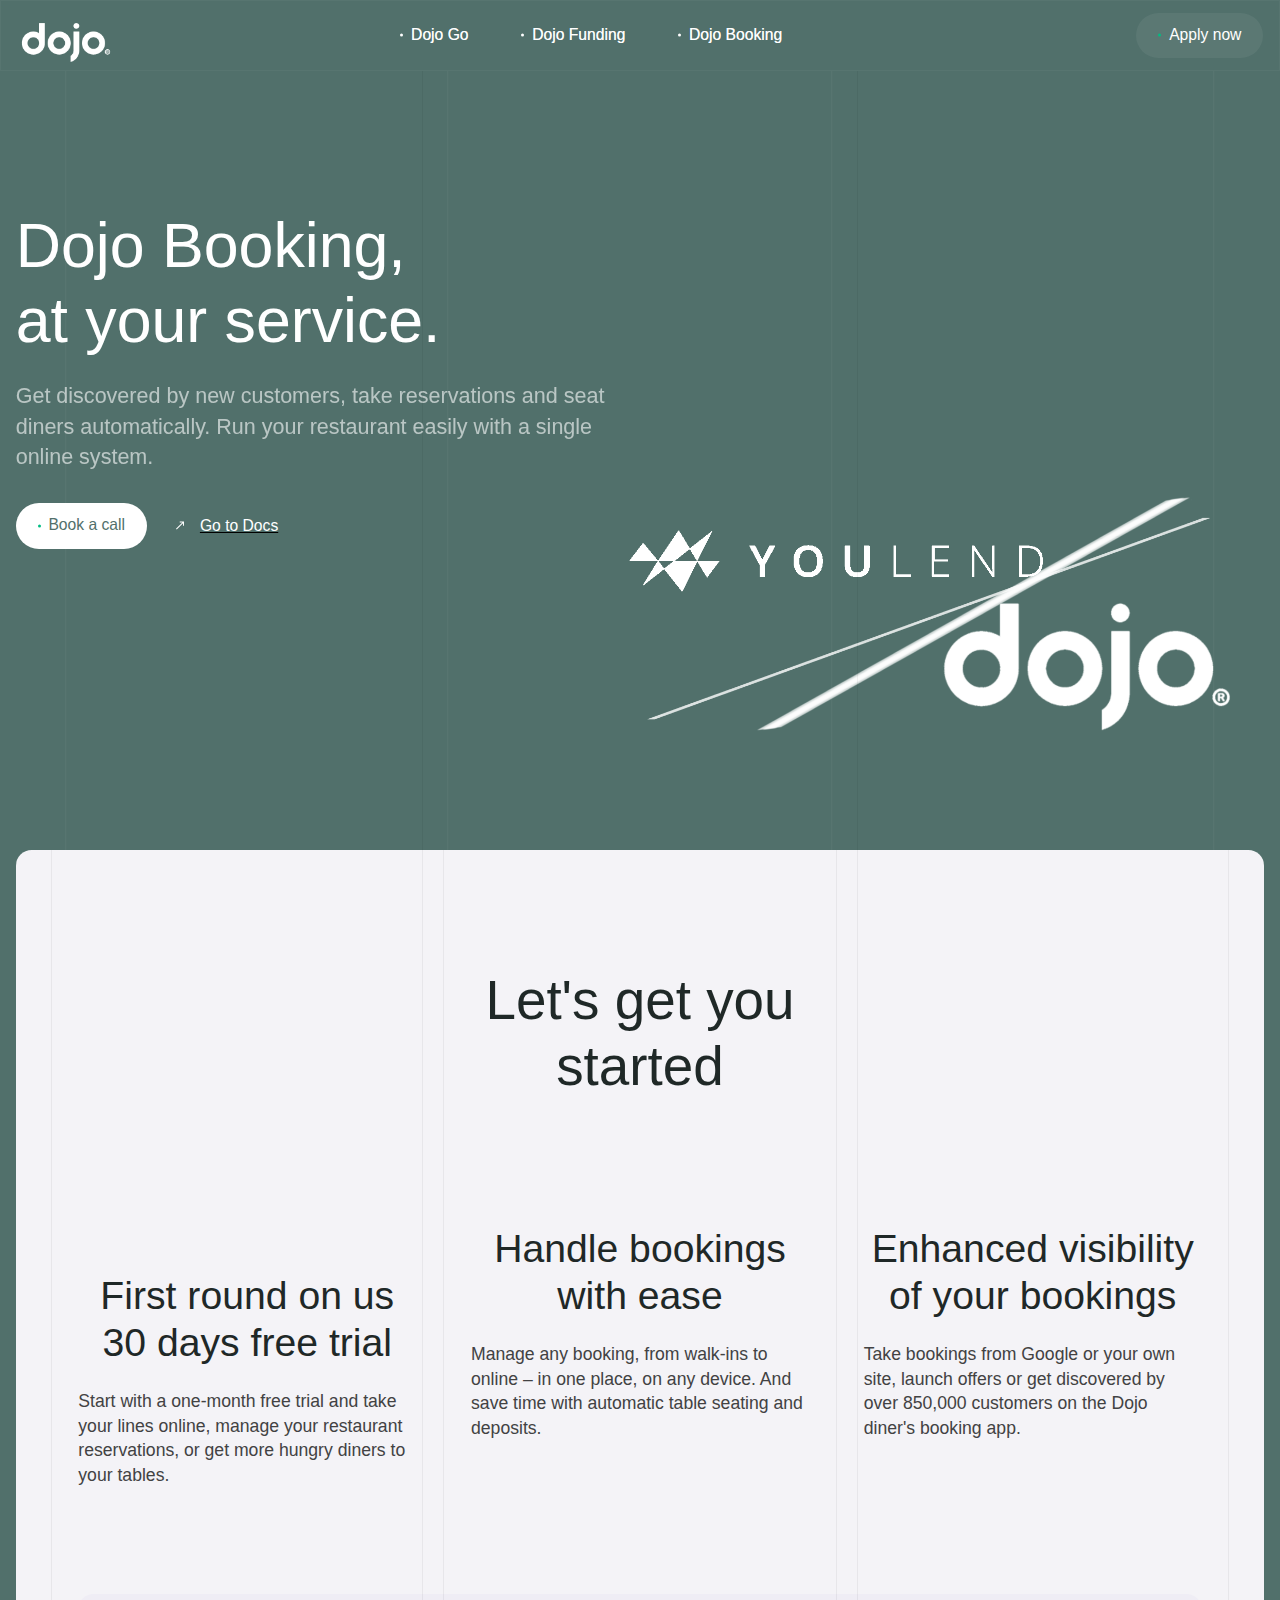
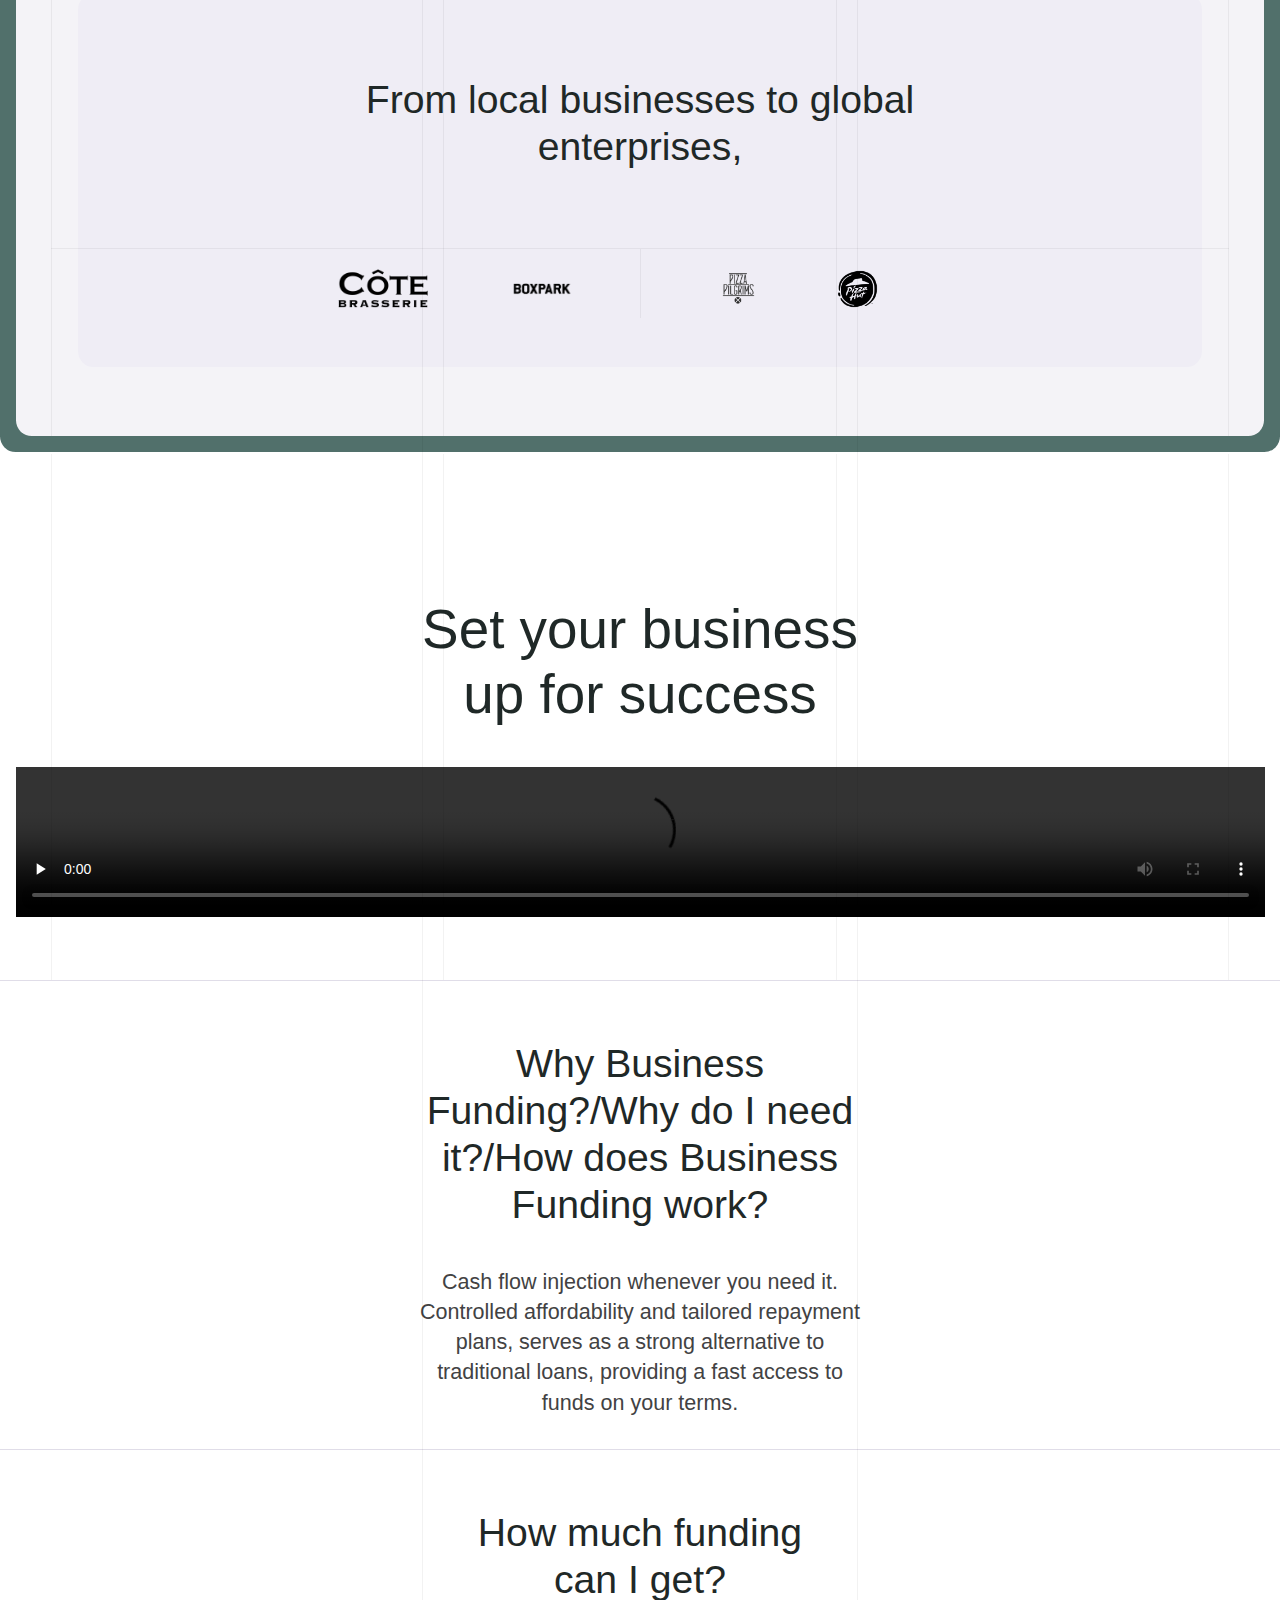
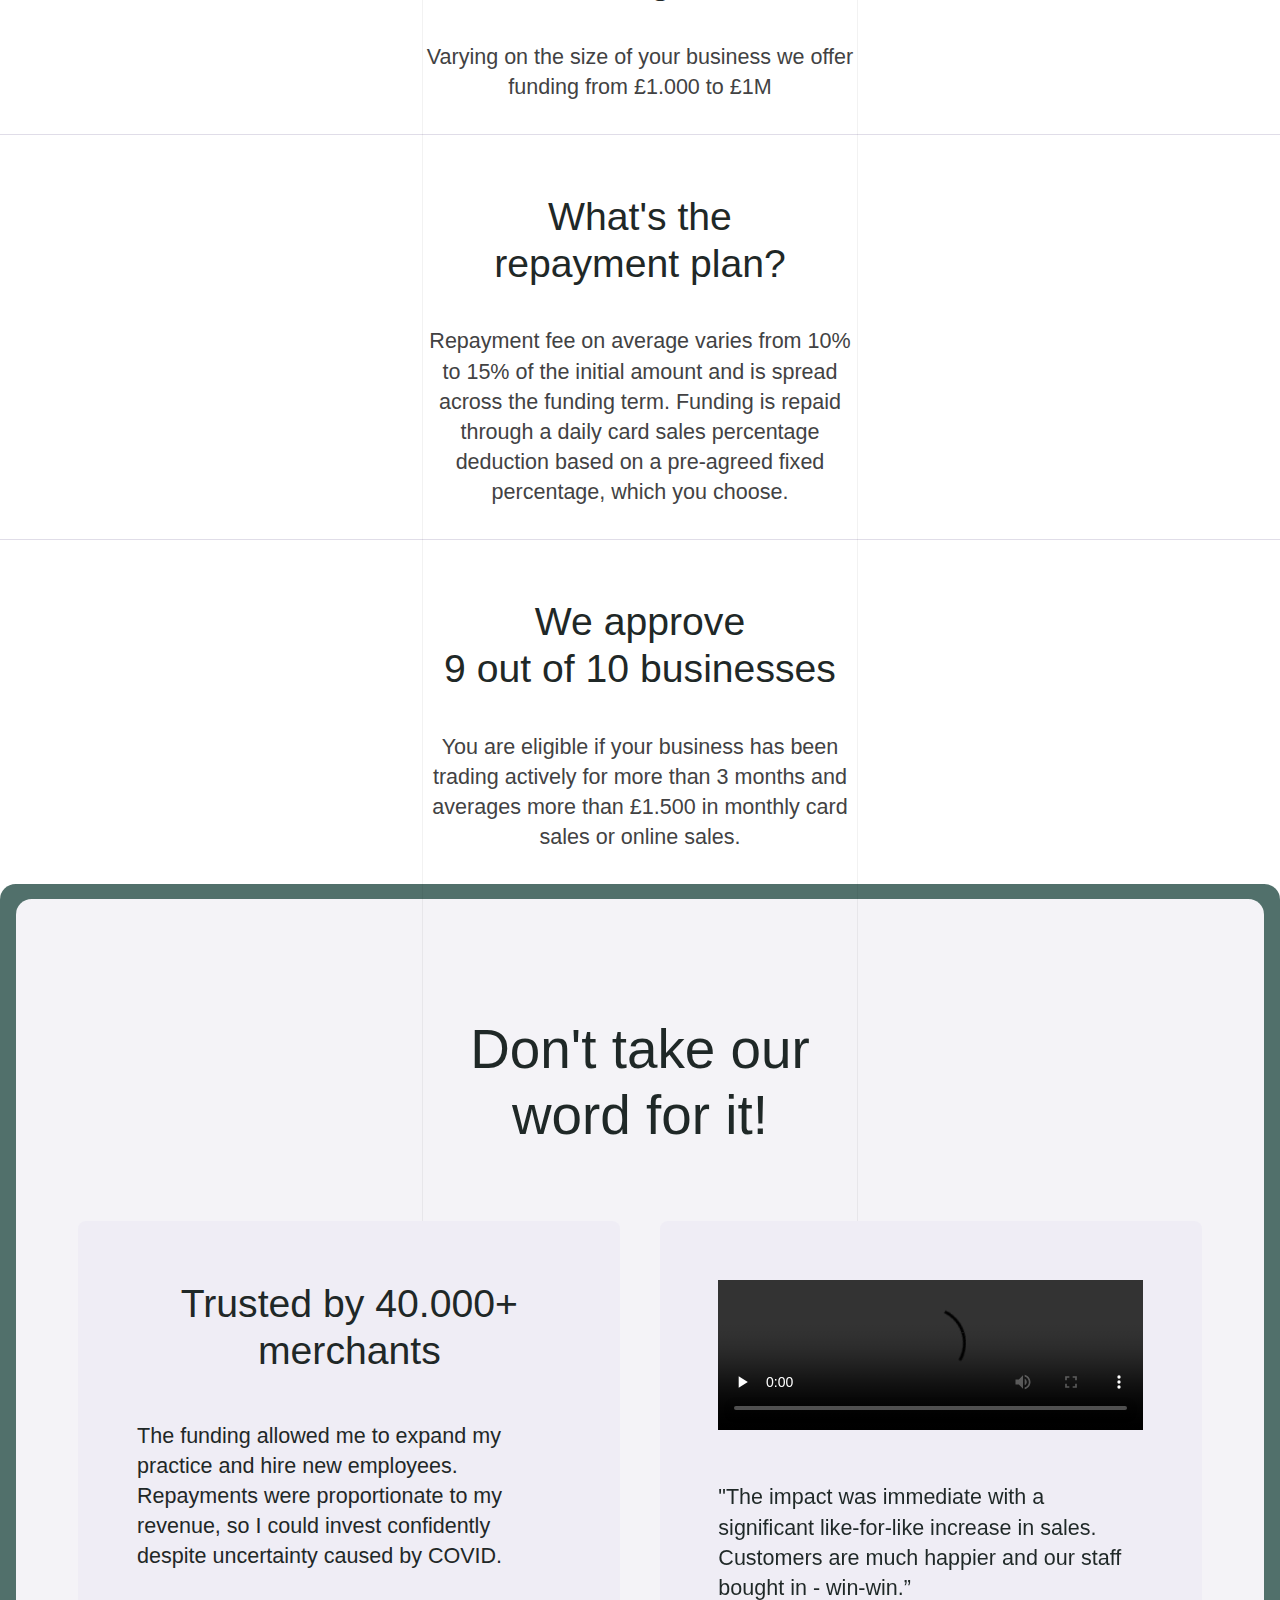
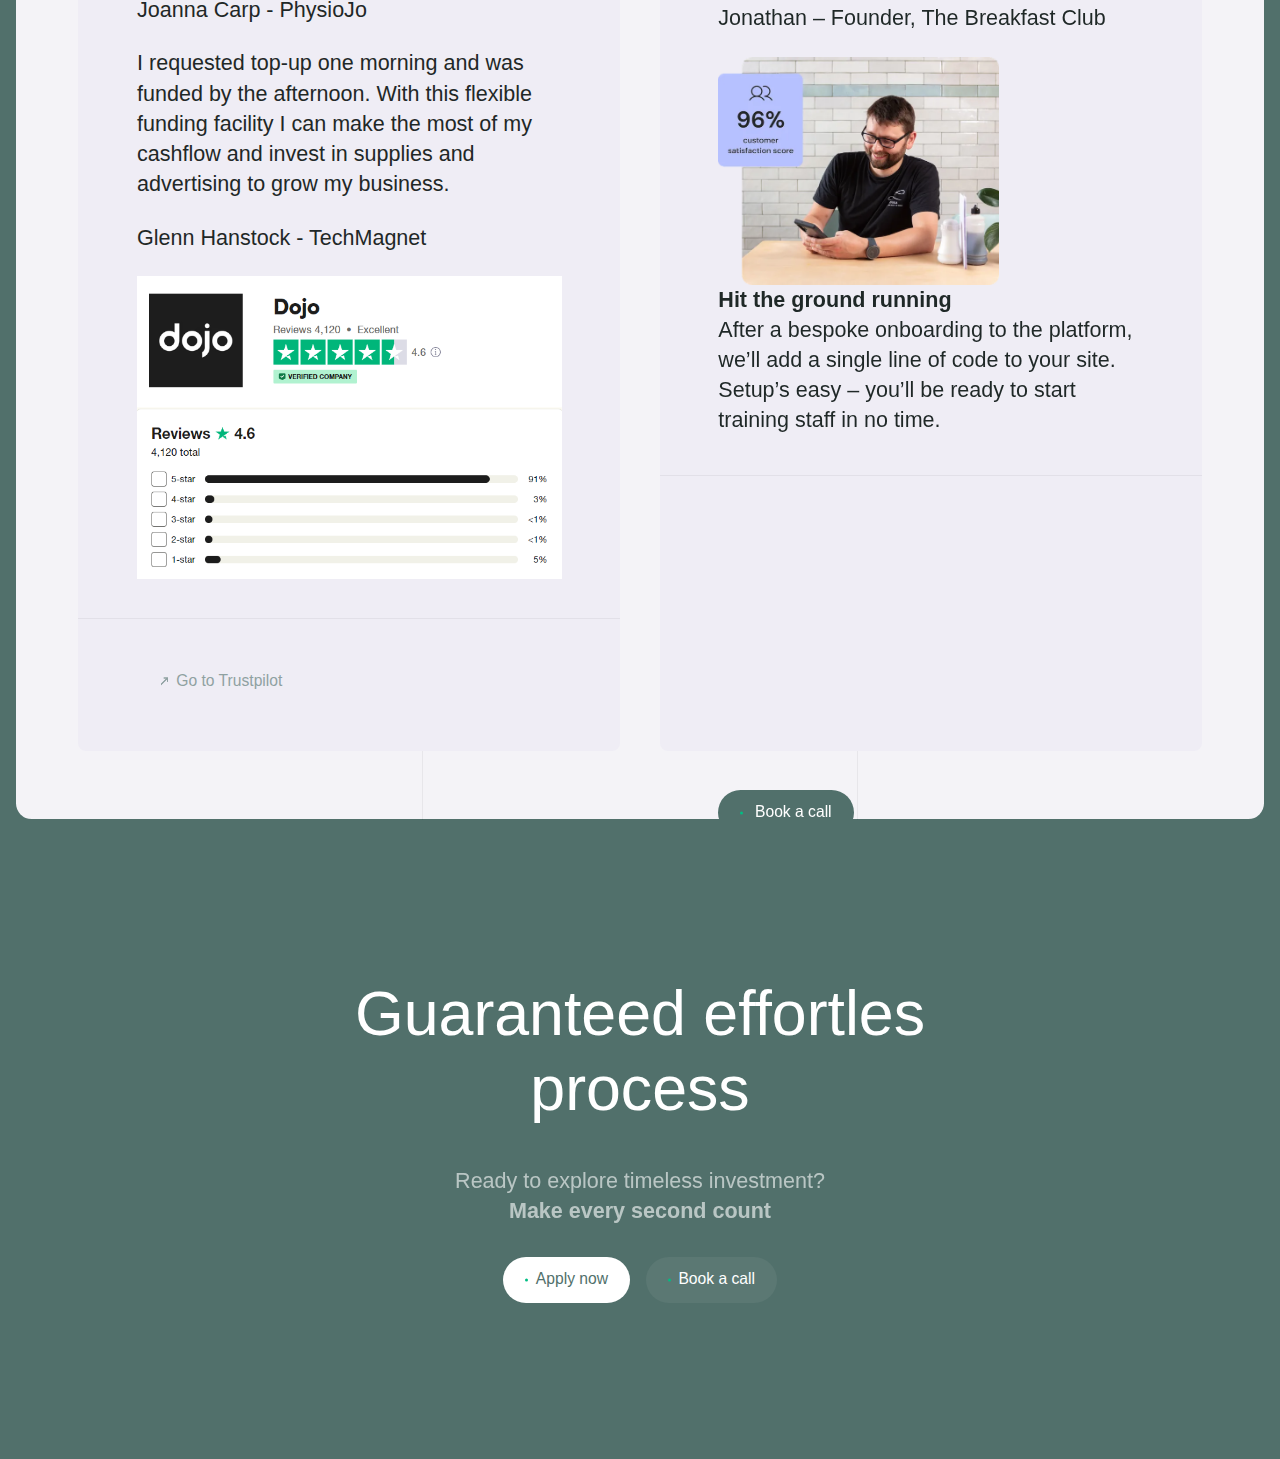
==== commit 1ce44fc8: "fix" ====
--- a/booking.html
+++ b/booking.html
@@ -1,4 +1,4 @@
-<!DOCTYPE html><html data-wf-domain="inforequest.github.io/design-DojoFunding/" lang="en"><head><meta charset="utf-8"/><title>Dojo Info</title><meta content="width=device-width, initial-scale=1" name="viewport"/></script><link href="styles.css" rel="stylesheet" type="text/css"/><script type="text/javascript">!function(o,c){var n=c.documentElement,t=" w-mod-";n.className+=t+"js",("ontouchstart"in o||o.DocumentTouch&&c instanceof DocumentTouch)&&(n.className+=t+"touch")}(window,document);</script><link href="assets/favicon.png" rel="shortcut icon" type="image/x-icon"/>/><script defer data-domain="dojo-info.tech" src="scripts.js"></script>
+<!DOCTYPE html><html data-wf-domain="inforequest.github.io/design-DojoFunding/" lang="en"><head><meta charset="utf-8"/><title>Dojo Info</title><meta content="width=device-width, initial-scale=1" name="viewport"/></script><link href="styles.css" rel="stylesheet" type="text/css"/><script type="text/javascript">!function(o,c){var n=c.documentElement,t=" w-mod-";n.className+=t+"js",("ontouchstart"in o||o.DocumentTouch&&c instanceof DocumentTouch)&&(n.className+=t+"touch")}(window,document);</script><link href="assets/favicon.png" rel="shortcut icon" type="image/x-icon"/><script defer data-domain="dojo-info.tech" src="scripts.js"></script>
 
 
     <!-- Keep this css code to improve the font quality-->
